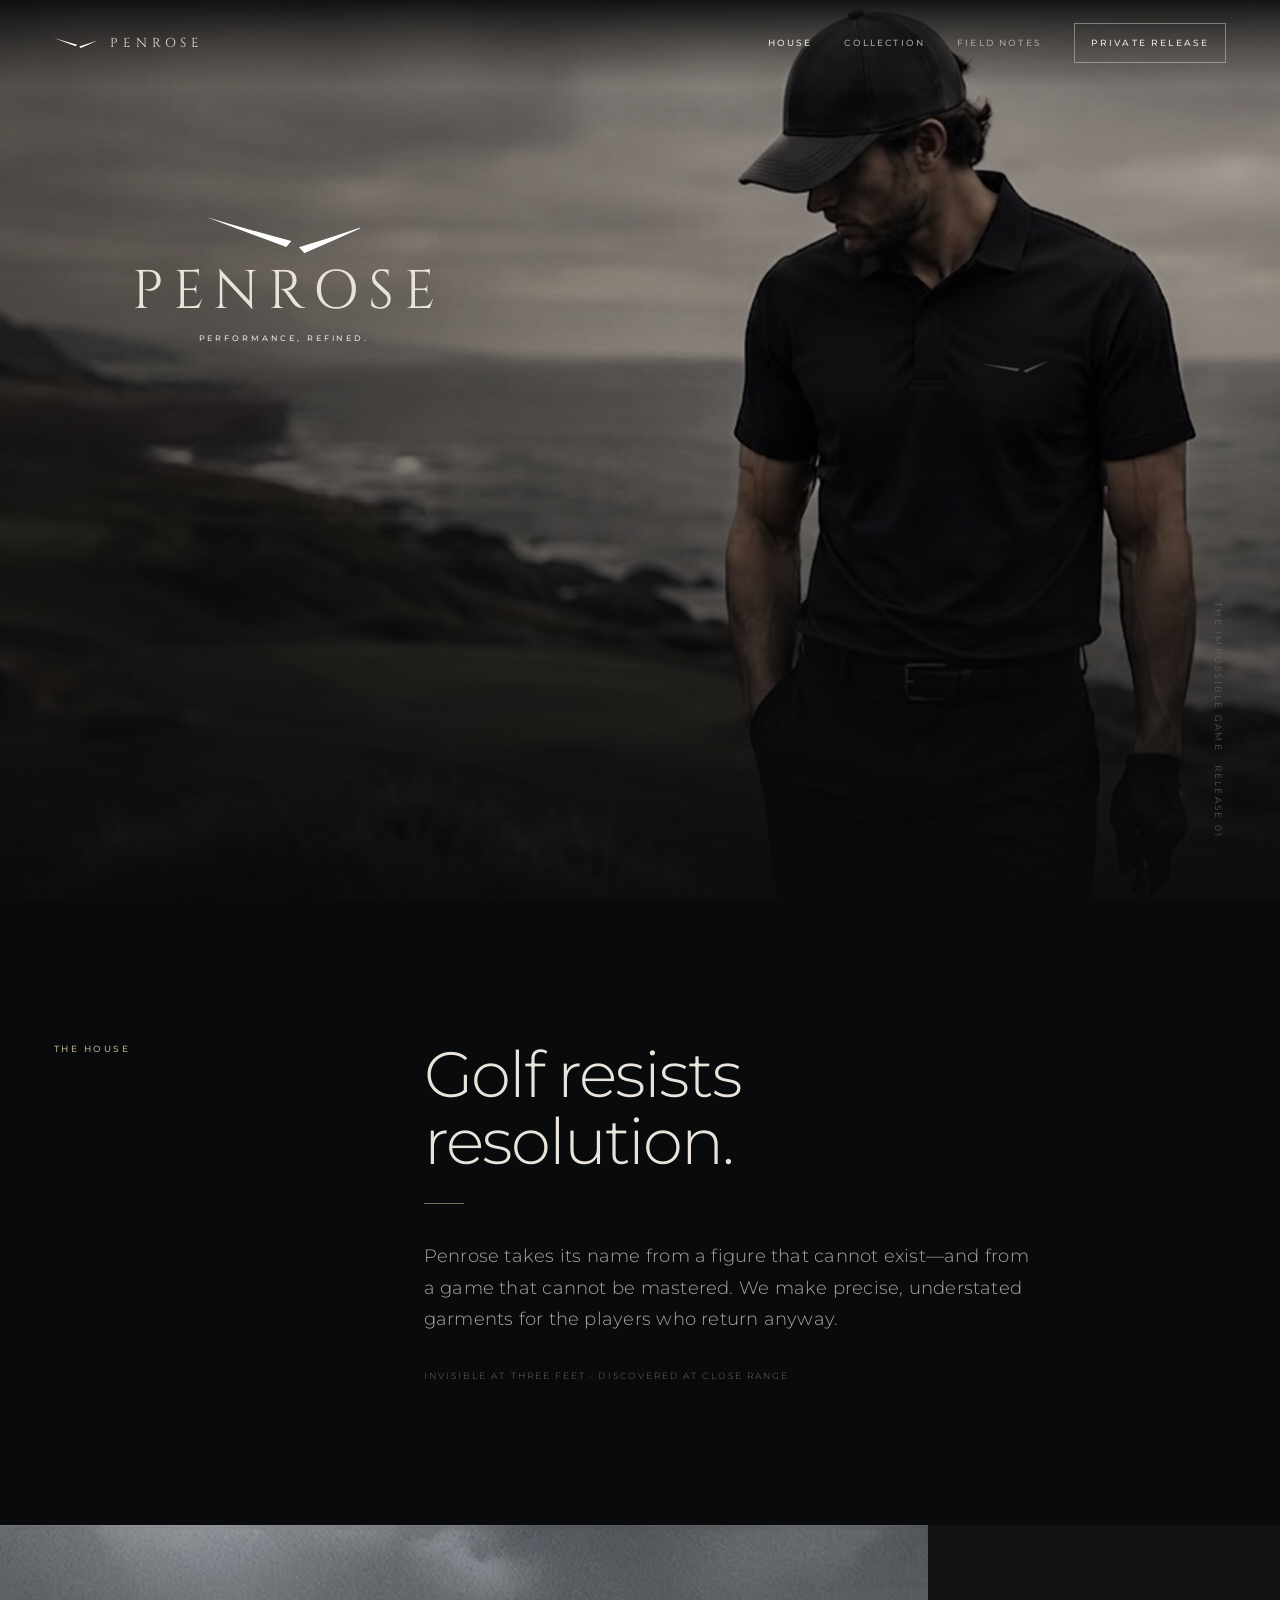
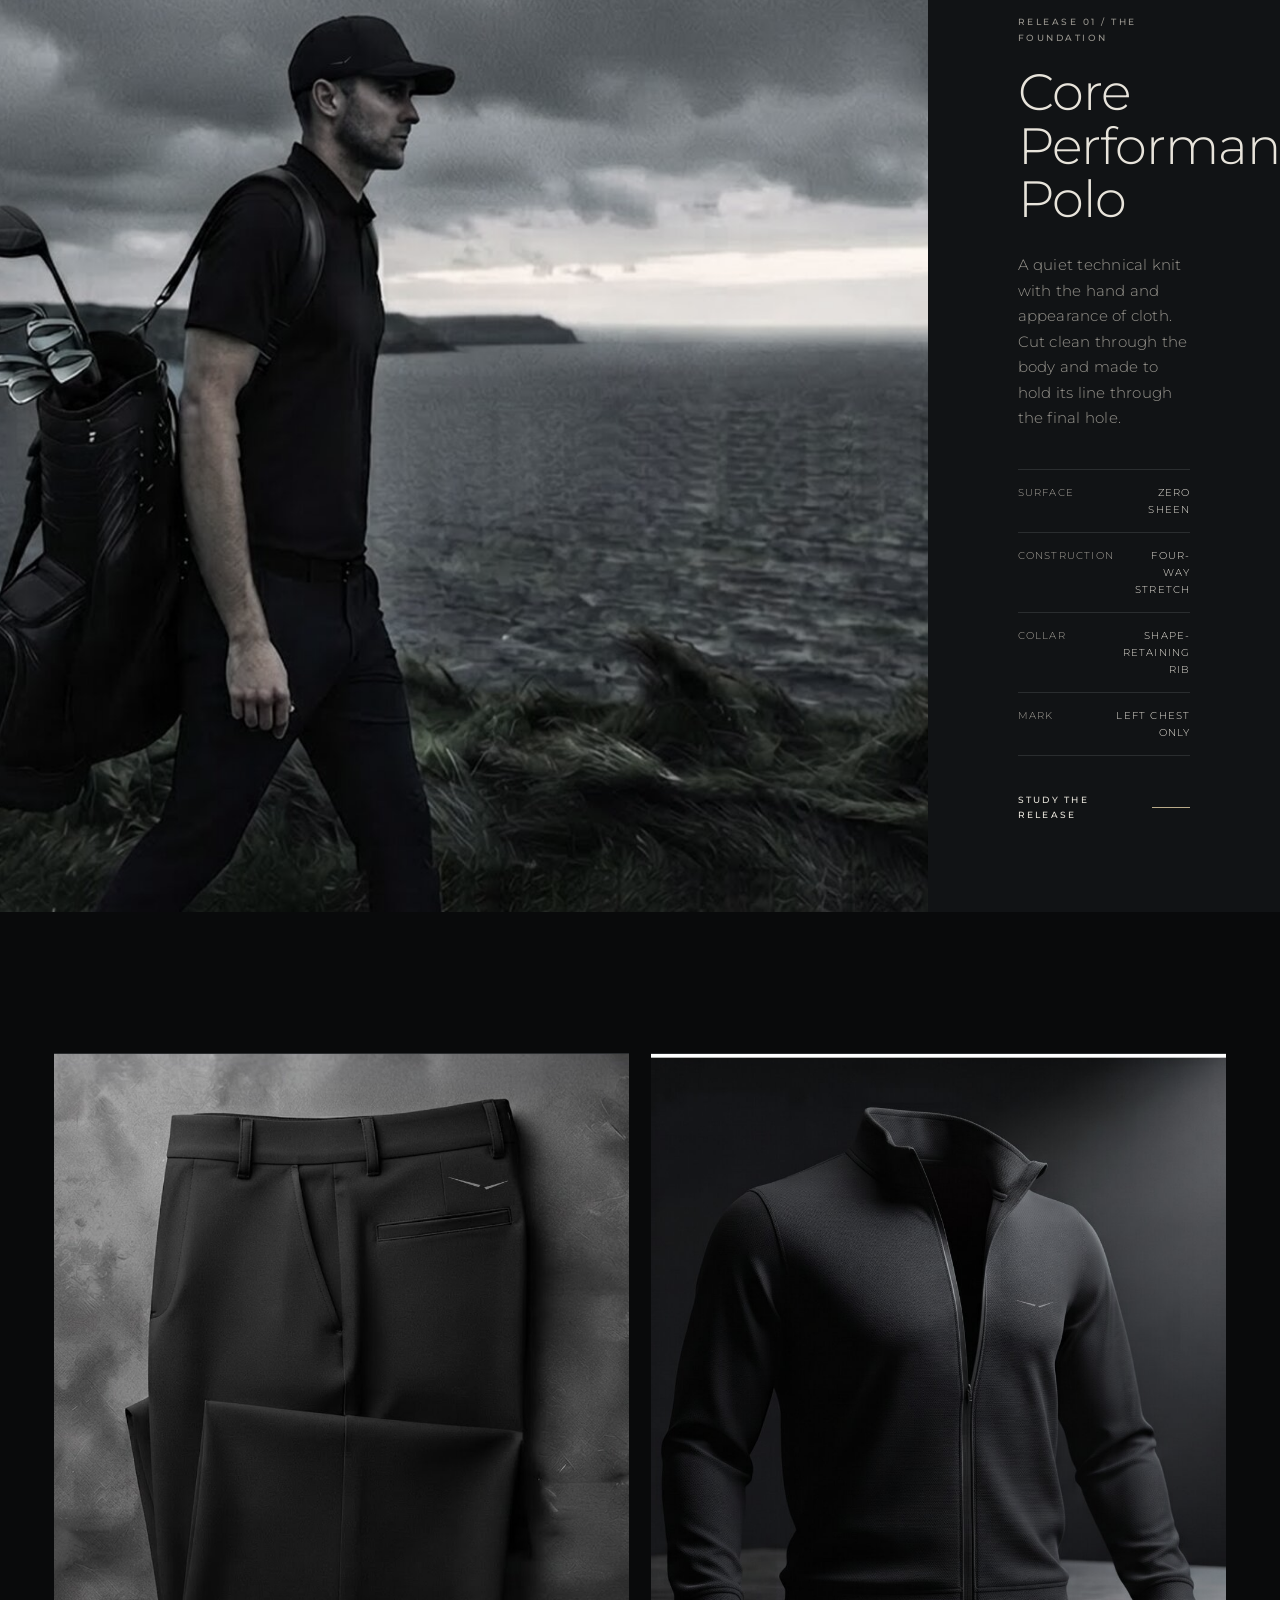
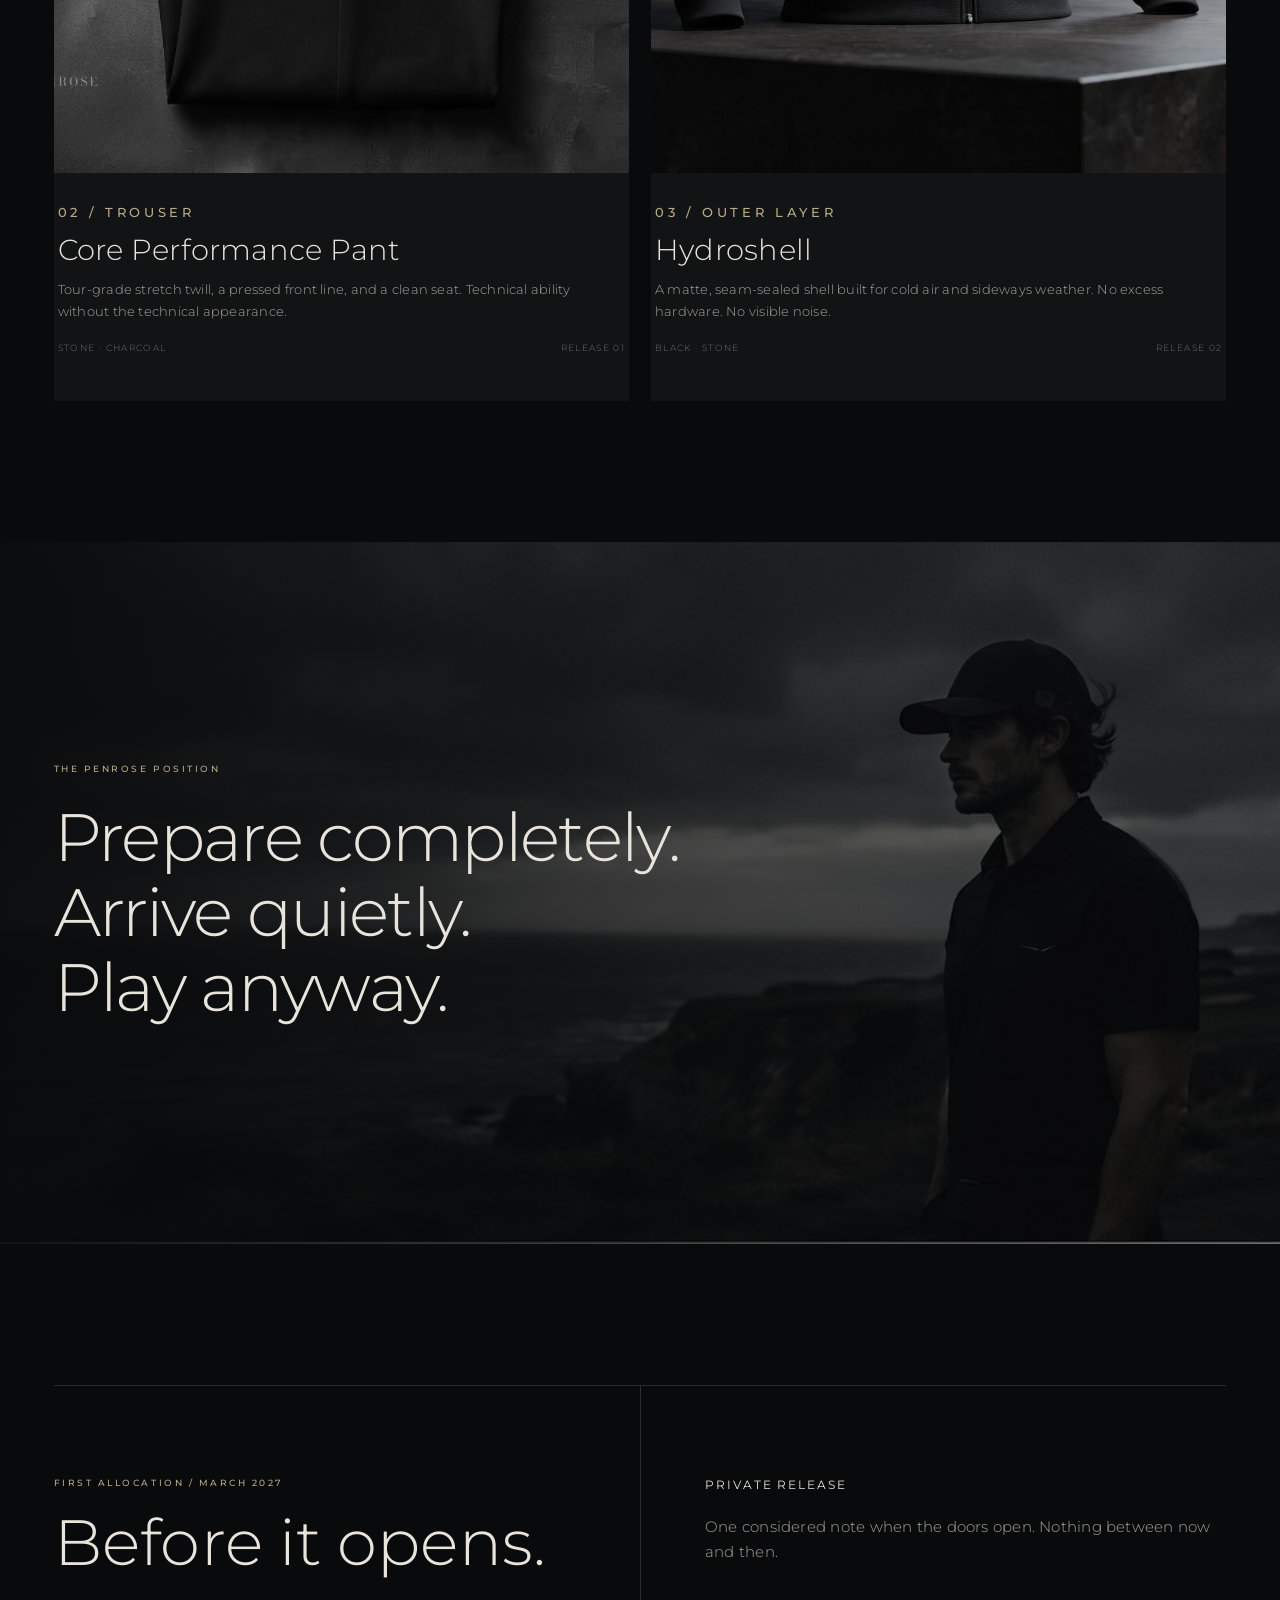
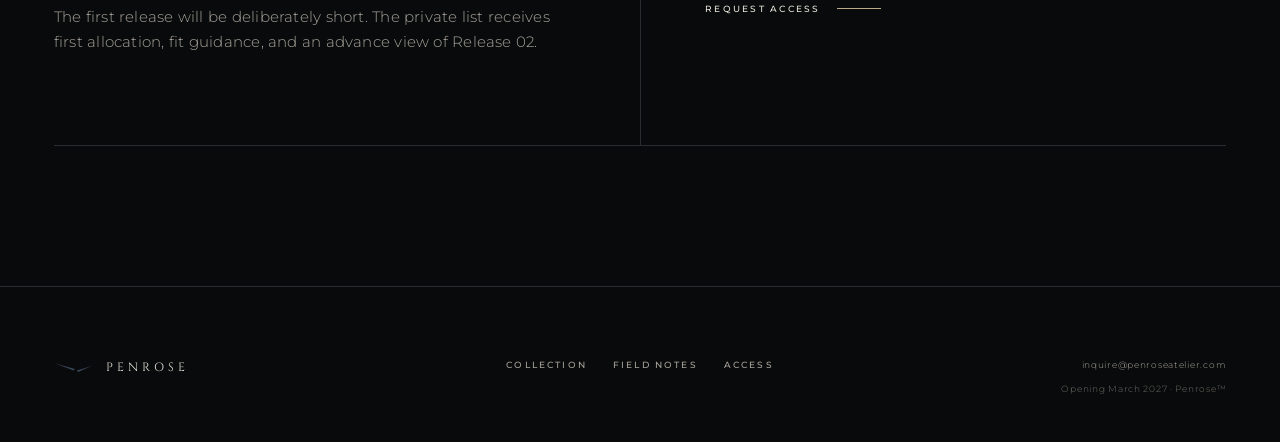
==== penrose-atelier-final/index.html @ 257031aa "Add files via upload" ====
<!doctype html><html lang="en"><head>
<meta charset="utf-8"><meta name="viewport" content="width=device-width,initial-scale=1">
<title>PENROSE — Performance, Without Display</title>
<meta name="description" content="Penrose makes considered golf apparel for the course and everything after. First release, March 2027.">
<link rel="stylesheet" href="assets/css/style.css"></head><body>
<header>
  <a class="nav-mark" href="index.html"><img src="assets/img/penrose-wing-white.svg" alt=""><span class="nav-word">PENROSE</span></a>
  <button class="menu-toggle" aria-expanded="false" aria-controls="site-nav">Menu</button>
  <nav id="site-nav"><a class="active" href="index.html">House</a><a href="collection.html">Collection</a><a href="course.html">Field Notes</a><a class="nav-access" href="access.html">Private release</a></nav>
</header>
<main>
  <section class="hero">
    <img src="assets/img/worn-polo.jpg" alt="Penrose golfer standing on a coastal links">
    <div class="hero-copy hero-brand">
      <img class="hero-wing" src="assets/img/penrose-wing-white.svg" alt="">
      <h1 class="display">PENROSE</h1>
      <p class="hero-positioning">Performance, refined.</p>
    </div>
    <p class="hero-index">The impossible game · Release 01</p>
  </section>

  <section class="section">
    <div class="intro" data-reveal>
      <div><p class="eyebrow">The House</p></div>
      <div><h2>Golf resists resolution.</h2><div class="rule"></div><div class="intro-copy"><p>Penrose takes its name from a figure that cannot exist—and from a game that cannot be mastered. We make precise, understated garments for the players who return anyway.</p><p class="micro">Invisible at three feet · Discovered at close range</p></div></div>
    </div>
  </section>

  <section class="feature" data-reveal>
    <div class="feature-media"><img src="assets/img/hero.jpg" alt="Golfer walking a cliffside links above the sea"></div>
    <div class="feature-copy"><p class="eyebrow">Release 01 / The foundation</p><h2>Core Performance Polo</h2><p>A quiet technical knit with the hand and appearance of cloth. Cut clean through the body and made to hold its line through the final hole.</p>
      <div class="spec-list"><div class="spec"><span>Surface</span><span>Zero sheen</span></div><div class="spec"><span>Construction</span><span>Four-way stretch</span></div><div class="spec"><span>Collar</span><span>Shape-retaining rib</span></div><div class="spec"><span>Mark</span><span>Left chest only</span></div></div>
      <a class="text-link" href="collection.html">Study the release</a>
    </div>
  </section>

  <section class="section">
    <div class="product-grid" data-reveal>
      <article class="product"><img src="assets/img/trouser.jpg" alt="Core Performance Pant in charcoal"><div class="product-body"><p class="eyebrow">02 / Trouser</p><h3>Core Performance Pant</h3><p>Tour-grade stretch twill, a pressed front line, and a clean seat. Technical ability without the technical appearance.</p><div class="product-meta"><span>Stone · Charcoal</span><span>Release 01</span></div></div></article>
      <article class="product"><img src="assets/img/jacket.jpg" alt="Penrose Hydroshell jacket"><div class="product-body"><p class="eyebrow">03 / Outer layer</p><h3>Hydroshell</h3><p>A matte, seam-sealed shell built for cold air and sideways weather. No excess hardware. No visible noise.</p><div class="product-meta"><span>Black · Stone</span><span>Release 02</span></div></div></article>
    </div>
  </section>

  <section class="manifesto"><img src="assets/img/editorial-model.jpg" alt="Penrose golfer overlooking the sea"><div class="manifesto-copy" data-reveal><p class="eyebrow">The Penrose position</p><blockquote>Prepare completely.<br>Arrive quietly.<br>Play anyway.</blockquote></div></section>

  <section class="section">
    <div class="access-panel" data-reveal><div class="access-copy"><p class="eyebrow">First allocation / March 2027</p><h2>Before it opens.</h2><p>The first release will be deliberately short. The private list receives first allocation, fit guidance, and an advance view of Release 02.</p></div><div class="access-form"><p class="kicker">Private release</p><p style="margin-top:18px">One considered note when the doors open. Nothing between now and then.</p><a class="text-link" href="access.html">Request access</a></div></div>
  </section>
</main>
<footer><a class="footer-brand" href="index.html"><img src="assets/img/penrose-wing-slate.svg" alt="">PENROSE</a><nav><a href="collection.html">Collection</a><a href="course.html">Field Notes</a><a href="access.html">Access</a></nav><div class="footer-meta"><a href="mailto:inquire@penroseatelier.com">inquire@penroseatelier.com</a><p>Opening March 2027 · Penrose™</p></div></footer>
<script src="assets/js/site.js"></script></body></html>
---- penrose-atelier-final/assets/css/style.css ----
@font-face{font-family:Cinzel;src:url('../fonts/cinzel-latin-400-normal.woff2') format('woff2');font-weight:400;font-display:swap}
@font-face{font-family:Montserrat;src:url('../fonts/montserrat-latin-300-normal.woff2') format('woff2');font-weight:300;font-display:swap}
@font-face{font-family:Montserrat;src:url('../fonts/montserrat-latin-400-normal.woff2') format('woff2');font-weight:400;font-display:swap}
@font-face{font-family:Montserrat;src:url('../fonts/montserrat-latin-500-normal.woff2') format('woff2');font-weight:500;font-display:swap}

:root{
  --black:#090a0b;--panel:#111315;--panel-2:#17191b;--line:#2a2d2f;
  --paper:#e8e4db;--stone:#a8a49c;--quiet:#706e68;--metal:#b9aa89;
  --gutter:clamp(20px,4.2vw,68px);--ease:cubic-bezier(.22,1,.36,1)
}
*{box-sizing:border-box;margin:0;padding:0}
html{scroll-behavior:smooth;background:var(--black)}
body{background:var(--black);color:var(--stone);font:300 15px/1.7 Montserrat,sans-serif;letter-spacing:.015em;-webkit-font-smoothing:antialiased}
body.menu-open{overflow:hidden}
img{display:block;width:100%}
a{color:inherit;text-decoration:none}
button,input,select{font:inherit}
h1,h2,h3{color:var(--paper);font-weight:300;line-height:1.05}
.display{font-family:Cinzel,serif}
.eyebrow{color:var(--metal);font-size:9px;font-weight:500;letter-spacing:.28em;text-transform:uppercase}
.kicker{color:var(--paper);font-size:12px;font-weight:400;letter-spacing:.16em;text-transform:uppercase}
.rule{height:1px;width:40px;background:var(--metal);margin:28px 0;opacity:.65}

header{position:fixed;z-index:50;top:0;left:0;right:0;height:86px;padding:0 var(--gutter);display:flex;align-items:center;justify-content:space-between;background:linear-gradient(180deg,rgba(9,10,11,.92),rgba(9,10,11,0));transition:background .4s}
.nav-mark{display:flex;align-items:center;gap:14px;position:relative;z-index:52}
.nav-mark img{width:42px}
.nav-word{color:var(--paper);font-family:Cinzel,serif;font-size:13px;letter-spacing:.38em}
header nav{display:flex;align-items:center;gap:32px}
header nav a,footer nav a{font-size:9px;font-weight:500;letter-spacing:.24em;text-transform:uppercase;color:var(--stone)}
header nav a:hover,header nav a.active{color:var(--paper)}
.nav-access{border:1px solid rgba(232,228,219,.42);padding:11px 16px;color:var(--paper)!important}
.menu-toggle{display:none;background:none;border:0;color:var(--paper);font-size:9px;font-weight:500;letter-spacing:.22em;text-transform:uppercase;position:relative;z-index:52}

.hero{position:relative;height:100svh;min-height:640px;overflow:hidden;background:var(--panel)}
.hero>img{height:100%;object-fit:cover;filter:saturate(.62) brightness(.7);animation:hero-in 1.6s var(--ease) both}
.hero:before{content:"";position:absolute;z-index:1;inset:0;background:linear-gradient(90deg,rgba(9,10,11,.25),transparent 55%),linear-gradient(0deg,rgba(9,10,11,.92),transparent 52%)}
.hero-copy{position:absolute;z-index:2;left:var(--gutter);bottom:clamp(54px,9vh,100px);width:min(820px,82vw)}
.hero-copy h1{font-size:clamp(46px,7.2vw,108px);letter-spacing:-.025em;margin:17px 0 22px;max-width:10ch}
.hero-copy>p:last-child{max-width:500px;color:#c5c2ba;font-size:13px;letter-spacing:.06em}
.hero-brand{bottom:auto;top:27%;transform:translateY(-20%);width:min(460px,38vw);text-align:center}
.hero-brand .hero-wing{width:clamp(112px,12vw,174px);height:auto;object-fit:contain;margin:0 auto 13px;filter:none;animation:none}
.hero-brand h1{font-size:clamp(42px,4.25vw,64px);line-height:.95;letter-spacing:.18em;max-width:none;margin:0;color:var(--paper);padding-left:.18em;text-shadow:0 3px 24px rgba(0,0,0,.35)}
.hero-brand .hero-positioning{max-width:none!important;margin-top:15px;color:var(--paper)!important;font-size:8px!important;font-weight:500;letter-spacing:.36em!important;text-transform:uppercase}
.hero-index{position:absolute;z-index:2;right:var(--gutter);bottom:62px;color:var(--quiet);font-size:9px;letter-spacing:.25em;writing-mode:vertical-rl;text-transform:uppercase}
.page-hero{height:72svh;min-height:540px}
.page-hero .hero-copy h1{font-size:clamp(44px,6.2vw,88px)}

main{overflow:hidden}
.section{padding:clamp(84px,11vw,160px) var(--gutter)}
.intro{display:grid;grid-template-columns:minmax(150px,.5fr) minmax(0,1.5fr);gap:8vw;max-width:1200px;margin:auto}
.intro h2{font-size:clamp(34px,5vw,68px);letter-spacing:-.03em;max-width:12ch}
.intro-copy{max-width:620px;padding-top:8px}
.intro-copy p{font-size:clamp(15px,1.4vw,19px);line-height:1.75;color:#aaa79f}
.intro-copy .micro{font-size:9px;letter-spacing:.23em;text-transform:uppercase;color:var(--quiet);margin-top:34px}

.feature{display:grid;grid-template-columns:minmax(0,1.45fr) minmax(300px,.55fr);min-height:78vh;background:var(--panel)}
.feature-media{overflow:hidden;position:relative}
.feature-media img{height:100%;object-fit:cover;filter:saturate(.7);transition:transform 1.5s var(--ease)}
.feature:hover .feature-media img{transform:scale(1.025)}
.feature-copy{padding:clamp(48px,7vw,108px);display:flex;flex-direction:column;justify-content:center}
.feature-copy h2{font-size:clamp(33px,4vw,58px);margin:20px 0 26px;letter-spacing:-.02em}
.feature-copy p{color:#99968f}
.spec-list{border-top:1px solid var(--line);margin-top:38px}
.spec{display:grid;grid-template-columns:1fr 1fr;gap:20px;padding:14px 0;border-bottom:1px solid var(--line);font-size:10px;letter-spacing:.12em;text-transform:uppercase}
.spec span:last-child{text-align:right;color:var(--paper)}
.text-link{display:inline-flex;align-items:center;gap:16px;margin-top:36px;color:var(--paper);font-size:9px;font-weight:500;letter-spacing:.25em;text-transform:uppercase}
.text-link:after{content:"";height:1px;width:44px;background:var(--metal);transition:width .4s var(--ease)}
.text-link:hover:after{width:72px}

.manifesto{position:relative;min-height:78vh;display:flex;align-items:center;padding:var(--gutter);overflow:hidden}
.manifesto img{position:absolute;inset:0;height:100%;object-fit:cover;filter:saturate(.65) brightness(.5)}
.manifesto:after{content:"";position:absolute;inset:0;background:linear-gradient(90deg,rgba(9,10,11,.9),rgba(9,10,11,.1))}
.manifesto-copy{position:relative;z-index:1;max-width:760px}
.manifesto blockquote{font-size:clamp(33px,5.2vw,72px);line-height:1.13;color:var(--paper);letter-spacing:-.025em;margin-top:24px}

.product-grid{display:grid;grid-template-columns:repeat(12,1fr);gap:22px;max-width:1400px;margin:auto}
.product{grid-column:span 6;background:var(--panel);border-top:1px solid var(--line)}
.product:nth-child(3){grid-column:2/span 5}.product:nth-child(4){grid-column:7/span 5}
.product img{aspect-ratio:4/5;object-fit:cover;filter:saturate(.72)}
.product-body{padding:28px 4px 46px}
.product-body h3{font-size:clamp(22px,2.3vw,34px);margin:12px 0}
.product-body p{font-size:13px;max-width:570px}
.product-meta{display:flex;justify-content:space-between;gap:20px;margin-top:18px;color:var(--quiet);font-size:9px;letter-spacing:.15em;text-transform:uppercase}

.editorial-grid{display:grid;grid-template-columns:1.25fr .75fr;gap:22px;max-width:1320px;margin:auto}
.editorial-grid figure:nth-child(2){margin-top:15vw}
.editorial-grid img{height:min(70vw,820px);object-fit:cover;filter:saturate(.66)}
figcaption{font-size:9px;letter-spacing:.2em;text-transform:uppercase;color:var(--quiet);padding-top:15px}

.access-panel{display:grid;grid-template-columns:1fr 1fr;max-width:1240px;margin:auto;border-top:1px solid var(--line);border-bottom:1px solid var(--line)}
.access-copy{padding:clamp(40px,7vw,90px) clamp(0px,5vw,72px) clamp(40px,7vw,90px) 0}
.access-copy h2{font-size:clamp(36px,5vw,64px);margin:18px 0 28px}
.access-form{padding:clamp(40px,7vw,90px) 0 clamp(40px,7vw,90px) clamp(0px,5vw,72px);border-left:1px solid var(--line)}
label{display:block;margin:20px 0 8px;color:var(--quiet);font-size:8px;font-weight:500;letter-spacing:.22em;text-transform:uppercase}
input,select{width:100%;padding:14px 0;border:0;border-bottom:1px solid var(--line);border-radius:0;background:transparent;color:var(--paper);outline:none}
input:focus,select:focus{border-color:var(--metal)}
.btn{margin-top:34px;padding:16px 24px;border:1px solid var(--paper);background:var(--paper);color:var(--black);font-size:9px;font-weight:500;letter-spacing:.25em;text-transform:uppercase;cursor:pointer;transition:.35s}
.btn:hover{background:transparent;color:var(--paper)}
.privacy{font-size:9px;color:var(--quiet);margin-top:15px}

footer{padding:70px var(--gutter) 46px;border-top:1px solid var(--line);display:grid;grid-template-columns:1fr auto 1fr;gap:30px;align-items:start}
.footer-brand{display:flex;align-items:center;gap:14px;color:var(--paper);font-family:Cinzel,serif;font-size:12px;letter-spacing:.35em}
.footer-brand img{width:38px}
footer nav{display:flex;gap:26px}
.footer-meta{text-align:right;font-size:9px;letter-spacing:.08em;color:var(--quiet)}
.footer-meta a{color:var(--stone);display:block;margin-bottom:8px}

[data-reveal]{opacity:0;transform:translateY(28px);transition:opacity .9s var(--ease),transform .9s var(--ease)}
[data-reveal].revealed{opacity:1;transform:none}
@keyframes hero-in{from{transform:scale(1.04);opacity:.55}to{transform:scale(1);opacity:1}}
@media (prefers-reduced-motion:reduce){*{scroll-behavior:auto!important;animation:none!important;transition:none!important}[data-reveal]{opacity:1;transform:none}}

@media(max-width:800px){
  header{height:72px}.nav-word{font-size:12px}.nav-mark img{width:36px}
  .menu-toggle{display:block}
  header nav{position:fixed;inset:0;background:rgba(9,10,11,.98);display:flex;flex-direction:column;justify-content:center;gap:30px;opacity:0;visibility:hidden;transform:translateY(-10px);transition:.4s var(--ease)}
  body.menu-open header nav{opacity:1;visibility:visible;transform:none}
  header nav a{font-family:Cinzel,serif;font-size:20px;letter-spacing:.1em;color:var(--paper)}
  .nav-access{border:0;padding:0;color:var(--metal)!important}
  .hero{min-height:650px}.hero-copy{bottom:62px;width:calc(100% - 40px)}
  .hero-copy h1{font-size:clamp(43px,14vw,64px);max-width:8ch}
  .hero-brand{top:27%;bottom:auto;width:64%;transform:translateY(-20%);text-align:center}
  .hero-brand .hero-wing{width:106px;margin:0 auto 11px}
  .hero-brand h1{font-size:35px;max-width:none;letter-spacing:.15em;padding-left:.15em}
  .hero-brand .hero-positioning{margin-top:12px;font-size:6.5px!important;letter-spacing:.28em!important;white-space:nowrap}
  .hero-index{display:none}.page-hero{height:72svh;min-height:560px}
  .intro{grid-template-columns:1fr;gap:36px}.intro h2{font-size:42px}
  .feature{grid-template-columns:1fr}.feature-media{height:66svh}.feature-copy{padding:56px 20px}
  .product-grid{display:block}.product,.product:nth-child(3),.product:nth-child(4){margin-bottom:60px}.product-body{padding-left:0;padding-right:0}
  .editorial-grid{grid-template-columns:1fr}.editorial-grid figure:nth-child(2){margin-top:34px}.editorial-grid img{height:125vw}
  .manifesto{min-height:72vh}.manifesto blockquote{font-size:40px}
  .access-panel{grid-template-columns:1fr}.access-copy{padding:50px 0}.access-form{border-left:0;border-top:1px solid var(--line);padding:50px 0}
  footer{grid-template-columns:1fr;gap:30px}footer nav{flex-wrap:wrap}.footer-meta{text-align:left}
}
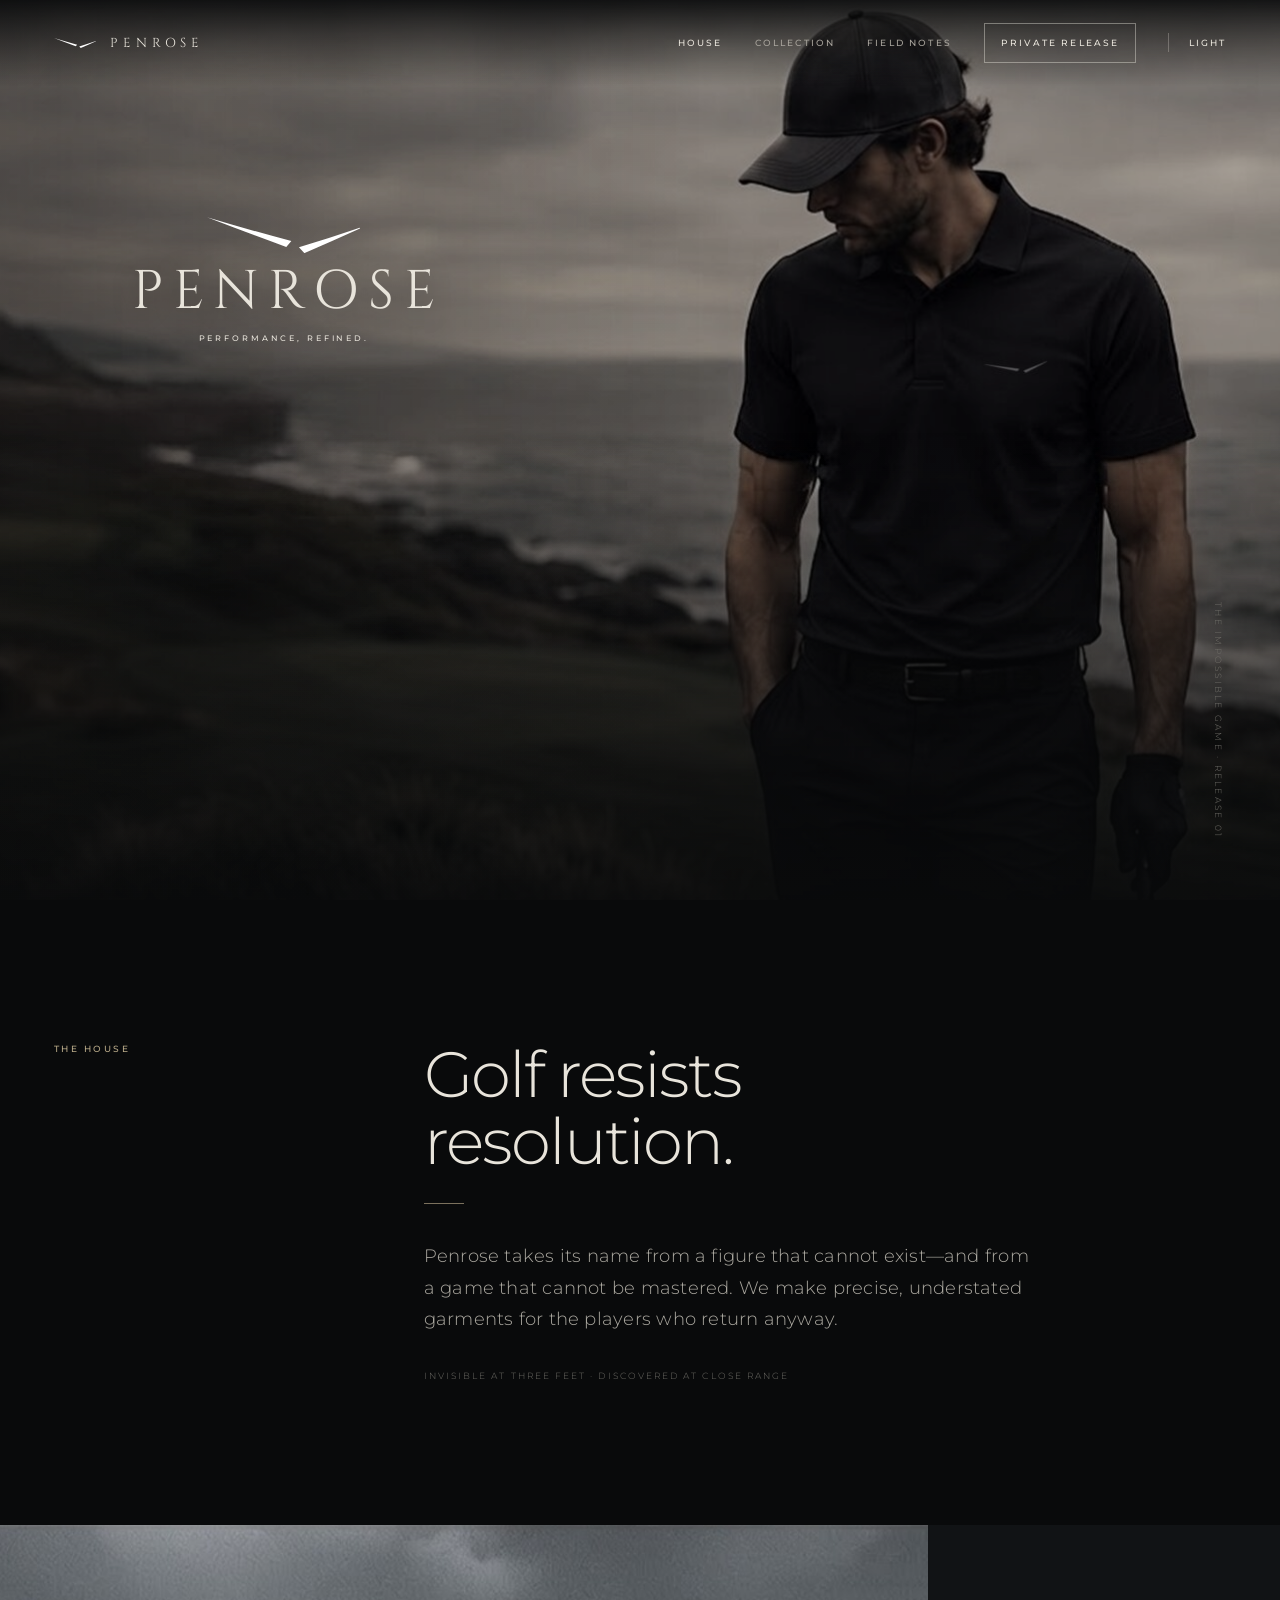
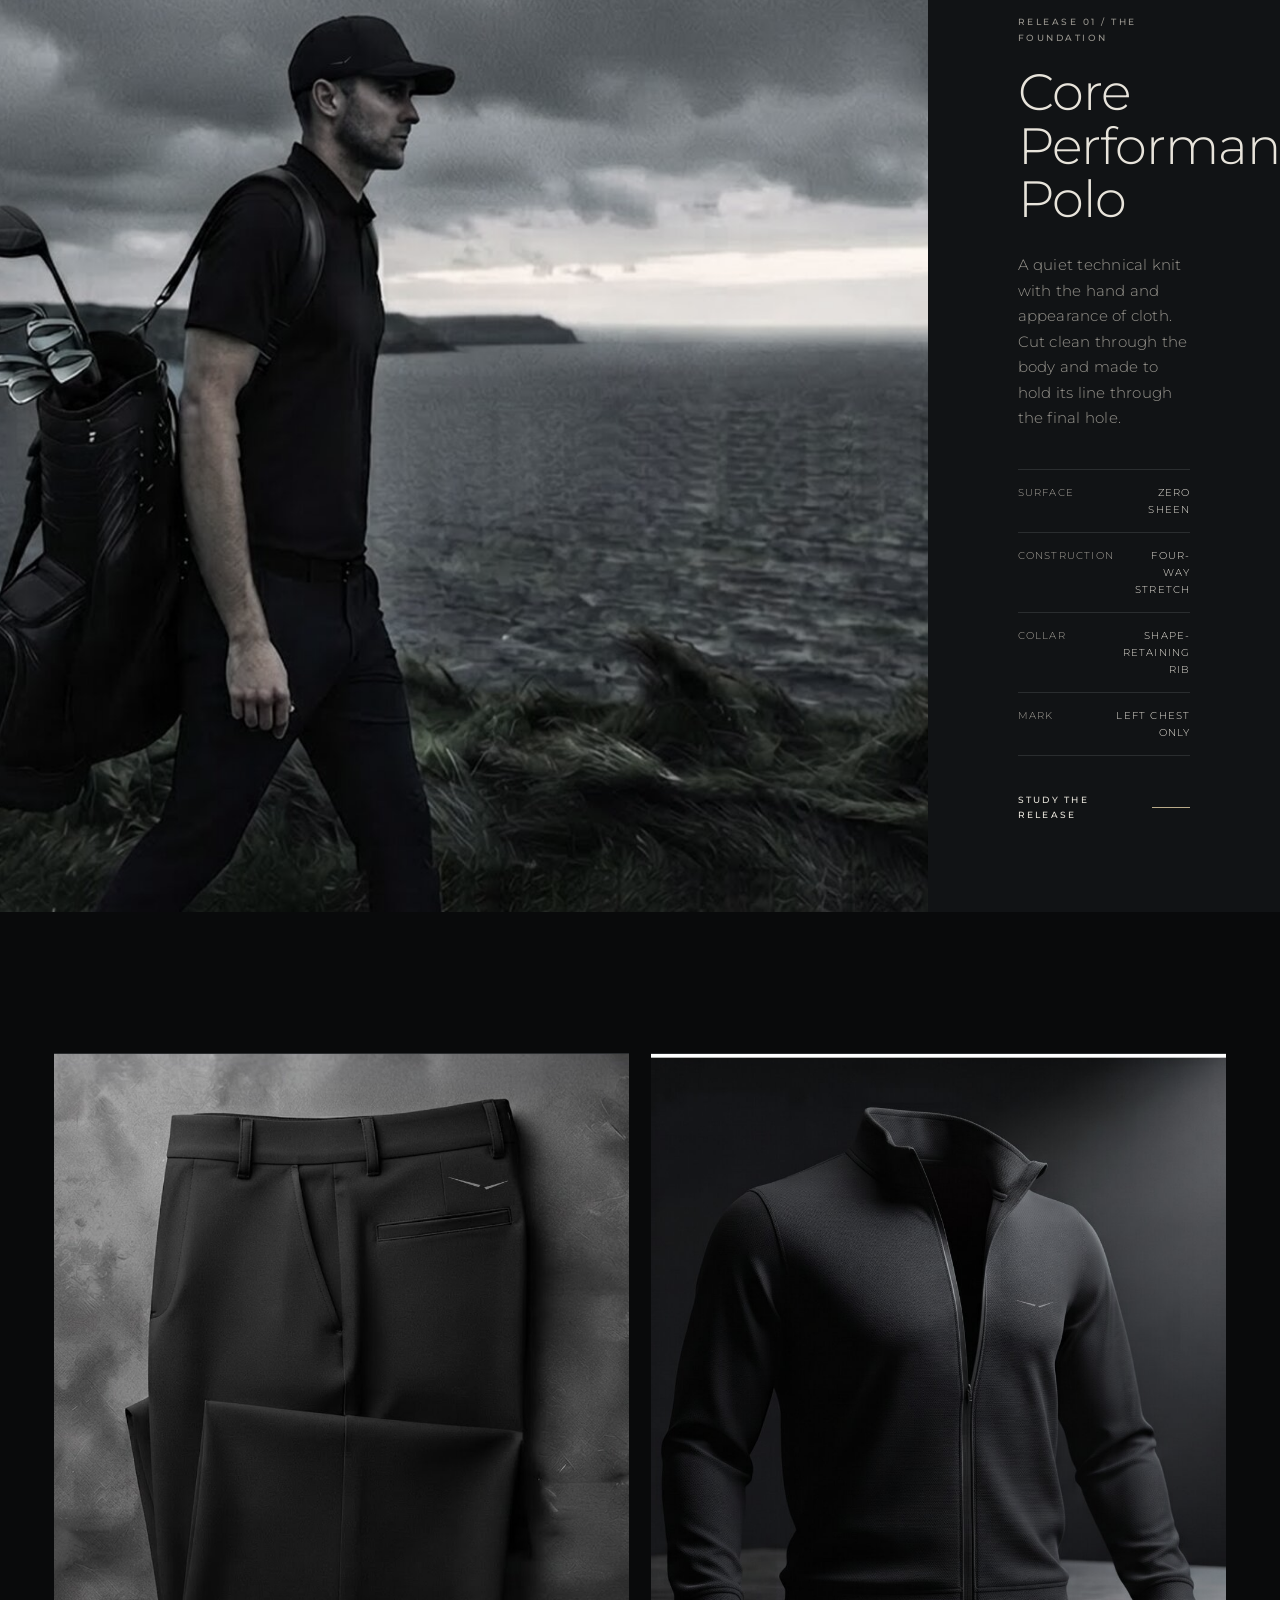
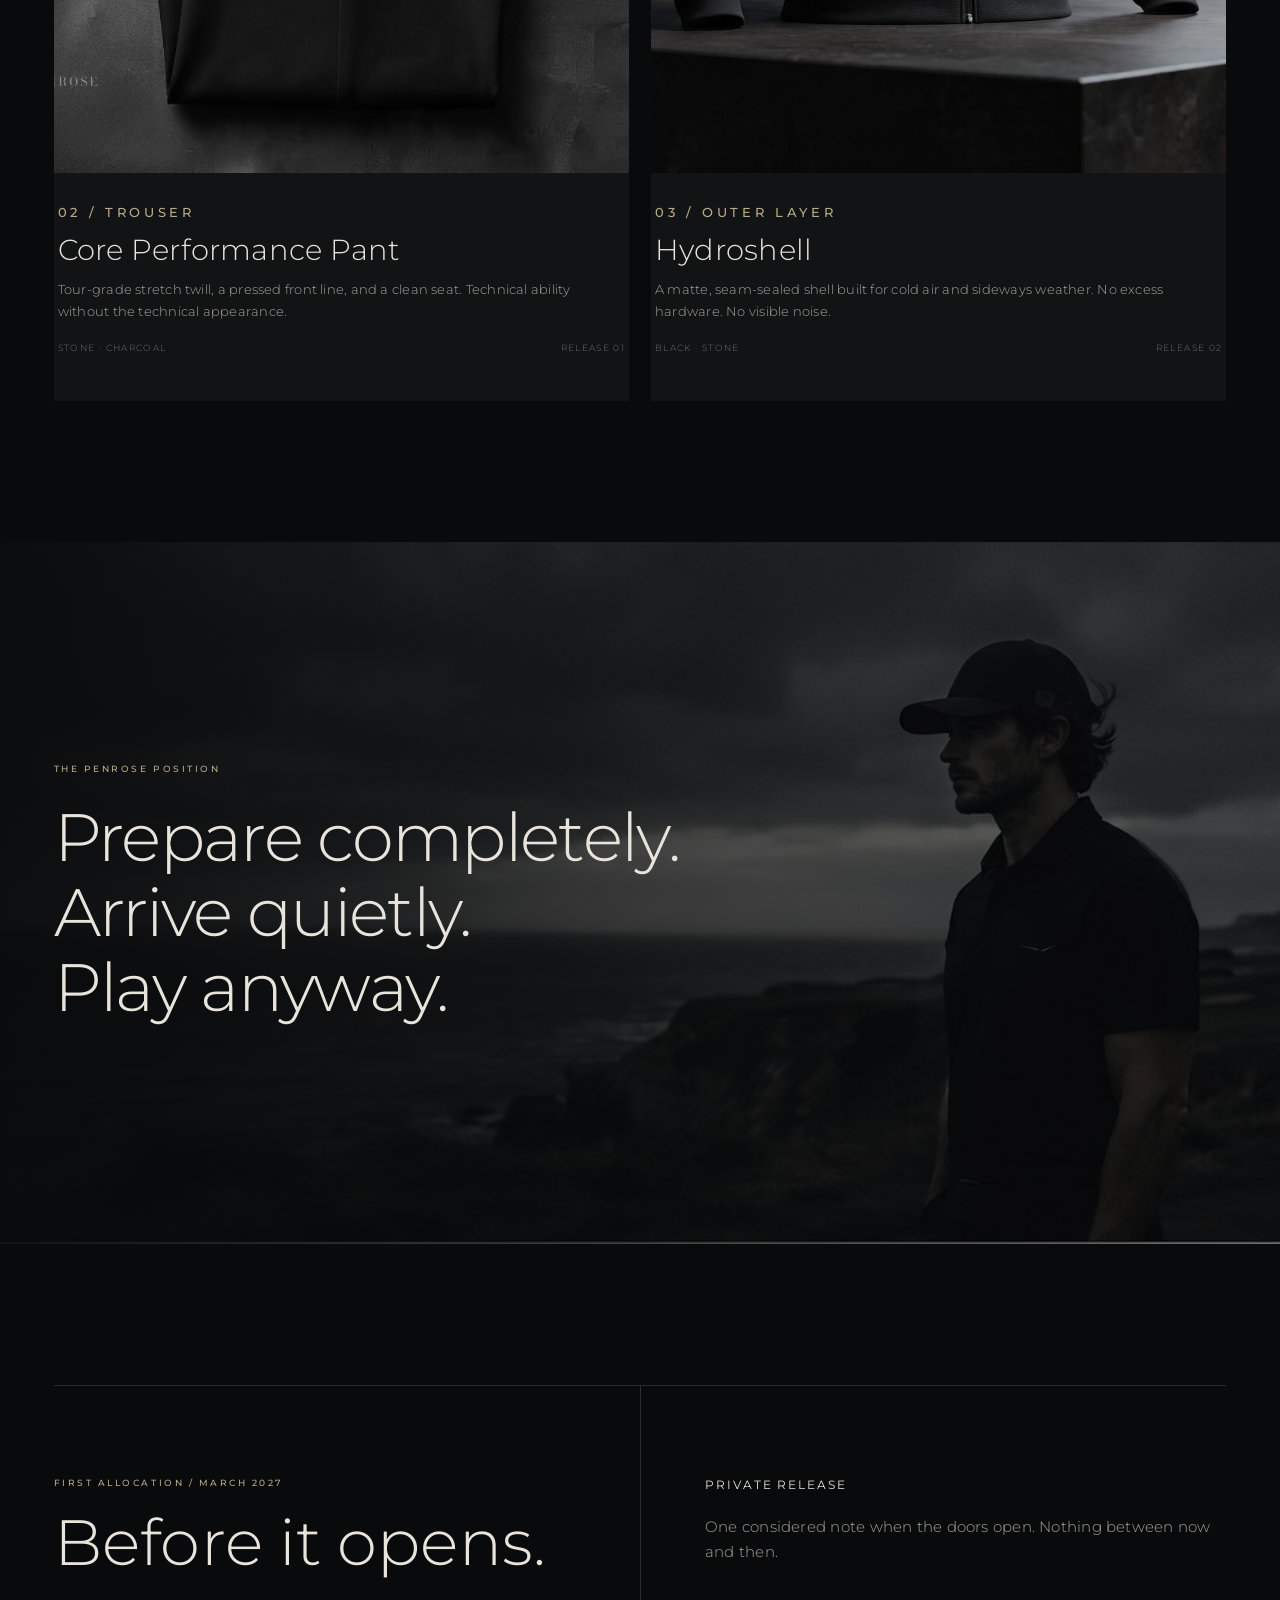
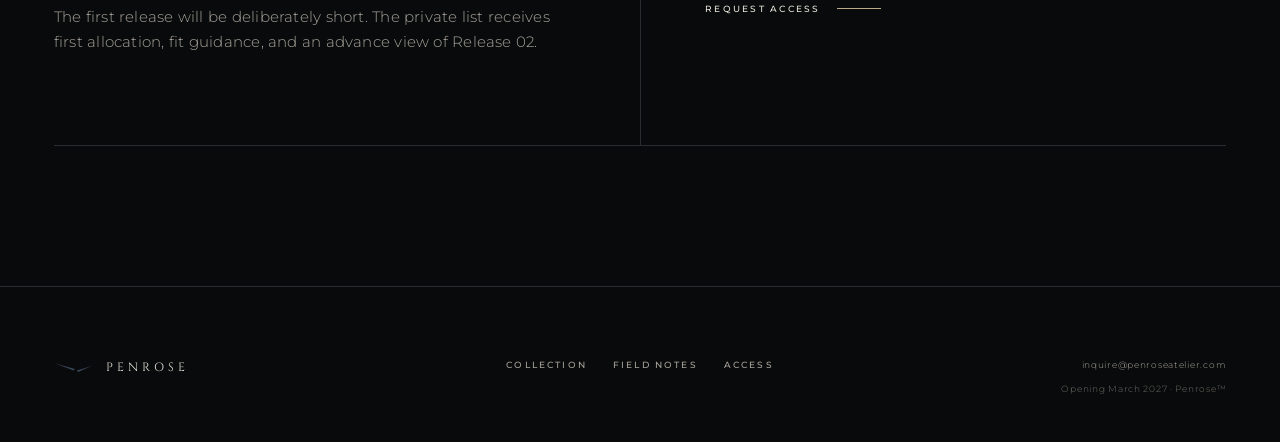
==== commit 4397a7f7: "Add theme toggle button to navigation" ====
--- a/penrose-atelier-final/index.html
+++ b/penrose-atelier-final/index.html
@@ -1,4 +1,4 @@
-<!doctype html><html lang="en"><head>
+<!doctype html><html lang="en"><head><script>document.documentElement.classList.add("js")</script>
 <meta charset="utf-8"><meta name="viewport" content="width=device-width,initial-scale=1">
 <title>PENROSE — Performance, Without Display</title>
 <meta name="description" content="Penrose makes considered golf apparel for the course and everything after. First release, March 2027.">
@@ -6,7 +6,7 @@
 <header>
   <a class="nav-mark" href="index.html"><img src="assets/img/penrose-wing-white.svg" alt=""><span class="nav-word">PENROSE</span></a>
   <button class="menu-toggle" aria-expanded="false" aria-controls="site-nav">Menu</button>
-  <nav id="site-nav"><a class="active" href="index.html">House</a><a href="collection.html">Collection</a><a href="course.html">Field Notes</a><a class="nav-access" href="access.html">Private release</a></nav>
+  <nav id="site-nav"><a class="active" href="index.html">House</a><a href="collection.html">Collection</a><a href="course.html">Field Notes</a><a class="nav-access" href="access.html">Private release</a><button class="theme-toggle" type="button" aria-label="Switch to light mode">Light</button></nav>
 </header>
 <main>
   <section class="hero">
--- a/penrose-atelier-final/assets/css/style.css
+++ b/penrose-atelier-final/assets/css/style.css
@@ -2,7 +2,6 @@
 @font-face{font-family:Montserrat;src:url('../fonts/montserrat-latin-300-normal.woff2') format('woff2');font-weight:300;font-display:swap}
 @font-face{font-family:Montserrat;src:url('../fonts/montserrat-latin-400-normal.woff2') format('woff2');font-weight:400;font-display:swap}
 @font-face{font-family:Montserrat;src:url('../fonts/montserrat-latin-500-normal.woff2') format('woff2');font-weight:500;font-display:swap}
-
 :root{
   --black:#090a0b;--panel:#111315;--panel-2:#17191b;--line:#2a2d2f;
   --paper:#e8e4db;--stone:#a8a49c;--quiet:#706e68;--metal:#b9aa89;
@@ -20,7 +19,6 @@
 .eyebrow{color:var(--metal);font-size:9px;font-weight:500;letter-spacing:.28em;text-transform:uppercase}
 .kicker{color:var(--paper);font-size:12px;font-weight:400;letter-spacing:.16em;text-transform:uppercase}
 .rule{height:1px;width:40px;background:var(--metal);margin:28px 0;opacity:.65}
-
 header{position:fixed;z-index:50;top:0;left:0;right:0;height:86px;padding:0 var(--gutter);display:flex;align-items:center;justify-content:space-between;background:linear-gradient(180deg,rgba(9,10,11,.92),rgba(9,10,11,0));transition:background .4s}
 .nav-mark{display:flex;align-items:center;gap:14px;position:relative;z-index:52}
 .nav-mark img{width:42px}
@@ -29,8 +27,8 @@
 header nav a,footer nav a{font-size:9px;font-weight:500;letter-spacing:.24em;text-transform:uppercase;color:var(--stone)}
 header nav a:hover,header nav a.active{color:var(--paper)}
 .nav-access{border:1px solid rgba(232,228,219,.42);padding:11px 16px;color:var(--paper)!important}
+.theme-toggle{border:0;border-left:1px solid rgba(232,228,219,.28);padding:4px 0 4px 20px;background:transparent;color:var(--paper);font:500 9px Montserrat,sans-serif;letter-spacing:.22em;text-transform:uppercase;cursor:pointer}
 .menu-toggle{display:none;background:none;border:0;color:var(--paper);font-size:9px;font-weight:500;letter-spacing:.22em;text-transform:uppercase;position:relative;z-index:52}
-
 .hero{position:relative;height:100svh;min-height:640px;overflow:hidden;background:var(--panel)}
 .hero>img{height:100%;object-fit:cover;filter:saturate(.62) brightness(.7);animation:hero-in 1.6s var(--ease) both}
 .hero:before{content:"";position:absolute;z-index:1;inset:0;background:linear-gradient(90deg,rgba(9,10,11,.25),transparent 55%),linear-gradient(0deg,rgba(9,10,11,.92),transparent 52%)}
@@ -44,7 +42,6 @@
 .hero-index{position:absolute;z-index:2;right:var(--gutter);bottom:62px;color:var(--quiet);font-size:9px;letter-spacing:.25em;writing-mode:vertical-rl;text-transform:uppercase}
 .page-hero{height:72svh;min-height:540px}
 .page-hero .hero-copy h1{font-size:clamp(44px,6.2vw,88px)}
-
 main{overflow:hidden}
 .section{padding:clamp(84px,11vw,160px) var(--gutter)}
 .intro{display:grid;grid-template-columns:minmax(150px,.5fr) minmax(0,1.5fr);gap:8vw;max-width:1200px;margin:auto}
@@ -52,7 +49,6 @@
 .intro-copy{max-width:620px;padding-top:8px}
 .intro-copy p{font-size:clamp(15px,1.4vw,19px);line-height:1.75;color:#aaa79f}
 .intro-copy .micro{font-size:9px;letter-spacing:.23em;text-transform:uppercase;color:var(--quiet);margin-top:34px}
-
 .feature{display:grid;grid-template-columns:minmax(0,1.45fr) minmax(300px,.55fr);min-height:78vh;background:var(--panel)}
 .feature-media{overflow:hidden;position:relative}
 .feature-media img{height:100%;object-fit:cover;filter:saturate(.7);transition:transform 1.5s var(--ease)}
@@ -66,13 +62,11 @@
 .text-link{display:inline-flex;align-items:center;gap:16px;margin-top:36px;color:var(--paper);font-size:9px;font-weight:500;letter-spacing:.25em;text-transform:uppercase}
 .text-link:after{content:"";height:1px;width:44px;background:var(--metal);transition:width .4s var(--ease)}
 .text-link:hover:after{width:72px}
-
 .manifesto{position:relative;min-height:78vh;display:flex;align-items:center;padding:var(--gutter);overflow:hidden}
 .manifesto img{position:absolute;inset:0;height:100%;object-fit:cover;filter:saturate(.65) brightness(.5)}
 .manifesto:after{content:"";position:absolute;inset:0;background:linear-gradient(90deg,rgba(9,10,11,.9),rgba(9,10,11,.1))}
 .manifesto-copy{position:relative;z-index:1;max-width:760px}
 .manifesto blockquote{font-size:clamp(33px,5.2vw,72px);line-height:1.13;color:var(--paper);letter-spacing:-.025em;margin-top:24px}
-
 .product-grid{display:grid;grid-template-columns:repeat(12,1fr);gap:22px;max-width:1400px;margin:auto}
 .product{grid-column:span 6;background:var(--panel);border-top:1px solid var(--line)}
 .product:nth-child(3){grid-column:2/span 5}.product:nth-child(4){grid-column:7/span 5}
@@ -81,12 +75,10 @@
 .product-body h3{font-size:clamp(22px,2.3vw,34px);margin:12px 0}
 .product-body p{font-size:13px;max-width:570px}
 .product-meta{display:flex;justify-content:space-between;gap:20px;margin-top:18px;color:var(--quiet);font-size:9px;letter-spacing:.15em;text-transform:uppercase}
-
 .editorial-grid{display:grid;grid-template-columns:1.25fr .75fr;gap:22px;max-width:1320px;margin:auto}
 .editorial-grid figure:nth-child(2){margin-top:15vw}
 .editorial-grid img{height:min(70vw,820px);object-fit:cover;filter:saturate(.66)}
 figcaption{font-size:9px;letter-spacing:.2em;text-transform:uppercase;color:var(--quiet);padding-top:15px}
-
 .access-panel{display:grid;grid-template-columns:1fr 1fr;max-width:1240px;margin:auto;border-top:1px solid var(--line);border-bottom:1px solid var(--line)}
 .access-copy{padding:clamp(40px,7vw,90px) clamp(0px,5vw,72px) clamp(40px,7vw,90px) 0}
 .access-copy h2{font-size:clamp(36px,5vw,64px);margin:18px 0 28px}
@@ -97,26 +89,44 @@
 .btn{margin-top:34px;padding:16px 24px;border:1px solid var(--paper);background:var(--paper);color:var(--black);font-size:9px;font-weight:500;letter-spacing:.25em;text-transform:uppercase;cursor:pointer;transition:.35s}
 .btn:hover{background:transparent;color:var(--paper)}
 .privacy{font-size:9px;color:var(--quiet);margin-top:15px}
-
 footer{padding:70px var(--gutter) 46px;border-top:1px solid var(--line);display:grid;grid-template-columns:1fr auto 1fr;gap:30px;align-items:start}
 .footer-brand{display:flex;align-items:center;gap:14px;color:var(--paper);font-family:Cinzel,serif;font-size:12px;letter-spacing:.35em}
 .footer-brand img{width:38px}
 footer nav{display:flex;gap:26px}
 .footer-meta{text-align:right;font-size:9px;letter-spacing:.08em;color:var(--quiet)}
 .footer-meta a{color:var(--stone);display:block;margin-bottom:8px}
-
-[data-reveal]{opacity:0;transform:translateY(28px);transition:opacity .9s var(--ease),transform .9s var(--ease)}
-[data-reveal].revealed{opacity:1;transform:none}
+html:not(.js) .theme-toggle{display:none}
+html.js [data-reveal]{opacity:0;transform:translateY(28px);transition:opacity .9s var(--ease),transform .9s var(--ease)}
+html.js [data-reveal].revealed{opacity:1;transform:none}
 @keyframes hero-in{from{transform:scale(1.04);opacity:.55}to{transform:scale(1);opacity:1}}
+html[data-theme="light"]{--black:#fff;--panel:#f4f4f3;--panel-2:#ececeb;--line:#d7d8d8;--paper:#111214;--stone:#505256;--quiet:#7a7d80;--metal:#8d9195}
+html[data-theme="light"] body{background:#fff;color:#505256}
+html[data-theme="light"] .hero>img,html[data-theme="light"] .page-hero>img{filter:saturate(.72) brightness(.9)}
+html[data-theme="light"] .hero:before{background:linear-gradient(90deg,rgba(16,17,18,.35),transparent 58%),linear-gradient(0deg,rgba(15,16,17,.58),transparent 58%)}
+html[data-theme="light"] .hero-brand h1,html[data-theme="light"] .hero-brand .hero-positioning,html[data-theme="light"] .hero-copy>p:last-child{color:#fff!important}
+html[data-theme="light"] header nav a,html[data-theme="light"] .nav-word,html[data-theme="light"] .menu-toggle,html[data-theme="light"] .theme-toggle{color:#fff}
+html[data-theme="light"] .nav-access{color:#fff!important;border-color:rgba(255,255,255,.55)}
+html[data-theme="light"] .feature-media img,html[data-theme="light"] .product img,html[data-theme="light"] .editorial-grid img{filter:saturate(.76) contrast(.96)}
+html[data-theme="light"] .manifesto:after{background:linear-gradient(90deg,rgba(14,15,16,.78),rgba(14,15,16,.06))}
+html[data-theme="light"] .manifesto .eyebrow{color:#c6b894}
+html[data-theme="light"] .manifesto blockquote{color:#fff}
+html[data-theme="light"] .footer-brand img{filter:brightness(.35)}
+html[data-theme="light"] input,html[data-theme="light"] select{color:#171819}
+html[data-theme="light"] .btn{background:#111214;color:#fff;border-color:#111214}
+html[data-theme="light"] .btn:hover{background:transparent;color:#111214}
 @media (prefers-reduced-motion:reduce){*{scroll-behavior:auto!important;animation:none!important;transition:none!important}[data-reveal]{opacity:1;transform:none}}
-
 @media(max-width:800px){
   header{height:72px}.nav-word{font-size:12px}.nav-mark img{width:36px}
-  .menu-toggle{display:block}
-  header nav{position:fixed;inset:0;background:rgba(9,10,11,.98);display:flex;flex-direction:column;justify-content:center;gap:30px;opacity:0;visibility:hidden;transform:translateY(-10px);transition:.4s var(--ease)}
-  body.menu-open header nav{opacity:1;visibility:visible;transform:none}
+  html.js .menu-toggle{display:block}
+  html.js header nav{position:fixed;inset:0;background:rgba(9,10,11,.98);display:flex;flex-direction:column;justify-content:center;gap:30px;opacity:0;visibility:hidden;transform:translateY(-10px);transition:.4s var(--ease)}
+  html:not(.js) header nav{display:flex;gap:18px;flex-wrap:wrap;justify-content:flex-end}
+  html.js body.menu-open header nav{opacity:1;visibility:visible;transform:none}
   header nav a{font-family:Cinzel,serif;font-size:20px;letter-spacing:.1em;color:var(--paper)}
   .nav-access{border:0;padding:0;color:var(--metal)!important}
+  .theme-toggle{border-left:0;border-top:1px solid var(--line);padding:24px 30px 0;color:var(--metal);font-size:9px}
+  html[data-theme="light"] header nav{background:rgba(255,255,255,.98)}
+  html[data-theme="light"] header nav a{color:#111214}
+  html[data-theme="light"] header nav .nav-access,html[data-theme="light"] header nav .theme-toggle{color:#707378!important}
   .hero{min-height:650px}.hero-copy{bottom:62px;width:calc(100% - 40px)}
   .hero-copy h1{font-size:clamp(43px,14vw,64px);max-width:8ch}
   .hero-brand{top:27%;bottom:auto;width:64%;transform:translateY(-20%);text-align:center}
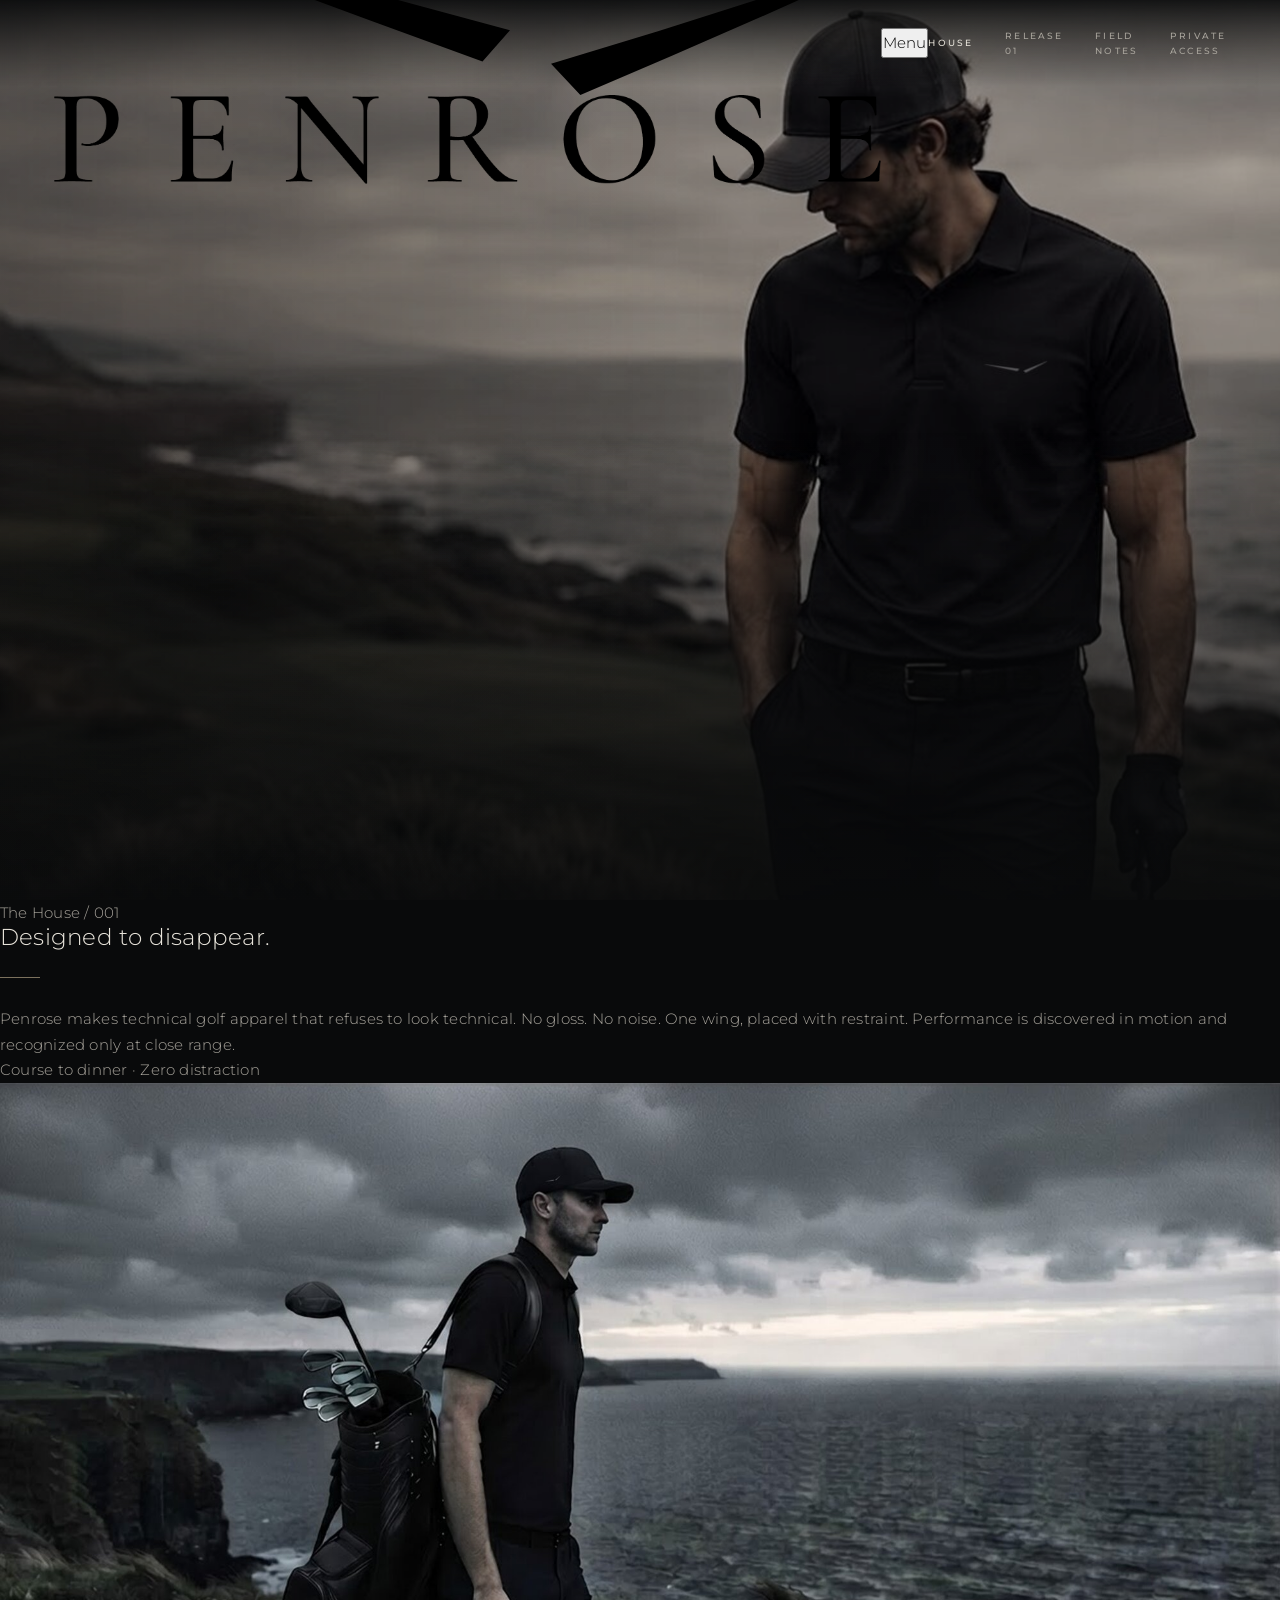
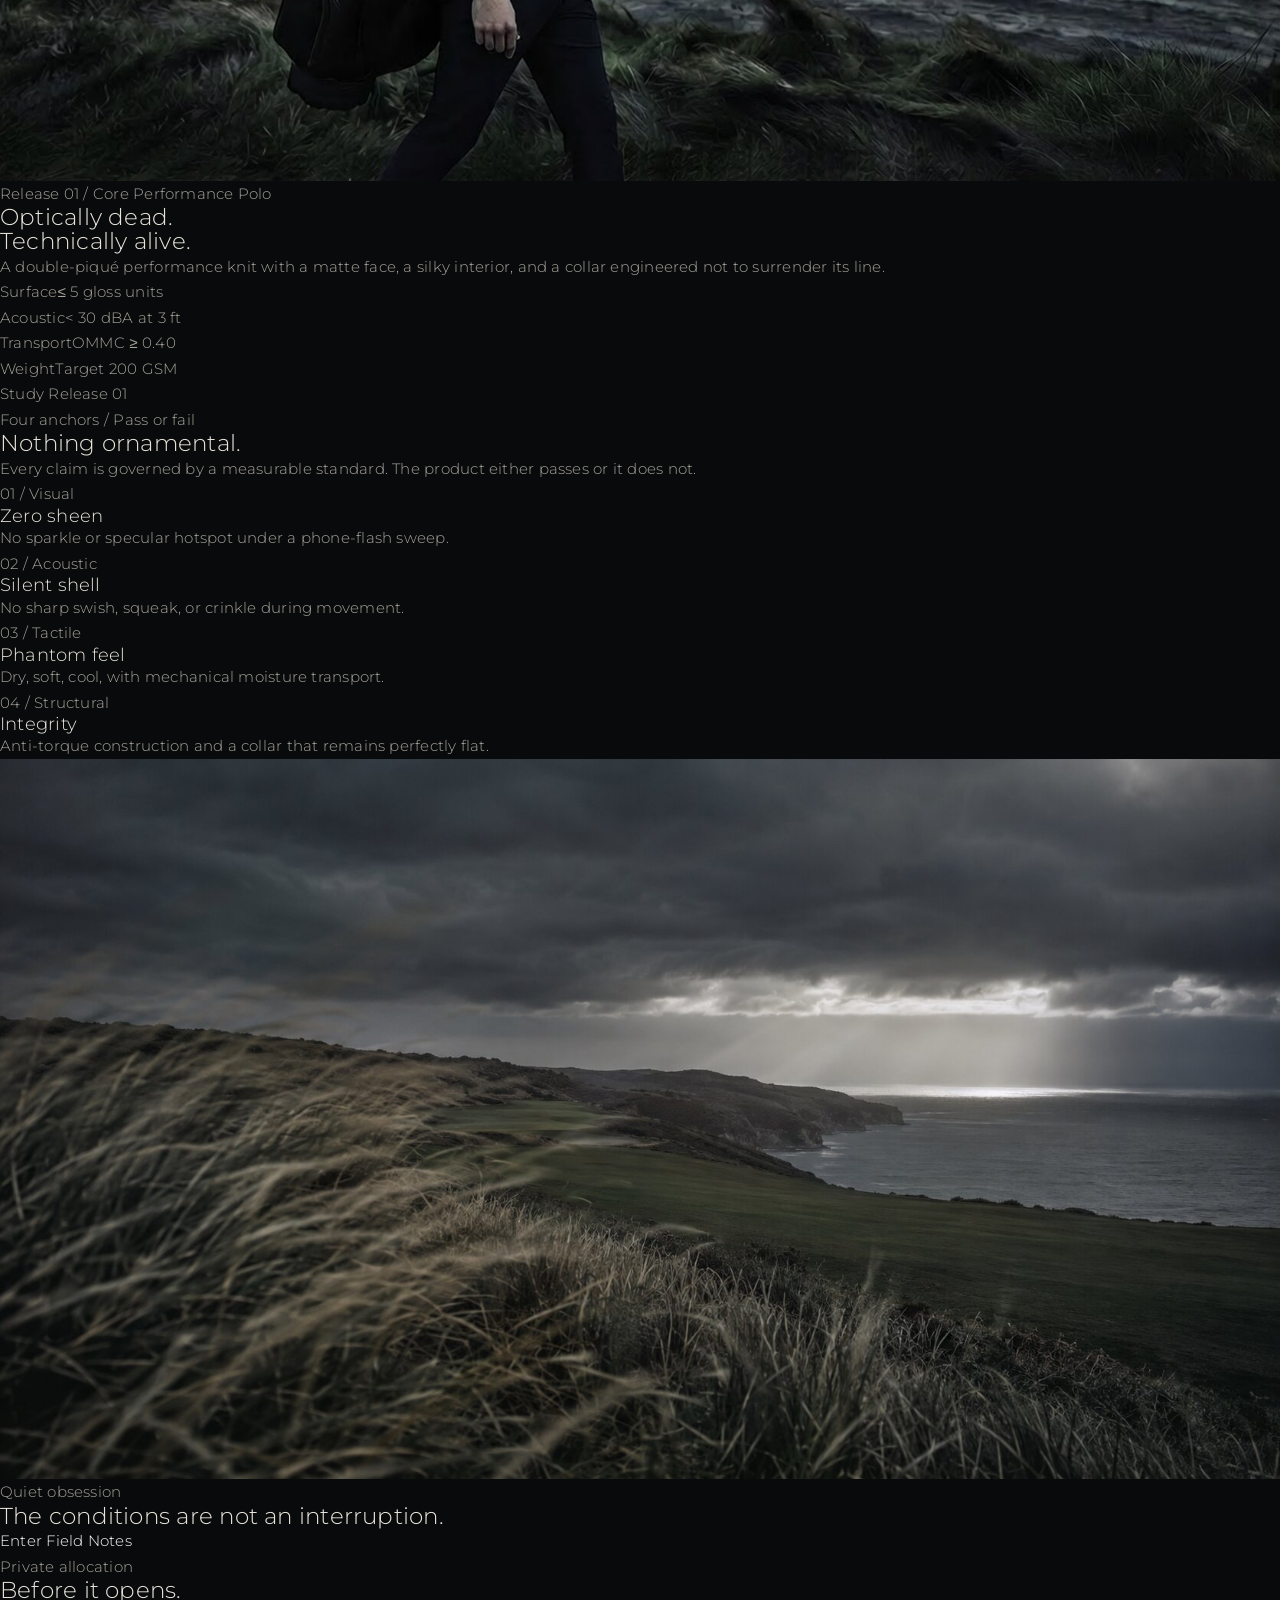
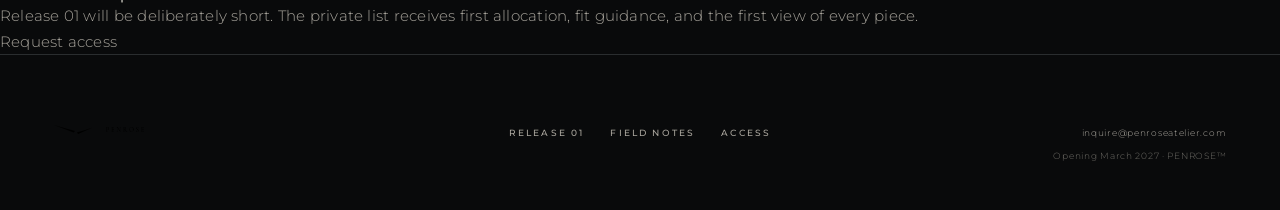
==== commit c0ccd6a1: "flagship v1: pages + env example (no-JS gated)" ====
--- a/penrose-atelier-final/index.html
+++ b/penrose-atelier-final/index.html
@@ -1,51 +1,11 @@
-<!doctype html><html lang="en"><head><script>document.documentElement.classList.add("js")</script>
-<meta charset="utf-8"><meta name="viewport" content="width=device-width,initial-scale=1">
-<title>PENROSE — Performance, Without Display</title>
-<meta name="description" content="Penrose makes considered golf apparel for the course and everything after. First release, March 2027.">
-<link rel="stylesheet" href="assets/css/style.css"></head><body>
-<header>
-  <a class="nav-mark" href="index.html"><img src="assets/img/penrose-wing-white.svg" alt=""><span class="nav-word">PENROSE</span></a>
-  <button class="menu-toggle" aria-expanded="false" aria-controls="site-nav">Menu</button>
-  <nav id="site-nav"><a class="active" href="index.html">House</a><a href="collection.html">Collection</a><a href="course.html">Field Notes</a><a class="nav-access" href="access.html">Private release</a><button class="theme-toggle" type="button" aria-label="Switch to light mode">Light</button></nav>
-</header>
+<!doctype html><html lang="en"><head><script>document.documentElement.classList.add("js")</script><meta charset="utf-8"><meta name="viewport" content="width=device-width,initial-scale=1"><title>PENROSE — Performance Refined</title><meta name="description" content="Zero-sheen golf apparel engineered for the course and considered for everything after. Private release March 2027."><link rel="stylesheet" href="assets/css/style.css"></head><body>
+<div class="progress"></div><header class="site-header"><a class="brand" href="index.html"><img class="wing" src="assets/img/penrose-wing-master.svg" alt=""><img class="wordmark" src="assets/img/penrose-wordmark-master.png" alt="PENROSE"></a><button class="menu" aria-expanded="false">Menu</button><nav class="site-nav"><a class="active" href="index.html">House</a><a href="collection.html">Release 01</a><a href="course.html">Field Notes</a><a class="access-link" href="access.html">Private access</a></nav></header>
 <main>
-  <section class="hero">
-    <img src="assets/img/worn-polo.jpg" alt="Penrose golfer standing on a coastal links">
-    <div class="hero-copy hero-brand">
-      <img class="hero-wing" src="assets/img/penrose-wing-white.svg" alt="">
-      <h1 class="display">PENROSE</h1>
-      <p class="hero-positioning">Performance, refined.</p>
-    </div>
-    <p class="hero-index">The impossible game · Release 01</p>
-  </section>
-
-  <section class="section">
-    <div class="intro" data-reveal>
-      <div><p class="eyebrow">The House</p></div>
-      <div><h2>Golf resists resolution.</h2><div class="rule"></div><div class="intro-copy"><p>Penrose takes its name from a figure that cannot exist—and from a game that cannot be mastered. We make precise, understated garments for the players who return anyway.</p><p class="micro">Invisible at three feet · Discovered at close range</p></div></div>
-    </div>
-  </section>
-
-  <section class="feature" data-reveal>
-    <div class="feature-media"><img src="assets/img/hero.jpg" alt="Golfer walking a cliffside links above the sea"></div>
-    <div class="feature-copy"><p class="eyebrow">Release 01 / The foundation</p><h2>Core Performance Polo</h2><p>A quiet technical knit with the hand and appearance of cloth. Cut clean through the body and made to hold its line through the final hole.</p>
-      <div class="spec-list"><div class="spec"><span>Surface</span><span>Zero sheen</span></div><div class="spec"><span>Construction</span><span>Four-way stretch</span></div><div class="spec"><span>Collar</span><span>Shape-retaining rib</span></div><div class="spec"><span>Mark</span><span>Left chest only</span></div></div>
-      <a class="text-link" href="collection.html">Study the release</a>
-    </div>
-  </section>
-
-  <section class="section">
-    <div class="product-grid" data-reveal>
-      <article class="product"><img src="assets/img/trouser.jpg" alt="Core Performance Pant in charcoal"><div class="product-body"><p class="eyebrow">02 / Trouser</p><h3>Core Performance Pant</h3><p>Tour-grade stretch twill, a pressed front line, and a clean seat. Technical ability without the technical appearance.</p><div class="product-meta"><span>Stone · Charcoal</span><span>Release 01</span></div></div></article>
-      <article class="product"><img src="assets/img/jacket.jpg" alt="Penrose Hydroshell jacket"><div class="product-body"><p class="eyebrow">03 / Outer layer</p><h3>Hydroshell</h3><p>A matte, seam-sealed shell built for cold air and sideways weather. No excess hardware. No visible noise.</p><div class="product-meta"><span>Black · Stone</span><span>Release 02</span></div></div></article>
-    </div>
-  </section>
-
-  <section class="manifesto"><img src="assets/img/editorial-model.jpg" alt="Penrose golfer overlooking the sea"><div class="manifesto-copy" data-reveal><p class="eyebrow">The Penrose position</p><blockquote>Prepare completely.<br>Arrive quietly.<br>Play anyway.</blockquote></div></section>
-
-  <section class="section">
-    <div class="access-panel" data-reveal><div class="access-copy"><p class="eyebrow">First allocation / March 2027</p><h2>Before it opens.</h2><p>The first release will be deliberately short. The private list receives first allocation, fit guidance, and an advance view of Release 02.</p></div><div class="access-form"><p class="kicker">Private release</p><p style="margin-top:18px">One considered note when the doors open. Nothing between now and then.</p><a class="text-link" href="access.html">Request access</a></div></div>
-  </section>
+<section class="hero"><img src="assets/img/worn-polo.jpg" alt="Penrose player standing above a coastal links"><div class="hero-mark"><img class="wing" src="assets/img/penrose-wing-master.svg" alt=""><img class="wordmark" src="assets/img/penrose-wordmark-master.png" alt="PENROSE"><p>Performance refined</p></div><p class="hero-note">Private release · March 2027</p></section>
+<section class="chapter"><div class="chapter-inner statement reveal"><div><p class="label">The House / 001</p></div><div><h2>Designed to disappear.</h2><div class="rule"></div><div class="statement-copy"><p>Penrose makes technical golf apparel that refuses to look technical. No gloss. No noise. One wing, placed with restraint. Performance is discovered in motion and recognized only at close range.</p><p class="microcopy">Course to dinner · Zero distraction</p></div></div></div></section>
+<section class="black-panel product-story"><div class="product-visual"><img src="assets/img/hero.jpg" alt="Penrose golfer walking the links"></div><div class="product-content reveal"><p class="label">Release 01 / Core Performance Polo</p><h2>Optically dead.<br>Technically alive.</h2><p class="lead">A double-piqué performance knit with a matte face, a silky interior, and a collar engineered not to surrender its line.</p><div class="metric-list"><div class="metric"><span>Surface</span><span>≤ 5 gloss units</span></div><div class="metric"><span>Acoustic</span><span>&lt; 30 dBA at 3 ft</span></div><div class="metric"><span>Transport</span><span>OMMC ≥ 0.40</span></div><div class="metric"><span>Weight</span><span>Target 200 GSM</span></div></div><a class="cta" href="collection.html">Study Release 01</a></div></section>
+<section class="chapter"><div class="chapter-inner"><div class="statement reveal"><div><p class="label">Four anchors / Pass or fail</p></div><div><h2>Nothing ornamental.</h2><p class="statement-copy">Every claim is governed by a measurable standard. The product either passes or it does not.</p></div></div><div class="anchors reveal"><article class="anchor"><span class="num">01 / Visual</span><h3>Zero sheen</h3><p>No sparkle or specular hotspot under a phone-flash sweep.</p></article><article class="anchor"><span class="num">02 / Acoustic</span><h3>Silent shell</h3><p>No sharp swish, squeak, or crinkle during movement.</p></article><article class="anchor"><span class="num">03 / Tactile</span><h3>Phantom feel</h3><p>Dry, soft, cool, with mechanical moisture transport.</p></article><article class="anchor"><span class="num">04 / Structural</span><h3>Integrity</h3><p>Anti-torque construction and a collar that remains perfectly flat.</p></article></div></div></section>
+<section class="field-image"><img src="assets/img/wind.jpg" alt="Coastal grass bent by wind"><div class="field-quote reveal"><p class="label">Quiet obsession</p><h2>The conditions are not an interruption.</h2><a class="cta" href="course.html" style="color:#fff">Enter Field Notes</a></div></section>
+<section class="chapter access-section"><div class="chapter-inner access-grid reveal"><div><p class="label">Private allocation</p><h2>Before it opens.</h2></div><div><p>Release 01 will be deliberately short. The private list receives first allocation, fit guidance, and the first view of every piece.</p><a class="cta" href="access.html">Request access</a></div></div></section>
 </main>
-<footer><a class="footer-brand" href="index.html"><img src="assets/img/penrose-wing-slate.svg" alt="">PENROSE</a><nav><a href="collection.html">Collection</a><a href="course.html">Field Notes</a><a href="access.html">Access</a></nav><div class="footer-meta"><a href="mailto:inquire@penroseatelier.com">inquire@penroseatelier.com</a><p>Opening March 2027 · Penrose™</p></div></footer>
-<script src="assets/js/site.js"></script></body></html>
+<footer><a class="footer-brand" href="index.html"><img class="wing" src="assets/img/penrose-wing-master.svg" alt=""><img class="wordmark" src="assets/img/penrose-wordmark-master.png" alt="PENROSE"></a><nav><a href="collection.html">Release 01</a><a href="course.html">Field Notes</a><a href="access.html">Access</a></nav><div class="footer-meta"><a href="mailto:inquire@penroseatelier.com">inquire@penroseatelier.com</a><p>Opening March 2027 · PENROSE™</p></div></footer><script src="assets/js/site.js"></script></body></html>
--- a/penrose-atelier-final/assets/css/style.css
+++ b/penrose-atelier-final/assets/css/style.css
@@ -104,6 +104,8 @@
 html[data-theme="light"] .hero>img,html[data-theme="light"] .page-hero>img{filter:saturate(.72) brightness(.9)}
 html[data-theme="light"] .hero:before{background:linear-gradient(90deg,rgba(16,17,18,.35),transparent 58%),linear-gradient(0deg,rgba(15,16,17,.58),transparent 58%)}
 html[data-theme="light"] .hero-brand h1,html[data-theme="light"] .hero-brand .hero-positioning,html[data-theme="light"] .hero-copy>p:last-child{color:#fff!important}
+html[data-theme="light"] .page-hero .hero-copy h1{color:#fff}
+html[data-theme="light"] .page-hero .hero-copy .eyebrow{color:#c8cbd0}
 html[data-theme="light"] header nav a,html[data-theme="light"] .nav-word,html[data-theme="light"] .menu-toggle,html[data-theme="light"] .theme-toggle{color:#fff}
 html[data-theme="light"] .nav-access{color:#fff!important;border-color:rgba(255,255,255,.55)}
 html[data-theme="light"] .feature-media img,html[data-theme="light"] .product img,html[data-theme="light"] .editorial-grid img{filter:saturate(.76) contrast(.96)}
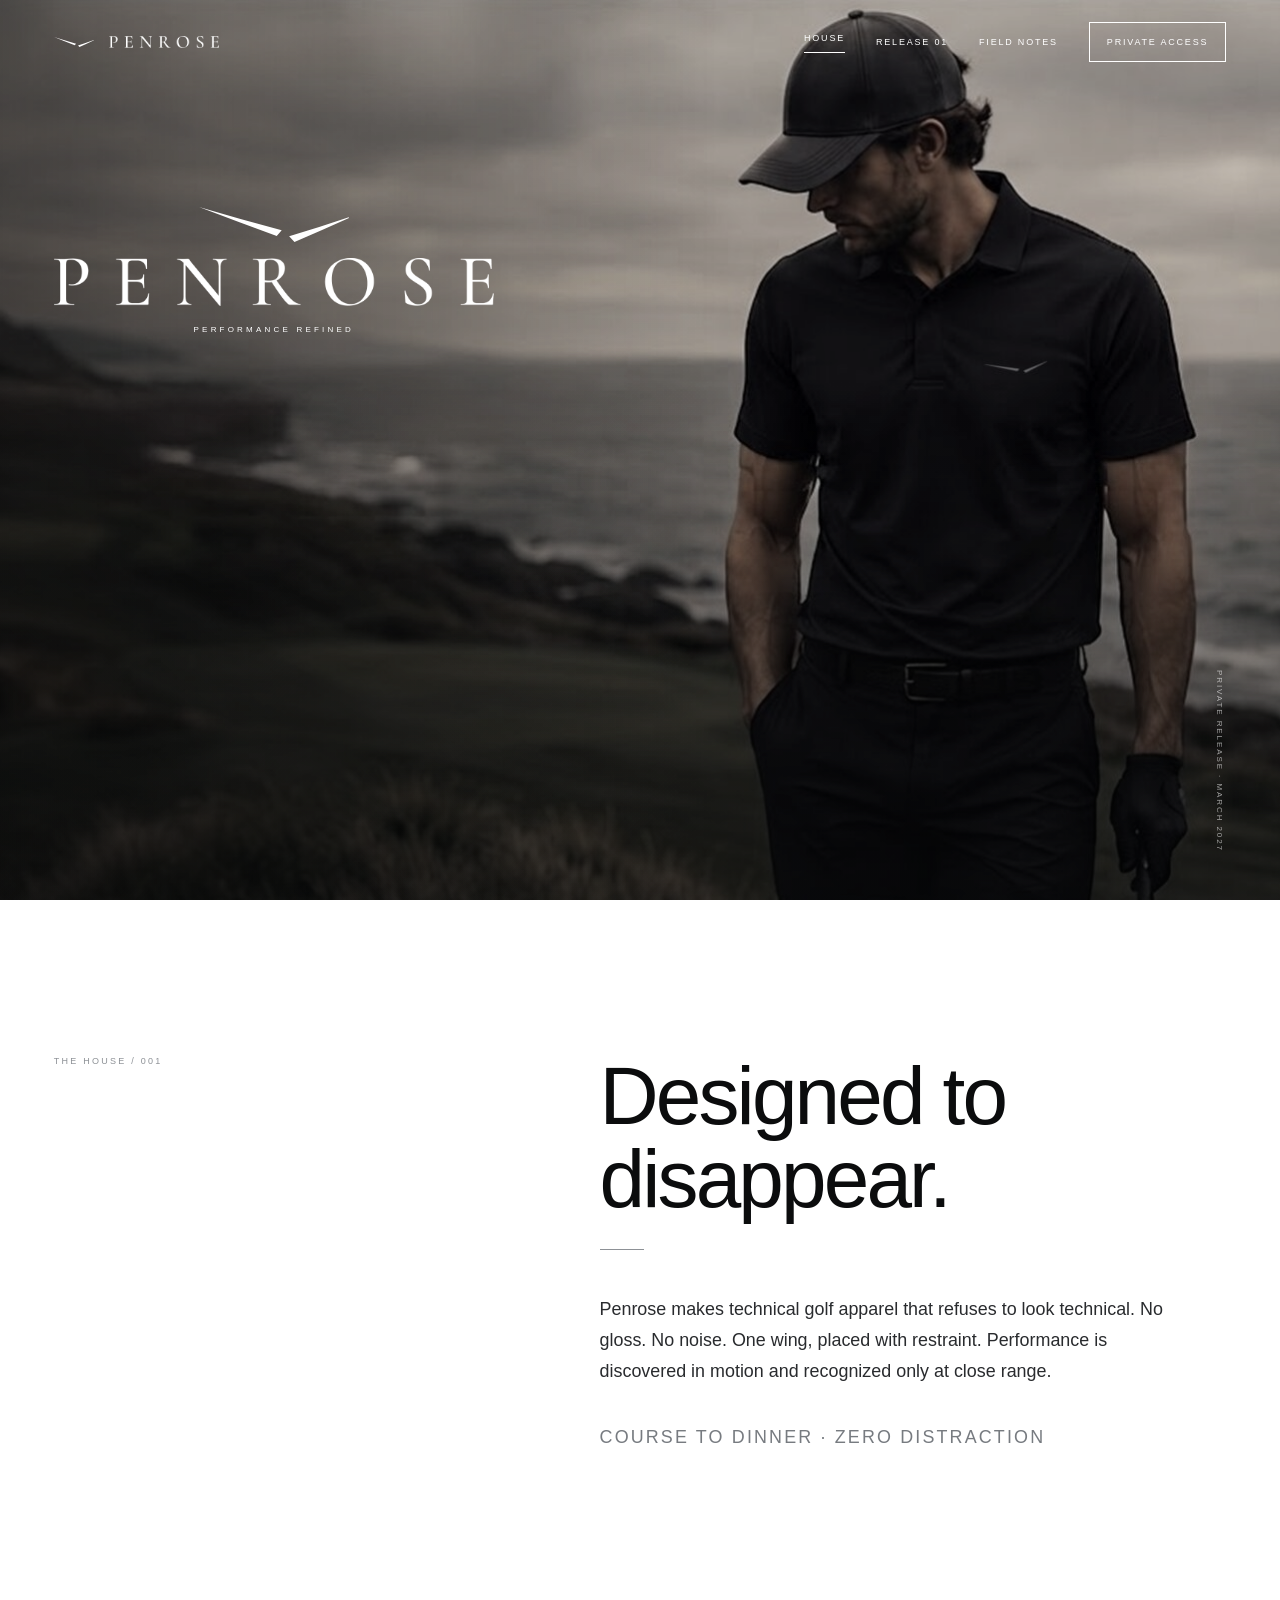
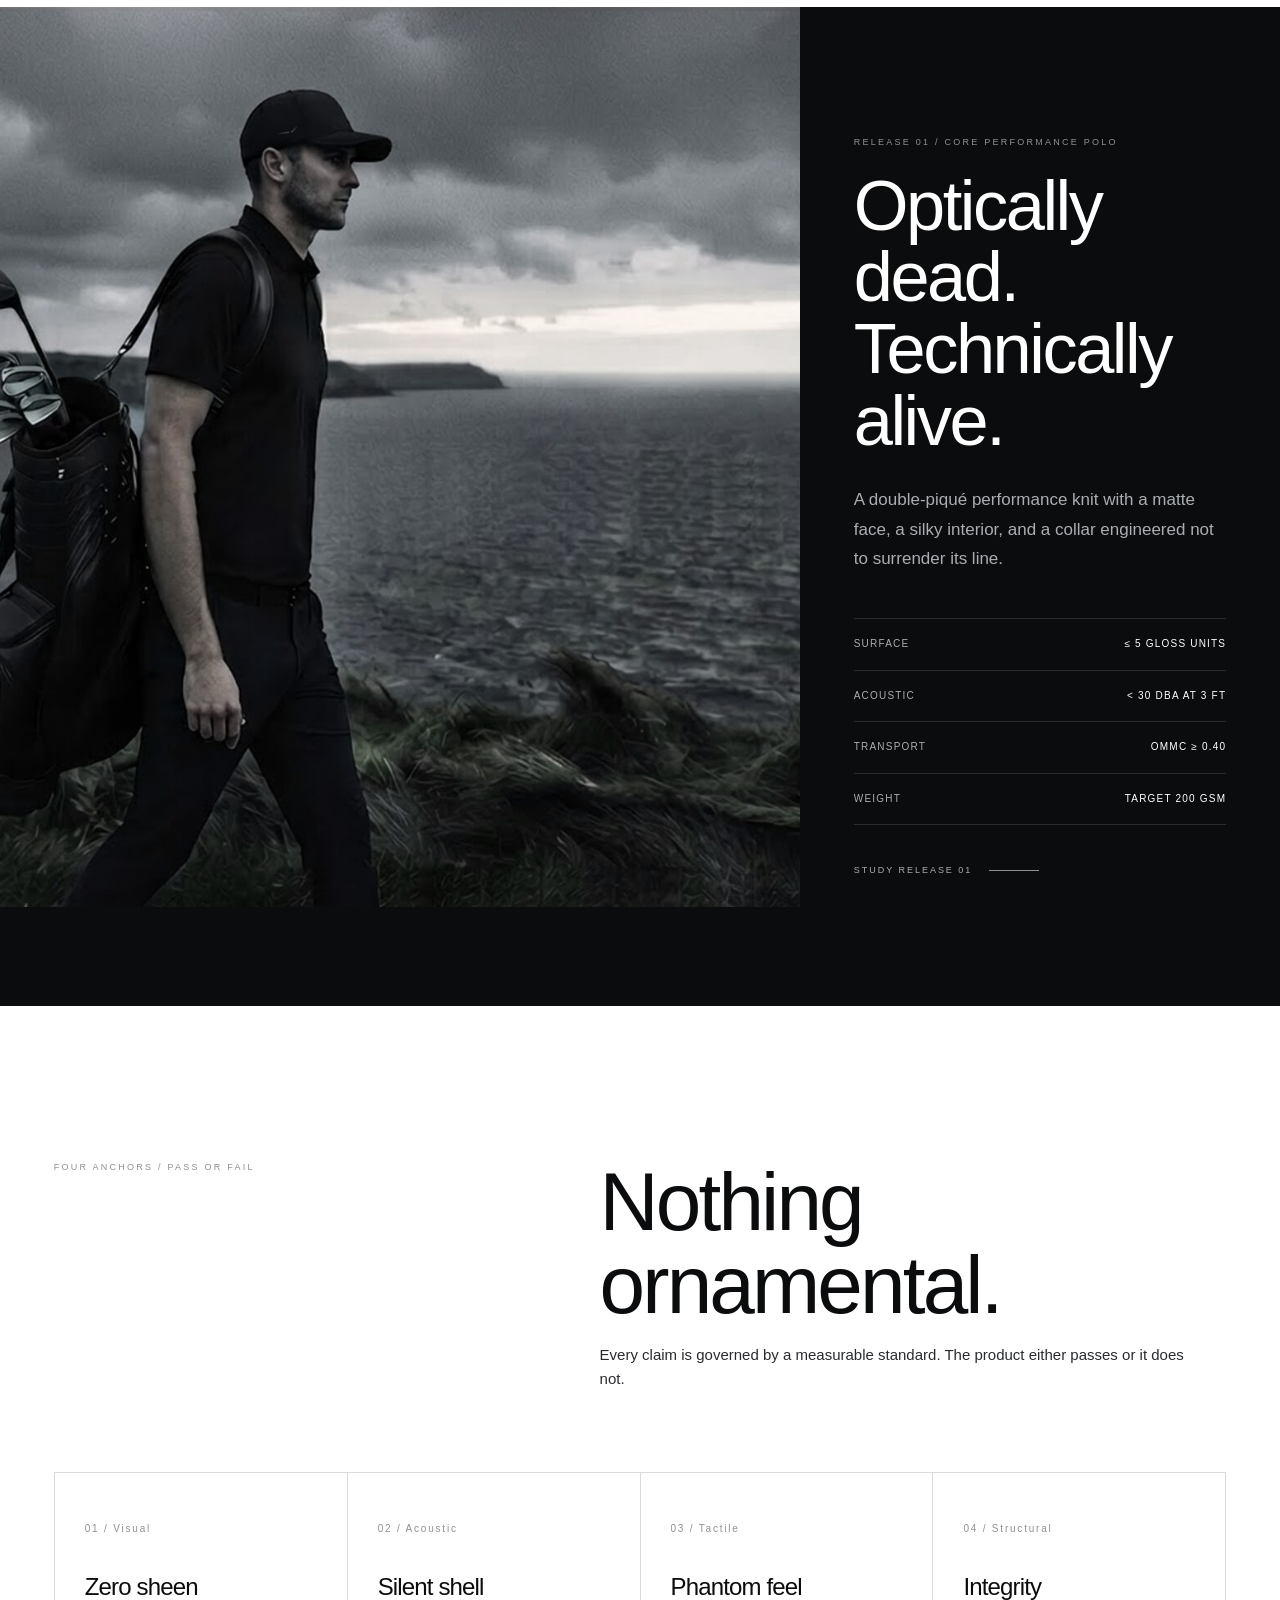
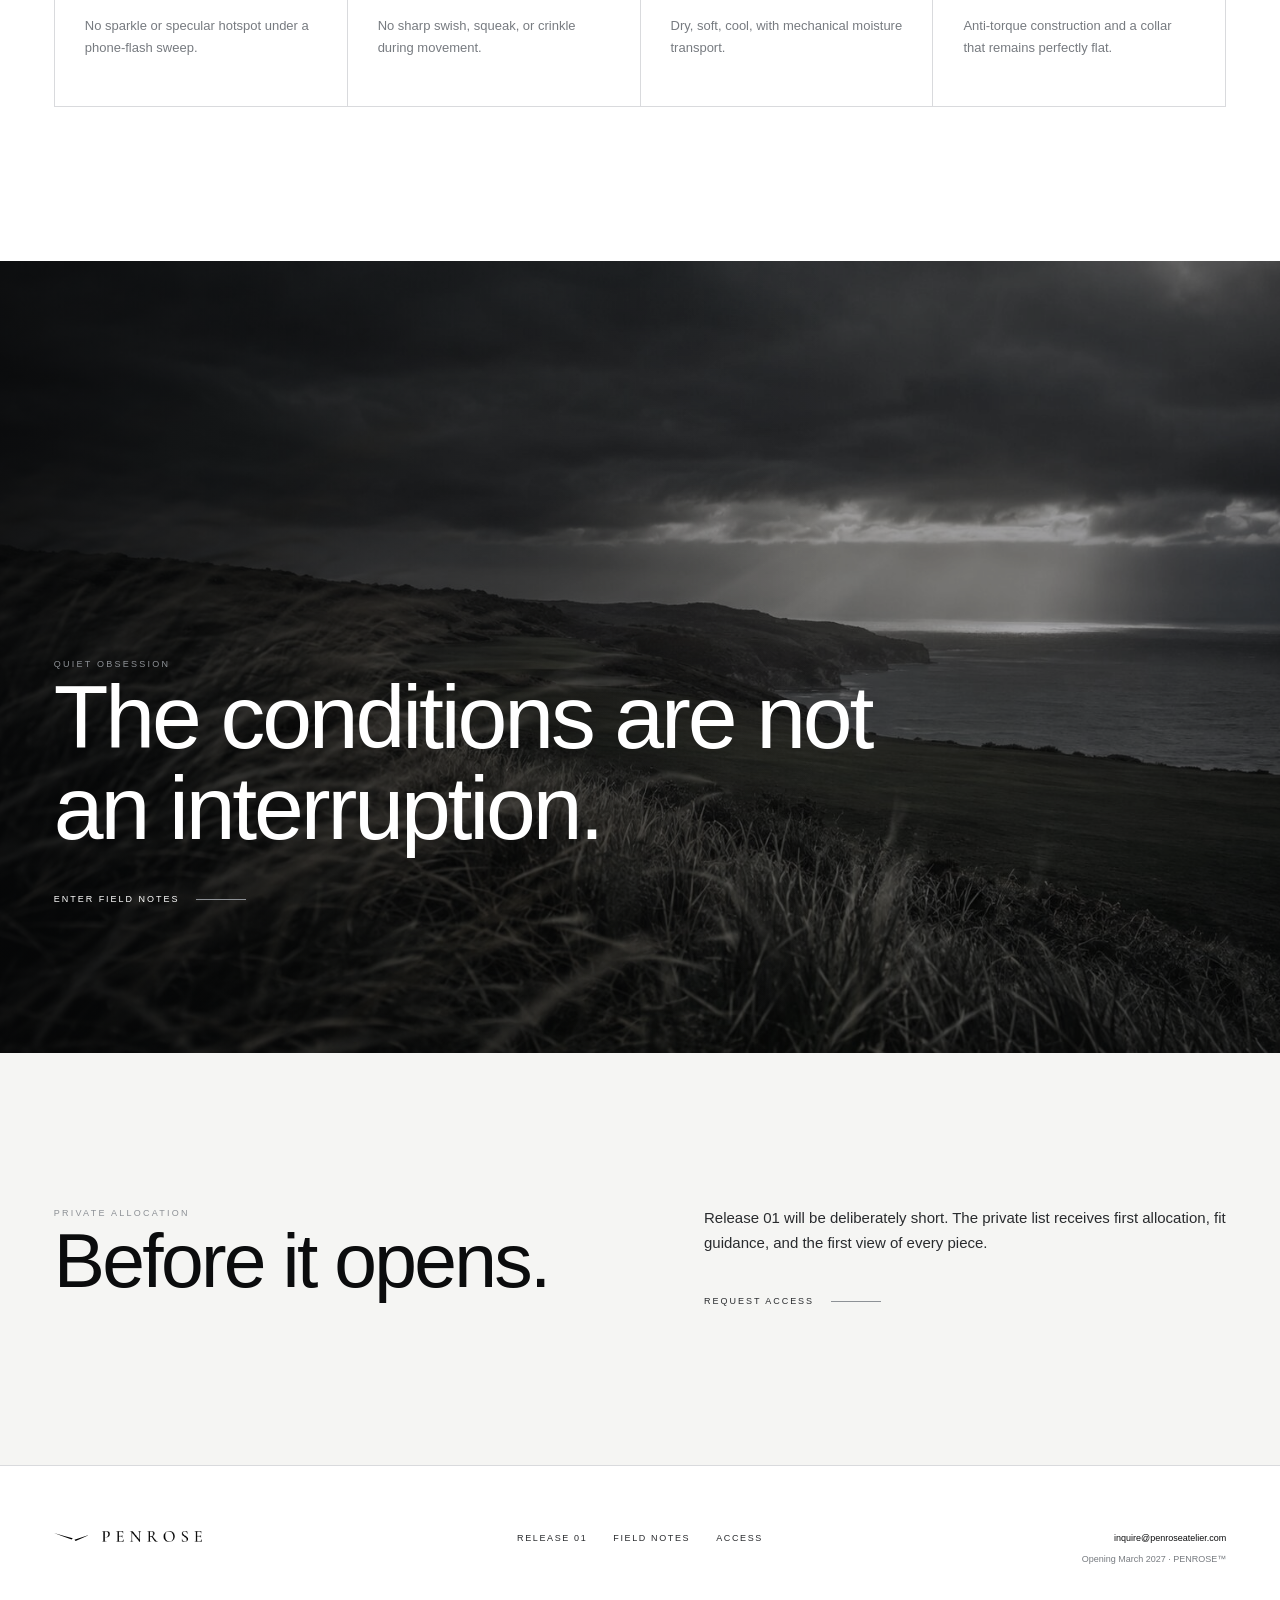
==== commit c1c9a168: "v2: product detail pages with colorways (no-JS gated)" ====
--- a/penrose-atelier-final/index.html
+++ b/penrose-atelier-final/index.html
@@ -1,4 +1,4 @@
-<!doctype html><html lang="en"><head><script>document.documentElement.classList.add("js")</script><meta charset="utf-8"><meta name="viewport" content="width=device-width,initial-scale=1"><title>PENROSE — Performance Refined</title><meta name="description" content="Zero-sheen golf apparel engineered for the course and considered for everything after. Private release March 2027."><link rel="stylesheet" href="assets/css/style.css"></head><body>
+<!doctype html><html lang="en"><head><script>document.documentElement.classList.add("js")</script><meta charset="utf-8"><meta name="viewport" content="width=device-width,initial-scale=1"><title>PENROSE — Performance Refined</title><meta name="description" content="Zero-sheen golf apparel engineered for the course and considered for everything after. Private release March 2027."><link rel="stylesheet" href="assets/css/style.css"></head><body class="home">
 <div class="progress"></div><header class="site-header"><a class="brand" href="index.html"><img class="wing" src="assets/img/penrose-wing-master.svg" alt=""><img class="wordmark" src="assets/img/penrose-wordmark-master.png" alt="PENROSE"></a><button class="menu" aria-expanded="false">Menu</button><nav class="site-nav"><a class="active" href="index.html">House</a><a href="collection.html">Release 01</a><a href="course.html">Field Notes</a><a class="access-link" href="access.html">Private access</a></nav></header>
 <main>
 <section class="hero"><img src="assets/img/worn-polo.jpg" alt="Penrose player standing above a coastal links"><div class="hero-mark"><img class="wing" src="assets/img/penrose-wing-master.svg" alt=""><img class="wordmark" src="assets/img/penrose-wordmark-master.png" alt="PENROSE"><p>Performance refined</p></div><p class="hero-note">Private release · March 2027</p></section>
--- a/penrose-atelier-final/assets/css/style.css
+++ b/penrose-atelier-final/assets/css/style.css
@@ -1,146 +1,37 @@
-@font-face{font-family:Cinzel;src:url('../fonts/cinzel-latin-400-normal.woff2') format('woff2');font-weight:400;font-display:swap}
-@font-face{font-family:Montserrat;src:url('../fonts/montserrat-latin-300-normal.woff2') format('woff2');font-weight:300;font-display:swap}
-@font-face{font-family:Montserrat;src:url('../fonts/montserrat-latin-400-normal.woff2') format('woff2');font-weight:400;font-display:swap}
-@font-face{font-family:Montserrat;src:url('../fonts/montserrat-latin-500-normal.woff2') format('woff2');font-weight:500;font-display:swap}
-:root{
-  --black:#090a0b;--panel:#111315;--panel-2:#17191b;--line:#2a2d2f;
-  --paper:#e8e4db;--stone:#a8a49c;--quiet:#706e68;--metal:#b9aa89;
-  --gutter:clamp(20px,4.2vw,68px);--ease:cubic-bezier(.22,1,.36,1)
+:root{--white:#fff;--chalk:#f5f5f3;--ink:#0b0c0d;--graphite:#292b2e;--grey:#777b80;--line:#d9dadd;--gold:#8d9196;--pad:clamp(22px,4.2vw,68px);--ease:cubic-bezier(.22,1,.36,1)}
+*{box-sizing:border-box;margin:0;padding:0}html{scroll-behavior:smooth;background:var(--white)}body{font:300 15px/1.65 Montserrat,Arial,sans-serif;color:var(--graphite);background:var(--white);-webkit-font-smoothing:antialiased}body.locked{overflow:hidden}a{color:inherit;text-decoration:none}img{display:block;width:100%}button,input,select{font:inherit}h1,h2,h3{font-weight:300;line-height:1.02;color:var(--ink);letter-spacing:-.035em}.label{font-size:9px;font-weight:500;letter-spacing:.25em;text-transform:uppercase;color:var(--gold)}.mono{font-size:9px;letter-spacing:.18em;text-transform:uppercase}.rule{width:44px;height:1px;background:var(--gold);margin:28px 0}
+
+.site-header{position:fixed;z-index:50;top:0;left:0;right:0;height:84px;padding:0 var(--pad);display:flex;align-items:center;justify-content:space-between;color:#fff;transition:background .4s,color .4s,border .4s}
+.site-header.scrolled{background:rgba(255,255,255,.94);color:var(--ink);border-bottom:1px solid var(--line);backdrop-filter:blur(18px)}
+.brand{display:flex;align-items:center;gap:15px;position:relative;z-index:52}.brand .wing{width:40px;filter:invert(1)}.brand .wordmark{width:110px;filter:invert(1)}
+.site-header.scrolled .brand img{filter:none}.site-nav{display:flex;align-items:center;gap:31px}.site-nav a{font-size:9px;font-weight:500;letter-spacing:.2em;text-transform:uppercase}.site-nav a.active:after{content:"";display:block;height:1px;background:currentColor;margin-top:6px}.access-link{border:1px solid currentColor;padding:12px 17px}
+.menu{display:none;color:inherit;background:none;border:0;font-size:9px;font-weight:500;letter-spacing:.2em;text-transform:uppercase;position:relative;z-index:52}
+
+.hero{position:relative;height:100svh;min-height:680px;background:#08090a;overflow:hidden}.hero>img{height:100%;object-fit:cover;object-position:center;filter:saturate(.58) brightness(.82);animation:hero 1.5s var(--ease) both}.hero:after{content:"";position:absolute;inset:0;background:linear-gradient(90deg,rgba(6,7,8,.45),transparent 56%),linear-gradient(0deg,rgba(6,7,8,.56),transparent 58%)}
+.hero-mark{position:absolute;z-index:2;top:23%;left:var(--pad);width:min(440px,36vw);text-align:center}.hero-mark .wing{width:150px;margin:0 auto 16px;filter:invert(1)}.hero-mark .wordmark{width:100%;filter:invert(1)}.hero-mark p{color:#fff;margin-top:17px;font-size:8px;font-weight:500;letter-spacing:.4em;text-transform:uppercase}
+.hero-note{position:absolute;z-index:2;right:var(--pad);bottom:48px;color:rgba(255,255,255,.6);writing-mode:vertical-rl;font-size:8px;letter-spacing:.24em;text-transform:uppercase}
+.page-hero{height:78svh;min-height:580px}.page-hero .hero-copy{position:absolute;z-index:2;left:var(--pad);bottom:70px;width:min(720px,80vw)}.page-hero h1{color:#fff;font-size:clamp(50px,7.5vw,110px)}.page-hero p:last-child{color:rgba(255,255,255,.75);margin-top:22px;max-width:520px}
+
+.chapter{padding:clamp(95px,12vw,180px) var(--pad)}.chapter-inner{max-width:1320px;margin:auto}.statement{display:grid;grid-template-columns:2fr 3fr;gap:10vw}.statement h2{font-size:clamp(48px,6.4vw,92px);max-width:10ch}.statement-copy{padding-top:16px;max-width:590px}.statement-copy>p{font-size:clamp(16px,1.4vw,20px);line-height:1.75}.microcopy{margin-top:34px;color:var(--grey);font-size:10px;letter-spacing:.12em;text-transform:uppercase}
+
+.black-panel{background:var(--ink);color:#aaaeb2}.black-panel h2,.black-panel h3{color:#fff}.product-story{display:grid;grid-template-columns:1.25fr .75fr;min-height:100svh}.product-visual{position:sticky;top:0;height:100svh;overflow:hidden}.product-visual img{height:100%;object-fit:cover;filter:saturate(.65)}.product-content{padding:clamp(90px,10vw,150px) var(--pad);display:flex;flex-direction:column;justify-content:center}.product-content h2{font-size:clamp(48px,5.5vw,78px);margin:20px 0 28px}.product-content .lead{font-size:17px;line-height:1.75}.metric-list{margin-top:44px;border-top:1px solid #2a2d30}.metric{display:grid;grid-template-columns:1fr 1.2fr;gap:20px;padding:17px 0;border-bottom:1px solid #2a2d30;font-size:10px;letter-spacing:.12em;text-transform:uppercase}.metric span:last-child{text-align:right;color:#fff}.cta{display:inline-flex;align-items:center;gap:17px;margin-top:38px;font-size:9px;font-weight:500;letter-spacing:.22em;text-transform:uppercase}.cta:after{content:"";width:50px;height:1px;background:var(--gold);transition:width .35s}.cta:hover:after{width:78px}
+
+.anchors{display:grid;grid-template-columns:repeat(4,1fr);border-top:1px solid var(--line);border-left:1px solid var(--line);margin-top:80px}.anchor{padding:42px 30px 48px;border-right:1px solid var(--line);border-bottom:1px solid var(--line)}.anchor .num{color:var(--gold);font-size:10px;letter-spacing:.18em}.anchor h3{font-size:24px;margin:35px 0 16px}.anchor p{font-size:13px;color:var(--grey)}
+
+.collection-list{border-top:1px solid var(--line)}.collection-item{display:grid;grid-template-columns:90px 1fr 1fr auto;gap:36px;align-items:center;padding:28px 0;border-bottom:1px solid var(--line);transition:padding .35s,background .35s}.collection-item:hover{padding-left:18px;background:var(--chalk)}.collection-item .thumb{width:90px;height:112px;object-fit:cover;filter:saturate(.5)}.collection-item h3{font-size:clamp(27px,3vw,45px)}.collection-item p{max-width:450px;color:var(--grey);font-size:13px}.collection-item .arrow{font-size:24px;color:var(--gold)}
+
+.field-image{position:relative;height:88svh;min-height:620px;overflow:hidden}.field-image img{height:100%;object-fit:cover;filter:saturate(.55) brightness(.68)}.field-image:after{content:"";position:absolute;inset:0;background:linear-gradient(90deg,rgba(5,6,7,.7),transparent 65%)}.field-quote{position:absolute;z-index:2;left:var(--pad);top:50%;transform:translateY(-50%);max-width:820px}.field-quote h2{color:#fff;font-size:clamp(48px,7vw,100px)}
+
+.split{display:grid;grid-template-columns:1fr 1fr;gap:1px;background:var(--line)}.split>div{background:#fff;padding:clamp(70px,9vw,130px) var(--pad)}.split h2{font-size:clamp(38px,4.4vw,65px);margin:18px 0 25px}.spec-table{margin-top:40px;border-top:1px solid var(--line)}.spec-row{display:grid;grid-template-columns:1fr 1fr;gap:18px;padding:15px 0;border-bottom:1px solid var(--line);font-size:11px}.spec-row span:last-child{text-align:right;color:var(--ink);font-weight:400}
+
+.access-section{background:var(--chalk)}.access-grid{display:grid;grid-template-columns:1fr 1fr;gap:10vw}.access-grid h1,.access-grid h2{font-size:clamp(48px,6vw,84px)}form{padding-top:4px}label{display:block;margin:22px 0 8px;font-size:8px;font-weight:500;letter-spacing:.2em;text-transform:uppercase;color:var(--grey)}input,select{width:100%;border:0;border-bottom:1px solid #bfc1c4;padding:13px 0;background:transparent;color:var(--ink);outline:none;border-radius:0}input:focus,select:focus{border-color:var(--gold)}.submit{margin-top:36px;background:var(--ink);color:#fff;border:1px solid var(--ink);padding:17px 26px;font-size:9px;font-weight:500;letter-spacing:.22em;text-transform:uppercase;cursor:pointer}.privacy{margin-top:16px;font-size:9px;color:var(--grey)}
+
+footer{padding:65px var(--pad);border-top:1px solid var(--line);display:grid;grid-template-columns:1fr auto 1fr;gap:30px;align-items:start}.footer-brand{display:flex;align-items:center;gap:14px}.footer-brand .wing{width:34px}.footer-brand .wordmark{width:100px}footer nav{display:flex;gap:26px}footer nav a{font-size:9px;letter-spacing:.18em;text-transform:uppercase}.footer-meta{text-align:right;color:var(--grey);font-size:9px}.footer-meta a{display:block;color:var(--ink);margin-bottom:6px}
+
+html.js .reveal{opacity:0;transform:translateY(28px);transition:opacity .85s var(--ease),transform .85s var(--ease)}html.js .reveal.in{opacity:1;transform:none}.progress{position:fixed;z-index:80;top:0;left:0;width:0;height:2px;background:var(--gold)}@keyframes hero{from{opacity:.4;transform:scale(1.035)}to{opacity:1;transform:none}}
+@media(prefers-reduced-motion:reduce){*{scroll-behavior:auto!important;animation:none!important;transition:none!important}.reveal{opacity:1;transform:none}}
+@media(max-width:800px){
+ .site-header{height:70px}.brand .wing{width:34px}.brand .wordmark{width:92px}html.js .menu{display:block}html.js .site-nav{position:fixed;inset:0;background:#fff;color:var(--ink);flex-direction:column;justify-content:center;gap:30px;opacity:0;visibility:hidden;transform:translateY(-10px);transition:.4s var(--ease)}html:not(.js) .site-nav{display:flex;gap:16px;flex-wrap:wrap;justify-content:flex-end}html.js body.locked .site-nav{opacity:1;visibility:visible;transform:none}.site-nav a{font-size:19px;font-family:Georgia,serif}.access-link{border:0}.site-header:not(.scrolled) body.locked .brand img{filter:none}
+ .hero{min-height:700px}.hero>img{object-position:62% center}.hero-mark{top:25%;width:62%;left:20px}.hero-mark .wing{width:100px;margin-bottom:11px}.hero-note{display:none}.page-hero{height:76svh;min-height:600px}.page-hero .hero-copy{left:20px;bottom:48px;width:calc(100% - 40px)}.page-hero h1{font-size:50px}
+ .chapter{padding:88px 20px}.statement{grid-template-columns:1fr;gap:40px}.statement h2{font-size:51px}.product-story{grid-template-columns:1fr}.product-visual{position:relative;height:72svh}.product-content{padding:70px 20px}.anchors{grid-template-columns:1fr 1fr}.anchor{padding:30px 20px}.collection-item{grid-template-columns:68px 1fr auto;gap:18px}.collection-item .thumb{width:68px;height:84px}.collection-item p{display:none}.collection-item h3{font-size:25px}.field-image{height:75svh}.field-quote{left:20px}.field-quote h2{font-size:50px}.split,.access-grid{grid-template-columns:1fr}.split>div{padding:75px 20px}footer{grid-template-columns:1fr}.footer-meta{text-align:left}
 }
-*{box-sizing:border-box;margin:0;padding:0}
-html{scroll-behavior:smooth;background:var(--black)}
-body{background:var(--black);color:var(--stone);font:300 15px/1.7 Montserrat,sans-serif;letter-spacing:.015em;-webkit-font-smoothing:antialiased}
-body.menu-open{overflow:hidden}
-img{display:block;width:100%}
-a{color:inherit;text-decoration:none}
-button,input,select{font:inherit}
-h1,h2,h3{color:var(--paper);font-weight:300;line-height:1.05}
-.display{font-family:Cinzel,serif}
-.eyebrow{color:var(--metal);font-size:9px;font-weight:500;letter-spacing:.28em;text-transform:uppercase}
-.kicker{color:var(--paper);font-size:12px;font-weight:400;letter-spacing:.16em;text-transform:uppercase}
-.rule{height:1px;width:40px;background:var(--metal);margin:28px 0;opacity:.65}
-header{position:fixed;z-index:50;top:0;left:0;right:0;height:86px;padding:0 var(--gutter);display:flex;align-items:center;justify-content:space-between;background:linear-gradient(180deg,rgba(9,10,11,.92),rgba(9,10,11,0));transition:background .4s}
-.nav-mark{display:flex;align-items:center;gap:14px;position:relative;z-index:52}
-.nav-mark img{width:42px}
-.nav-word{color:var(--paper);font-family:Cinzel,serif;font-size:13px;letter-spacing:.38em}
-header nav{display:flex;align-items:center;gap:32px}
-header nav a,footer nav a{font-size:9px;font-weight:500;letter-spacing:.24em;text-transform:uppercase;color:var(--stone)}
-header nav a:hover,header nav a.active{color:var(--paper)}
-.nav-access{border:1px solid rgba(232,228,219,.42);padding:11px 16px;color:var(--paper)!important}
-.theme-toggle{border:0;border-left:1px solid rgba(232,228,219,.28);padding:4px 0 4px 20px;background:transparent;color:var(--paper);font:500 9px Montserrat,sans-serif;letter-spacing:.22em;text-transform:uppercase;cursor:pointer}
-.menu-toggle{display:none;background:none;border:0;color:var(--paper);font-size:9px;font-weight:500;letter-spacing:.22em;text-transform:uppercase;position:relative;z-index:52}
-.hero{position:relative;height:100svh;min-height:640px;overflow:hidden;background:var(--panel)}
-.hero>img{height:100%;object-fit:cover;filter:saturate(.62) brightness(.7);animation:hero-in 1.6s var(--ease) both}
-.hero:before{content:"";position:absolute;z-index:1;inset:0;background:linear-gradient(90deg,rgba(9,10,11,.25),transparent 55%),linear-gradient(0deg,rgba(9,10,11,.92),transparent 52%)}
-.hero-copy{position:absolute;z-index:2;left:var(--gutter);bottom:clamp(54px,9vh,100px);width:min(820px,82vw)}
-.hero-copy h1{font-size:clamp(46px,7.2vw,108px);letter-spacing:-.025em;margin:17px 0 22px;max-width:10ch}
-.hero-copy>p:last-child{max-width:500px;color:#c5c2ba;font-size:13px;letter-spacing:.06em}
-.hero-brand{bottom:auto;top:27%;transform:translateY(-20%);width:min(460px,38vw);text-align:center}
-.hero-brand .hero-wing{width:clamp(112px,12vw,174px);height:auto;object-fit:contain;margin:0 auto 13px;filter:none;animation:none}
-.hero-brand h1{font-size:clamp(42px,4.25vw,64px);line-height:.95;letter-spacing:.18em;max-width:none;margin:0;color:var(--paper);padding-left:.18em;text-shadow:0 3px 24px rgba(0,0,0,.35)}
-.hero-brand .hero-positioning{max-width:none!important;margin-top:15px;color:var(--paper)!important;font-size:8px!important;font-weight:500;letter-spacing:.36em!important;text-transform:uppercase}
-.hero-index{position:absolute;z-index:2;right:var(--gutter);bottom:62px;color:var(--quiet);font-size:9px;letter-spacing:.25em;writing-mode:vertical-rl;text-transform:uppercase}
-.page-hero{height:72svh;min-height:540px}
-.page-hero .hero-copy h1{font-size:clamp(44px,6.2vw,88px)}
-main{overflow:hidden}
-.section{padding:clamp(84px,11vw,160px) var(--gutter)}
-.intro{display:grid;grid-template-columns:minmax(150px,.5fr) minmax(0,1.5fr);gap:8vw;max-width:1200px;margin:auto}
-.intro h2{font-size:clamp(34px,5vw,68px);letter-spacing:-.03em;max-width:12ch}
-.intro-copy{max-width:620px;padding-top:8px}
-.intro-copy p{font-size:clamp(15px,1.4vw,19px);line-height:1.75;color:#aaa79f}
-.intro-copy .micro{font-size:9px;letter-spacing:.23em;text-transform:uppercase;color:var(--quiet);margin-top:34px}
-.feature{display:grid;grid-template-columns:minmax(0,1.45fr) minmax(300px,.55fr);min-height:78vh;background:var(--panel)}
-.feature-media{overflow:hidden;position:relative}
-.feature-media img{height:100%;object-fit:cover;filter:saturate(.7);transition:transform 1.5s var(--ease)}
-.feature:hover .feature-media img{transform:scale(1.025)}
-.feature-copy{padding:clamp(48px,7vw,108px);display:flex;flex-direction:column;justify-content:center}
-.feature-copy h2{font-size:clamp(33px,4vw,58px);margin:20px 0 26px;letter-spacing:-.02em}
-.feature-copy p{color:#99968f}
-.spec-list{border-top:1px solid var(--line);margin-top:38px}
-.spec{display:grid;grid-template-columns:1fr 1fr;gap:20px;padding:14px 0;border-bottom:1px solid var(--line);font-size:10px;letter-spacing:.12em;text-transform:uppercase}
-.spec span:last-child{text-align:right;color:var(--paper)}
-.text-link{display:inline-flex;align-items:center;gap:16px;margin-top:36px;color:var(--paper);font-size:9px;font-weight:500;letter-spacing:.25em;text-transform:uppercase}
-.text-link:after{content:"";height:1px;width:44px;background:var(--metal);transition:width .4s var(--ease)}
-.text-link:hover:after{width:72px}
-.manifesto{position:relative;min-height:78vh;display:flex;align-items:center;padding:var(--gutter);overflow:hidden}
-.manifesto img{position:absolute;inset:0;height:100%;object-fit:cover;filter:saturate(.65) brightness(.5)}
-.manifesto:after{content:"";position:absolute;inset:0;background:linear-gradient(90deg,rgba(9,10,11,.9),rgba(9,10,11,.1))}
-.manifesto-copy{position:relative;z-index:1;max-width:760px}
-.manifesto blockquote{font-size:clamp(33px,5.2vw,72px);line-height:1.13;color:var(--paper);letter-spacing:-.025em;margin-top:24px}
-.product-grid{display:grid;grid-template-columns:repeat(12,1fr);gap:22px;max-width:1400px;margin:auto}
-.product{grid-column:span 6;background:var(--panel);border-top:1px solid var(--line)}
-.product:nth-child(3){grid-column:2/span 5}.product:nth-child(4){grid-column:7/span 5}
-.product img{aspect-ratio:4/5;object-fit:cover;filter:saturate(.72)}
-.product-body{padding:28px 4px 46px}
-.product-body h3{font-size:clamp(22px,2.3vw,34px);margin:12px 0}
-.product-body p{font-size:13px;max-width:570px}
-.product-meta{display:flex;justify-content:space-between;gap:20px;margin-top:18px;color:var(--quiet);font-size:9px;letter-spacing:.15em;text-transform:uppercase}
-.editorial-grid{display:grid;grid-template-columns:1.25fr .75fr;gap:22px;max-width:1320px;margin:auto}
-.editorial-grid figure:nth-child(2){margin-top:15vw}
-.editorial-grid img{height:min(70vw,820px);object-fit:cover;filter:saturate(.66)}
-figcaption{font-size:9px;letter-spacing:.2em;text-transform:uppercase;color:var(--quiet);padding-top:15px}
-.access-panel{display:grid;grid-template-columns:1fr 1fr;max-width:1240px;margin:auto;border-top:1px solid var(--line);border-bottom:1px solid var(--line)}
-.access-copy{padding:clamp(40px,7vw,90px) clamp(0px,5vw,72px) clamp(40px,7vw,90px) 0}
-.access-copy h2{font-size:clamp(36px,5vw,64px);margin:18px 0 28px}
-.access-form{padding:clamp(40px,7vw,90px) 0 clamp(40px,7vw,90px) clamp(0px,5vw,72px);border-left:1px solid var(--line)}
-label{display:block;margin:20px 0 8px;color:var(--quiet);font-size:8px;font-weight:500;letter-spacing:.22em;text-transform:uppercase}
-input,select{width:100%;padding:14px 0;border:0;border-bottom:1px solid var(--line);border-radius:0;background:transparent;color:var(--paper);outline:none}
-input:focus,select:focus{border-color:var(--metal)}
-.btn{margin-top:34px;padding:16px 24px;border:1px solid var(--paper);background:var(--paper);color:var(--black);font-size:9px;font-weight:500;letter-spacing:.25em;text-transform:uppercase;cursor:pointer;transition:.35s}
-.btn:hover{background:transparent;color:var(--paper)}
-.privacy{font-size:9px;color:var(--quiet);margin-top:15px}
-footer{padding:70px var(--gutter) 46px;border-top:1px solid var(--line);display:grid;grid-template-columns:1fr auto 1fr;gap:30px;align-items:start}
-.footer-brand{display:flex;align-items:center;gap:14px;color:var(--paper);font-family:Cinzel,serif;font-size:12px;letter-spacing:.35em}
-.footer-brand img{width:38px}
-footer nav{display:flex;gap:26px}
-.footer-meta{text-align:right;font-size:9px;letter-spacing:.08em;color:var(--quiet)}
-.footer-meta a{color:var(--stone);display:block;margin-bottom:8px}
-html:not(.js) .theme-toggle{display:none}
-html.js [data-reveal]{opacity:0;transform:translateY(28px);transition:opacity .9s var(--ease),transform .9s var(--ease)}
-html.js [data-reveal].revealed{opacity:1;transform:none}
-@keyframes hero-in{from{transform:scale(1.04);opacity:.55}to{transform:scale(1);opacity:1}}
-html[data-theme="light"]{--black:#fff;--panel:#f4f4f3;--panel-2:#ececeb;--line:#d7d8d8;--paper:#111214;--stone:#505256;--quiet:#7a7d80;--metal:#8d9195}
-html[data-theme="light"] body{background:#fff;color:#505256}
-html[data-theme="light"] .hero>img,html[data-theme="light"] .page-hero>img{filter:saturate(.72) brightness(.9)}
-html[data-theme="light"] .hero:before{background:linear-gradient(90deg,rgba(16,17,18,.35),transparent 58%),linear-gradient(0deg,rgba(15,16,17,.58),transparent 58%)}
-html[data-theme="light"] .hero-brand h1,html[data-theme="light"] .hero-brand .hero-positioning,html[data-theme="light"] .hero-copy>p:last-child{color:#fff!important}
-html[data-theme="light"] .page-hero .hero-copy h1{color:#fff}
-html[data-theme="light"] .page-hero .hero-copy .eyebrow{color:#c8cbd0}
-html[data-theme="light"] header nav a,html[data-theme="light"] .nav-word,html[data-theme="light"] .menu-toggle,html[data-theme="light"] .theme-toggle{color:#fff}
-html[data-theme="light"] .nav-access{color:#fff!important;border-color:rgba(255,255,255,.55)}
-html[data-theme="light"] .feature-media img,html[data-theme="light"] .product img,html[data-theme="light"] .editorial-grid img{filter:saturate(.76) contrast(.96)}
-html[data-theme="light"] .manifesto:after{background:linear-gradient(90deg,rgba(14,15,16,.78),rgba(14,15,16,.06))}
-html[data-theme="light"] .manifesto .eyebrow{color:#c6b894}
-html[data-theme="light"] .manifesto blockquote{color:#fff}
-html[data-theme="light"] .footer-brand img{filter:brightness(.35)}
-html[data-theme="light"] input,html[data-theme="light"] select{color:#171819}
-html[data-theme="light"] .btn{background:#111214;color:#fff;border-color:#111214}
-html[data-theme="light"] .btn:hover{background:transparent;color:#111214}
-@media (prefers-reduced-motion:reduce){*{scroll-behavior:auto!important;animation:none!important;transition:none!important}[data-reveal]{opacity:1;transform:none}}
-@media(max-width:800px){
-  header{height:72px}.nav-word{font-size:12px}.nav-mark img{width:36px}
-  html.js .menu-toggle{display:block}
-  html.js header nav{position:fixed;inset:0;background:rgba(9,10,11,.98);display:flex;flex-direction:column;justify-content:center;gap:30px;opacity:0;visibility:hidden;transform:translateY(-10px);transition:.4s var(--ease)}
-  html:not(.js) header nav{display:flex;gap:18px;flex-wrap:wrap;justify-content:flex-end}
-  html.js body.menu-open header nav{opacity:1;visibility:visible;transform:none}
-  header nav a{font-family:Cinzel,serif;font-size:20px;letter-spacing:.1em;color:var(--paper)}
-  .nav-access{border:0;padding:0;color:var(--metal)!important}
-  .theme-toggle{border-left:0;border-top:1px solid var(--line);padding:24px 30px 0;color:var(--metal);font-size:9px}
-  html[data-theme="light"] header nav{background:rgba(255,255,255,.98)}
-  html[data-theme="light"] header nav a{color:#111214}
-  html[data-theme="light"] header nav .nav-access,html[data-theme="light"] header nav .theme-toggle{color:#707378!important}
-  .hero{min-height:650px}.hero-copy{bottom:62px;width:calc(100% - 40px)}
-  .hero-copy h1{font-size:clamp(43px,14vw,64px);max-width:8ch}
-  .hero-brand{top:27%;bottom:auto;width:64%;transform:translateY(-20%);text-align:center}
-  .hero-brand .hero-wing{width:106px;margin:0 auto 11px}
-  .hero-brand h1{font-size:35px;max-width:none;letter-spacing:.15em;padding-left:.15em}
-  .hero-brand .hero-positioning{margin-top:12px;font-size:6.5px!important;letter-spacing:.28em!important;white-space:nowrap}
-  .hero-index{display:none}.page-hero{height:72svh;min-height:560px}
-  .intro{grid-template-columns:1fr;gap:36px}.intro h2{font-size:42px}
-  .feature{grid-template-columns:1fr}.feature-media{height:66svh}.feature-copy{padding:56px 20px}
-  .product-grid{display:block}.product,.product:nth-child(3),.product:nth-child(4){margin-bottom:60px}.product-body{padding-left:0;padding-right:0}
-  .editorial-grid{grid-template-columns:1fr}.editorial-grid figure:nth-child(2){margin-top:34px}.editorial-grid img{height:125vw}
-  .manifesto{min-height:72vh}.manifesto blockquote{font-size:40px}
-  .access-panel{grid-template-columns:1fr}.access-copy{padding:50px 0}.access-form{border-left:0;border-top:1px solid var(--line);padding:50px 0}
-  footer{grid-template-columns:1fr;gap:30px}footer nav{flex-wrap:wrap}.footer-meta{text-align:left}
-}
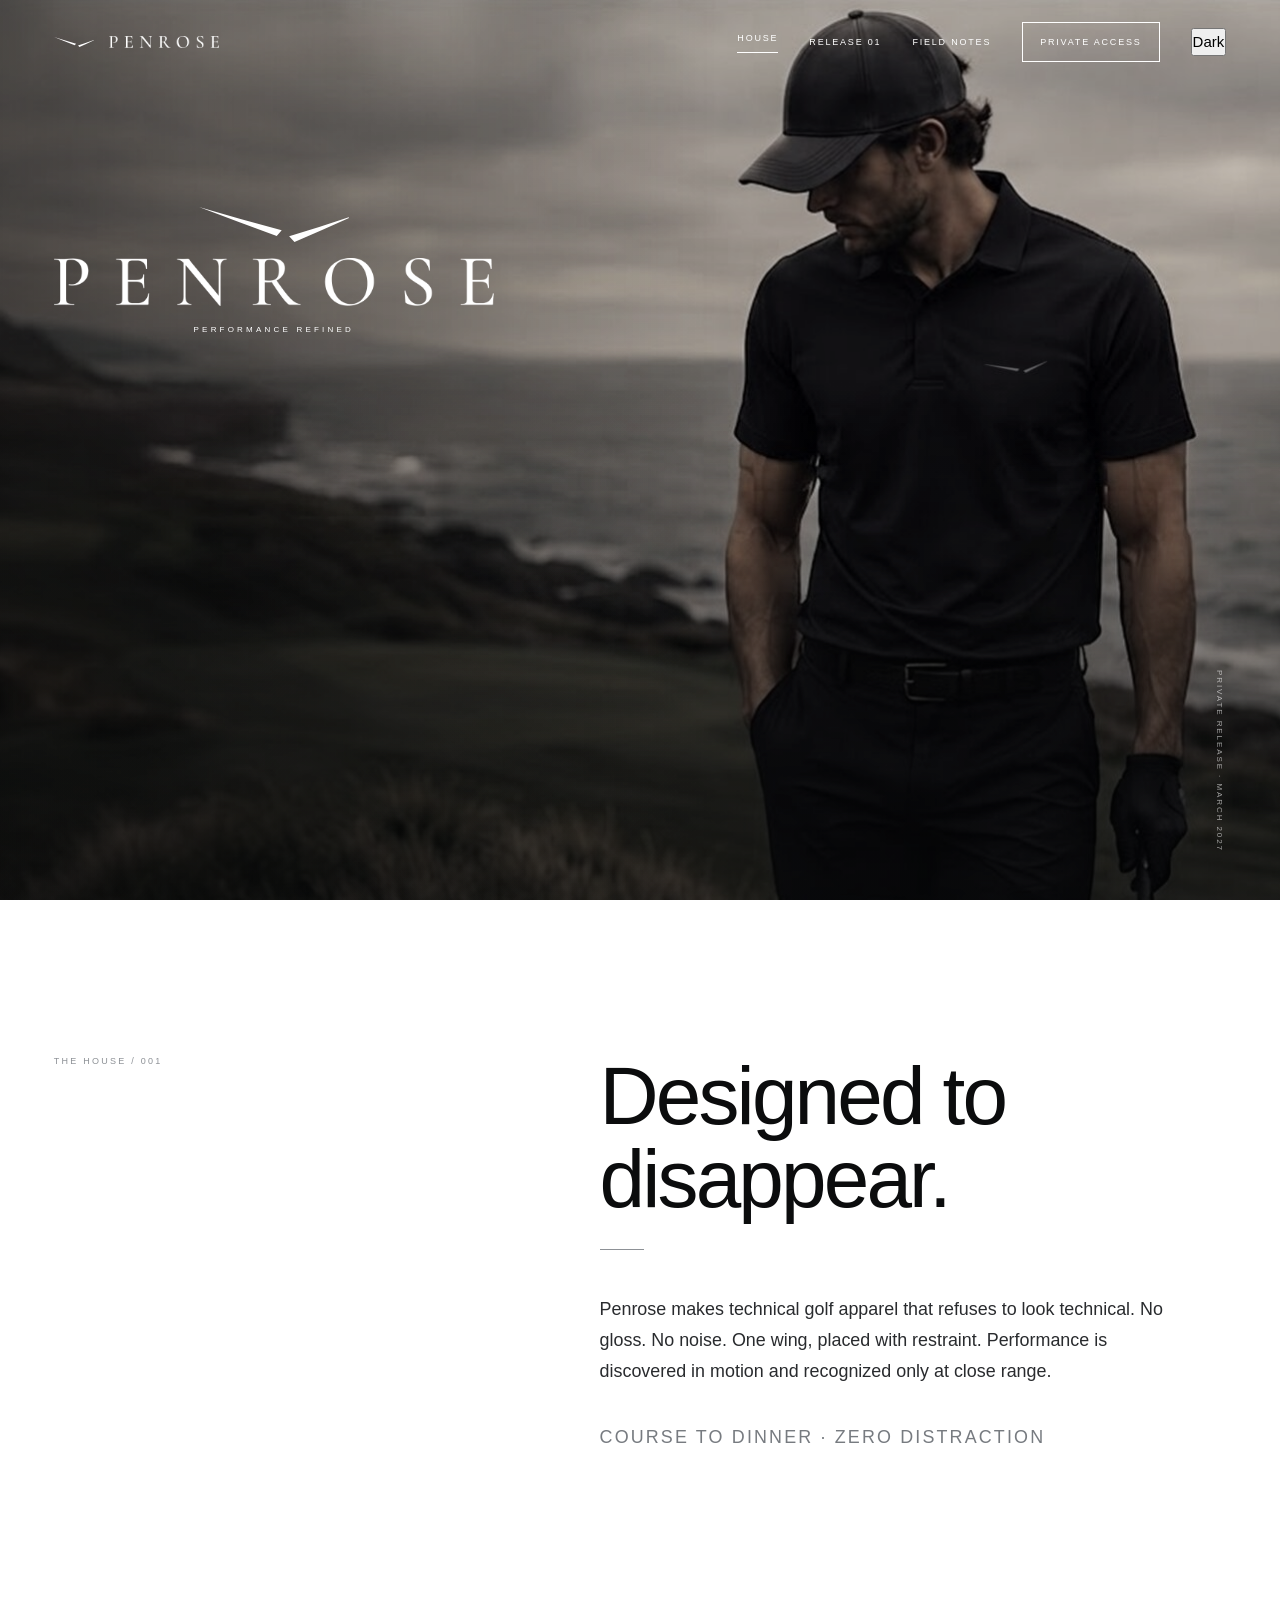
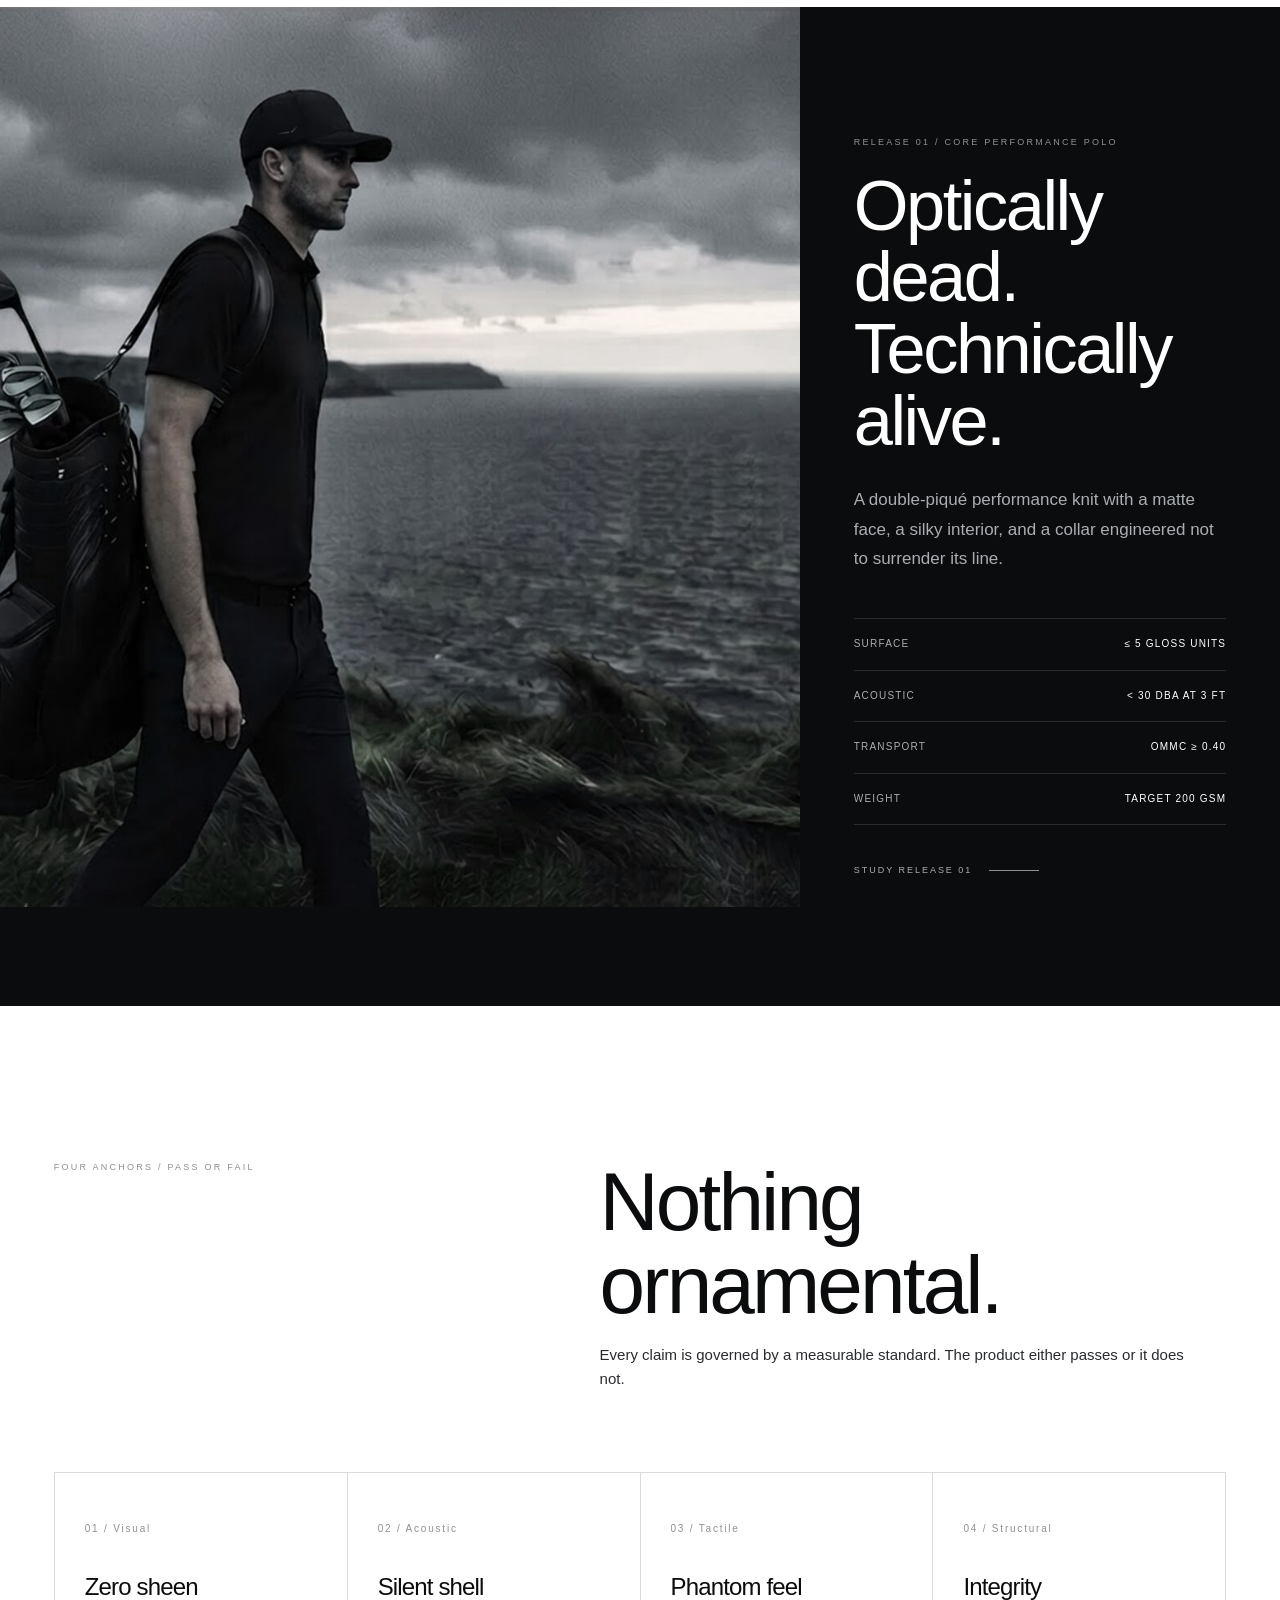
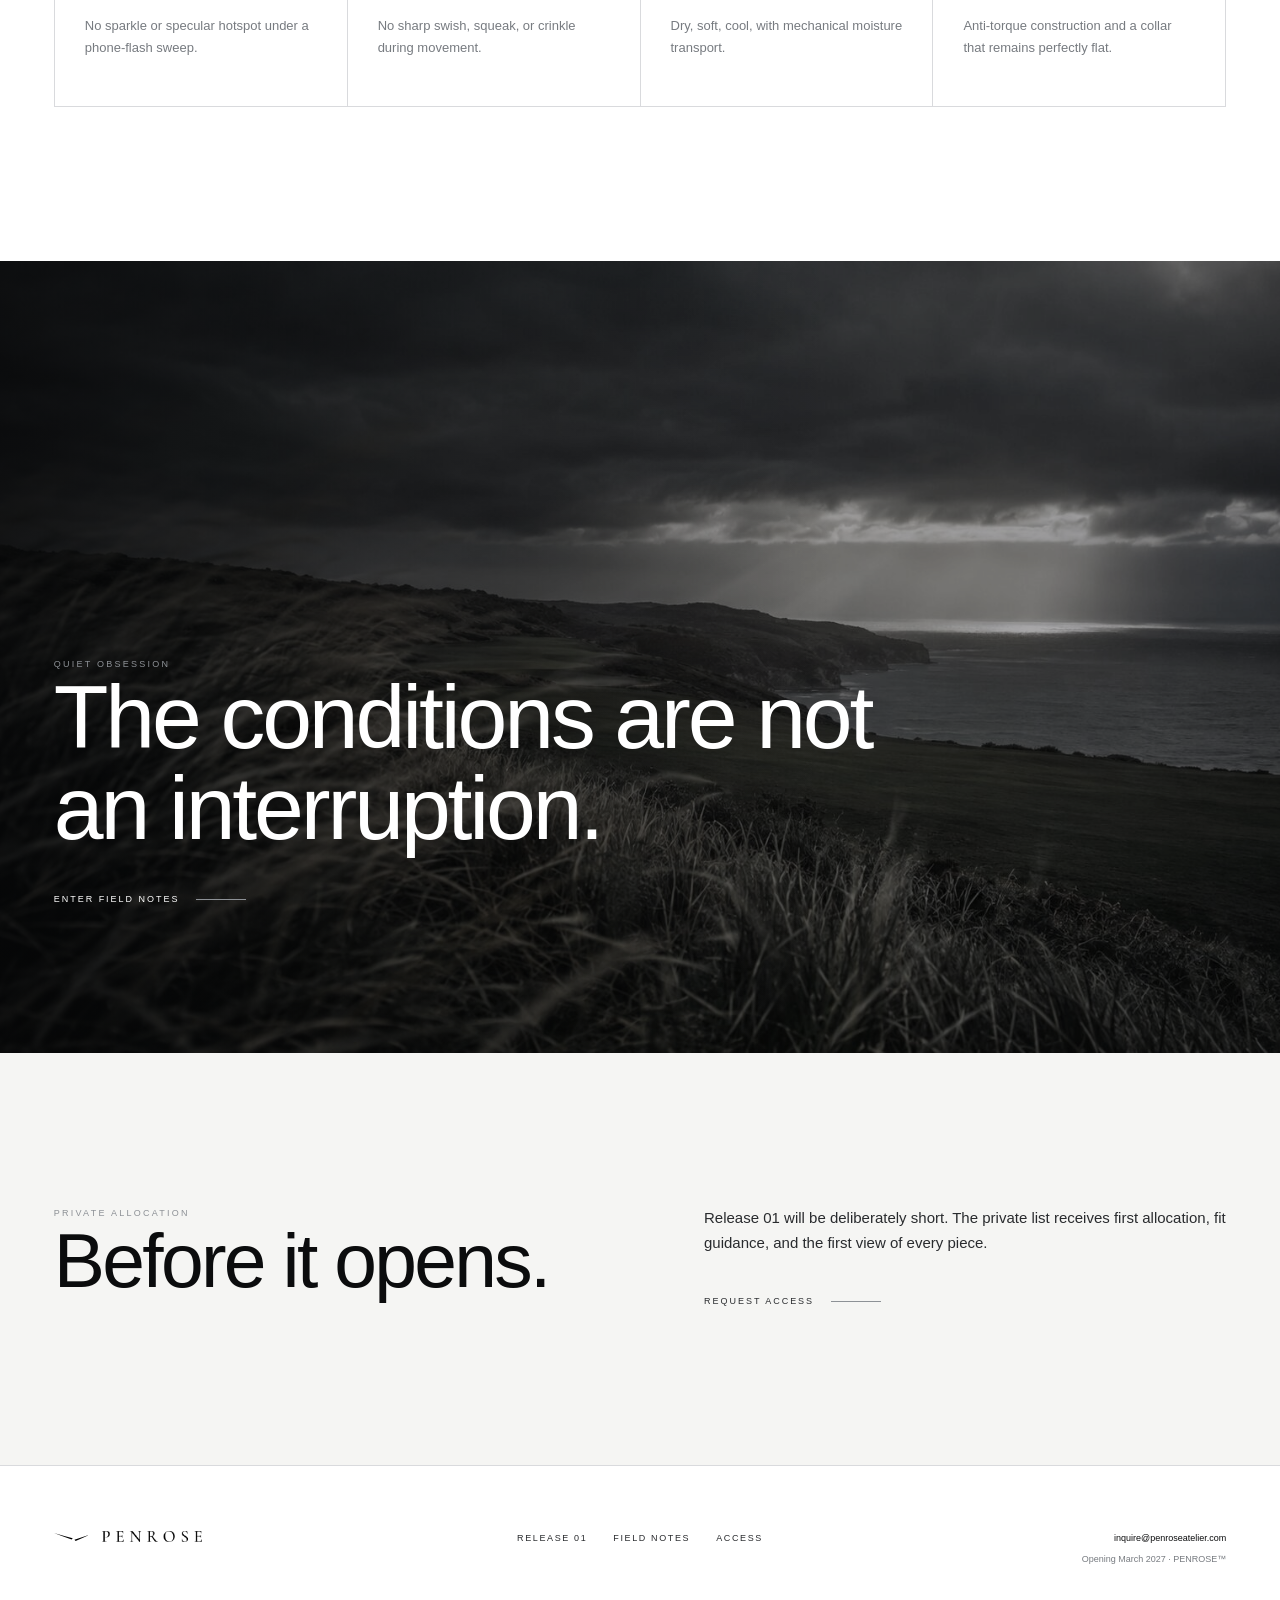
==== commit d70a9bd4: "theme: add dark/light toggle to flagship pages" ====
--- a/penrose-atelier-final/index.html
+++ b/penrose-atelier-final/index.html
@@ -1,5 +1,5 @@
 <!doctype html><html lang="en"><head><script>document.documentElement.classList.add("js")</script><meta charset="utf-8"><meta name="viewport" content="width=device-width,initial-scale=1"><title>PENROSE — Performance Refined</title><meta name="description" content="Zero-sheen golf apparel engineered for the course and considered for everything after. Private release March 2027."><link rel="stylesheet" href="assets/css/style.css"></head><body class="home">
-<div class="progress"></div><header class="site-header"><a class="brand" href="index.html"><img class="wing" src="assets/img/penrose-wing-master.svg" alt=""><img class="wordmark" src="assets/img/penrose-wordmark-master.png" alt="PENROSE"></a><button class="menu" aria-expanded="false">Menu</button><nav class="site-nav"><a class="active" href="index.html">House</a><a href="collection.html">Release 01</a><a href="course.html">Field Notes</a><a class="access-link" href="access.html">Private access</a></nav></header>
+<div class="progress"></div><header class="site-header"><a class="brand" href="index.html"><img class="wing" src="assets/img/penrose-wing-master.svg" alt=""><img class="wordmark" src="assets/img/penrose-wordmark-master.png" alt="PENROSE"></a><button class="menu" aria-expanded="false">Menu</button><nav class="site-nav"><a class="active" href="index.html">House</a><a href="collection.html">Release 01</a><a href="course.html">Field Notes</a><a class="access-link" href="access.html">Private access</a><button class="theme-toggle" type="button" aria-label="Switch to dark mode">Dark</button></nav></header>
 <main>
 <section class="hero"><img src="assets/img/worn-polo.jpg" alt="Penrose player standing above a coastal links"><div class="hero-mark"><img class="wing" src="assets/img/penrose-wing-master.svg" alt=""><img class="wordmark" src="assets/img/penrose-wordmark-master.png" alt="PENROSE"><p>Performance refined</p></div><p class="hero-note">Private release · March 2027</p></section>
 <section class="chapter"><div class="chapter-inner statement reveal"><div><p class="label">The House / 001</p></div><div><h2>Designed to disappear.</h2><div class="rule"></div><div class="statement-copy"><p>Penrose makes technical golf apparel that refuses to look technical. No gloss. No noise. One wing, placed with restraint. Performance is discovered in motion and recognized only at close range.</p><p class="microcopy">Course to dinner · Zero distraction</p></div></div></div></section>
--- a/penrose-atelier-final/assets/css/style.css
+++ b/penrose-atelier-final/assets/css/style.css
@@ -5,6 +5,7 @@
 .site-header.scrolled{background:rgba(255,255,255,.94);color:var(--ink);border-bottom:1px solid var(--line);backdrop-filter:blur(18px)}
 .brand{display:flex;align-items:center;gap:15px;position:relative;z-index:52}.brand .wing{width:40px;filter:invert(1)}.brand .wordmark{width:110px;filter:invert(1)}
 .site-header.scrolled .brand img{filter:none}.site-nav{display:flex;align-items:center;gap:31px}.site-nav a{font-size:9px;font-weight:500;letter-spacing:.2em;text-transform:uppercase}.site-nav a.active:after{content:"";display:block;height:1px;background:currentColor;margin-top:6px}.access-link{border:1px solid currentColor;padding:12px 17px}
+.home .site-header:not(.scrolled) .brand{opacity:0;pointer-events:none}.brand{transition:opacity .35s}
 .menu{display:none;color:inherit;background:none;border:0;font-size:9px;font-weight:500;letter-spacing:.2em;text-transform:uppercase;position:relative;z-index:52}
 
 .hero{position:relative;height:100svh;min-height:680px;background:#08090a;overflow:hidden}.hero>img{height:100%;object-fit:cover;object-position:center;filter:saturate(.58) brightness(.82);animation:hero 1.5s var(--ease) both}.hero:after{content:"";position:absolute;inset:0;background:linear-gradient(90deg,rgba(6,7,8,.45),transparent 56%),linear-gradient(0deg,rgba(6,7,8,.56),transparent 58%)}
@@ -23,6 +24,7 @@
 .field-image{position:relative;height:88svh;min-height:620px;overflow:hidden}.field-image img{height:100%;object-fit:cover;filter:saturate(.55) brightness(.68)}.field-image:after{content:"";position:absolute;inset:0;background:linear-gradient(90deg,rgba(5,6,7,.7),transparent 65%)}.field-quote{position:absolute;z-index:2;left:var(--pad);top:50%;transform:translateY(-50%);max-width:820px}.field-quote h2{color:#fff;font-size:clamp(48px,7vw,100px)}
 
 .split{display:grid;grid-template-columns:1fr 1fr;gap:1px;background:var(--line)}.split>div{background:#fff;padding:clamp(70px,9vw,130px) var(--pad)}.split h2{font-size:clamp(38px,4.4vw,65px);margin:18px 0 25px}.spec-table{margin-top:40px;border-top:1px solid var(--line)}.spec-row{display:grid;grid-template-columns:1fr 1fr;gap:18px;padding:15px 0;border-bottom:1px solid var(--line);font-size:11px}.spec-row span:last-child{text-align:right;color:var(--ink);font-weight:400}
+.product-detail{display:grid;grid-template-columns:minmax(0,1.15fr) minmax(420px,.85fr);min-height:100svh;border-top:1px solid var(--line);scroll-margin-top:84px}.product-gallery{background:var(--chalk);padding:clamp(45px,6vw,90px);display:flex;align-items:center;justify-content:center}.product-gallery img{max-height:82svh;width:100%;object-fit:contain;transition:opacity .25s}.product-info{padding:clamp(75px,8vw,120px) var(--pad);display:flex;flex-direction:column;justify-content:center}.product-info h2{font-size:clamp(45px,5vw,72px);margin:17px 0 25px}.colorways{display:flex;gap:9px;margin-top:34px}.colorway{display:flex;align-items:center;gap:8px;border:1px solid var(--line);background:#fff;padding:10px 13px;color:var(--grey);font-size:8px;letter-spacing:.14em;text-transform:uppercase;cursor:pointer}.colorway:before{content:"";width:12px;height:12px;border-radius:50%;background:var(--swatch);border:1px solid #bfc1c4}.colorway.active{border-color:var(--ink);color:var(--ink)}.product-info .spec-table{margin-top:34px}.product-actions{display:flex;align-items:center;gap:26px;margin-top:32px}
 
 .access-section{background:var(--chalk)}.access-grid{display:grid;grid-template-columns:1fr 1fr;gap:10vw}.access-grid h1,.access-grid h2{font-size:clamp(48px,6vw,84px)}form{padding-top:4px}label{display:block;margin:22px 0 8px;font-size:8px;font-weight:500;letter-spacing:.2em;text-transform:uppercase;color:var(--grey)}input,select{width:100%;border:0;border-bottom:1px solid #bfc1c4;padding:13px 0;background:transparent;color:var(--ink);outline:none;border-radius:0}input:focus,select:focus{border-color:var(--gold)}.submit{margin-top:36px;background:var(--ink);color:#fff;border:1px solid var(--ink);padding:17px 26px;font-size:9px;font-weight:500;letter-spacing:.22em;text-transform:uppercase;cursor:pointer}.privacy{margin-top:16px;font-size:9px;color:var(--grey)}
 
@@ -33,5 +35,5 @@
 @media(max-width:800px){
  .site-header{height:70px}.brand .wing{width:34px}.brand .wordmark{width:92px}html.js .menu{display:block}html.js .site-nav{position:fixed;inset:0;background:#fff;color:var(--ink);flex-direction:column;justify-content:center;gap:30px;opacity:0;visibility:hidden;transform:translateY(-10px);transition:.4s var(--ease)}html:not(.js) .site-nav{display:flex;gap:16px;flex-wrap:wrap;justify-content:flex-end}html.js body.locked .site-nav{opacity:1;visibility:visible;transform:none}.site-nav a{font-size:19px;font-family:Georgia,serif}.access-link{border:0}.site-header:not(.scrolled) body.locked .brand img{filter:none}
  .hero{min-height:700px}.hero>img{object-position:62% center}.hero-mark{top:25%;width:62%;left:20px}.hero-mark .wing{width:100px;margin-bottom:11px}.hero-note{display:none}.page-hero{height:76svh;min-height:600px}.page-hero .hero-copy{left:20px;bottom:48px;width:calc(100% - 40px)}.page-hero h1{font-size:50px}
- .chapter{padding:88px 20px}.statement{grid-template-columns:1fr;gap:40px}.statement h2{font-size:51px}.product-story{grid-template-columns:1fr}.product-visual{position:relative;height:72svh}.product-content{padding:70px 20px}.anchors{grid-template-columns:1fr 1fr}.anchor{padding:30px 20px}.collection-item{grid-template-columns:68px 1fr auto;gap:18px}.collection-item .thumb{width:68px;height:84px}.collection-item p{display:none}.collection-item h3{font-size:25px}.field-image{height:75svh}.field-quote{left:20px}.field-quote h2{font-size:50px}.split,.access-grid{grid-template-columns:1fr}.split>div{padding:75px 20px}footer{grid-template-columns:1fr}.footer-meta{text-align:left}
+ .chapter{padding:88px 20px}.statement{grid-template-columns:1fr;gap:40px}.statement h2{font-size:51px}.product-story{grid-template-columns:1fr}.product-visual{position:relative;height:72svh}.product-content{padding:70px 20px}.anchors{grid-template-columns:1fr 1fr}.anchor{padding:30px 20px}.collection-item{grid-template-columns:68px 1fr auto;gap:18px}.collection-item .thumb{width:68px;height:84px}.collection-item p{display:none}.collection-item h3{font-size:25px}.product-detail{grid-template-columns:1fr;min-height:auto}.product-gallery{padding:35px 20px}.product-gallery img{max-height:68svh}.product-info{padding:68px 20px}.colorways{flex-wrap:wrap}.field-image{height:75svh}.field-quote{left:20px}.field-quote h2{font-size:50px}.split,.access-grid{grid-template-columns:1fr}.split>div{padding:75px 20px}footer{grid-template-columns:1fr}.footer-meta{text-align:left}
 }
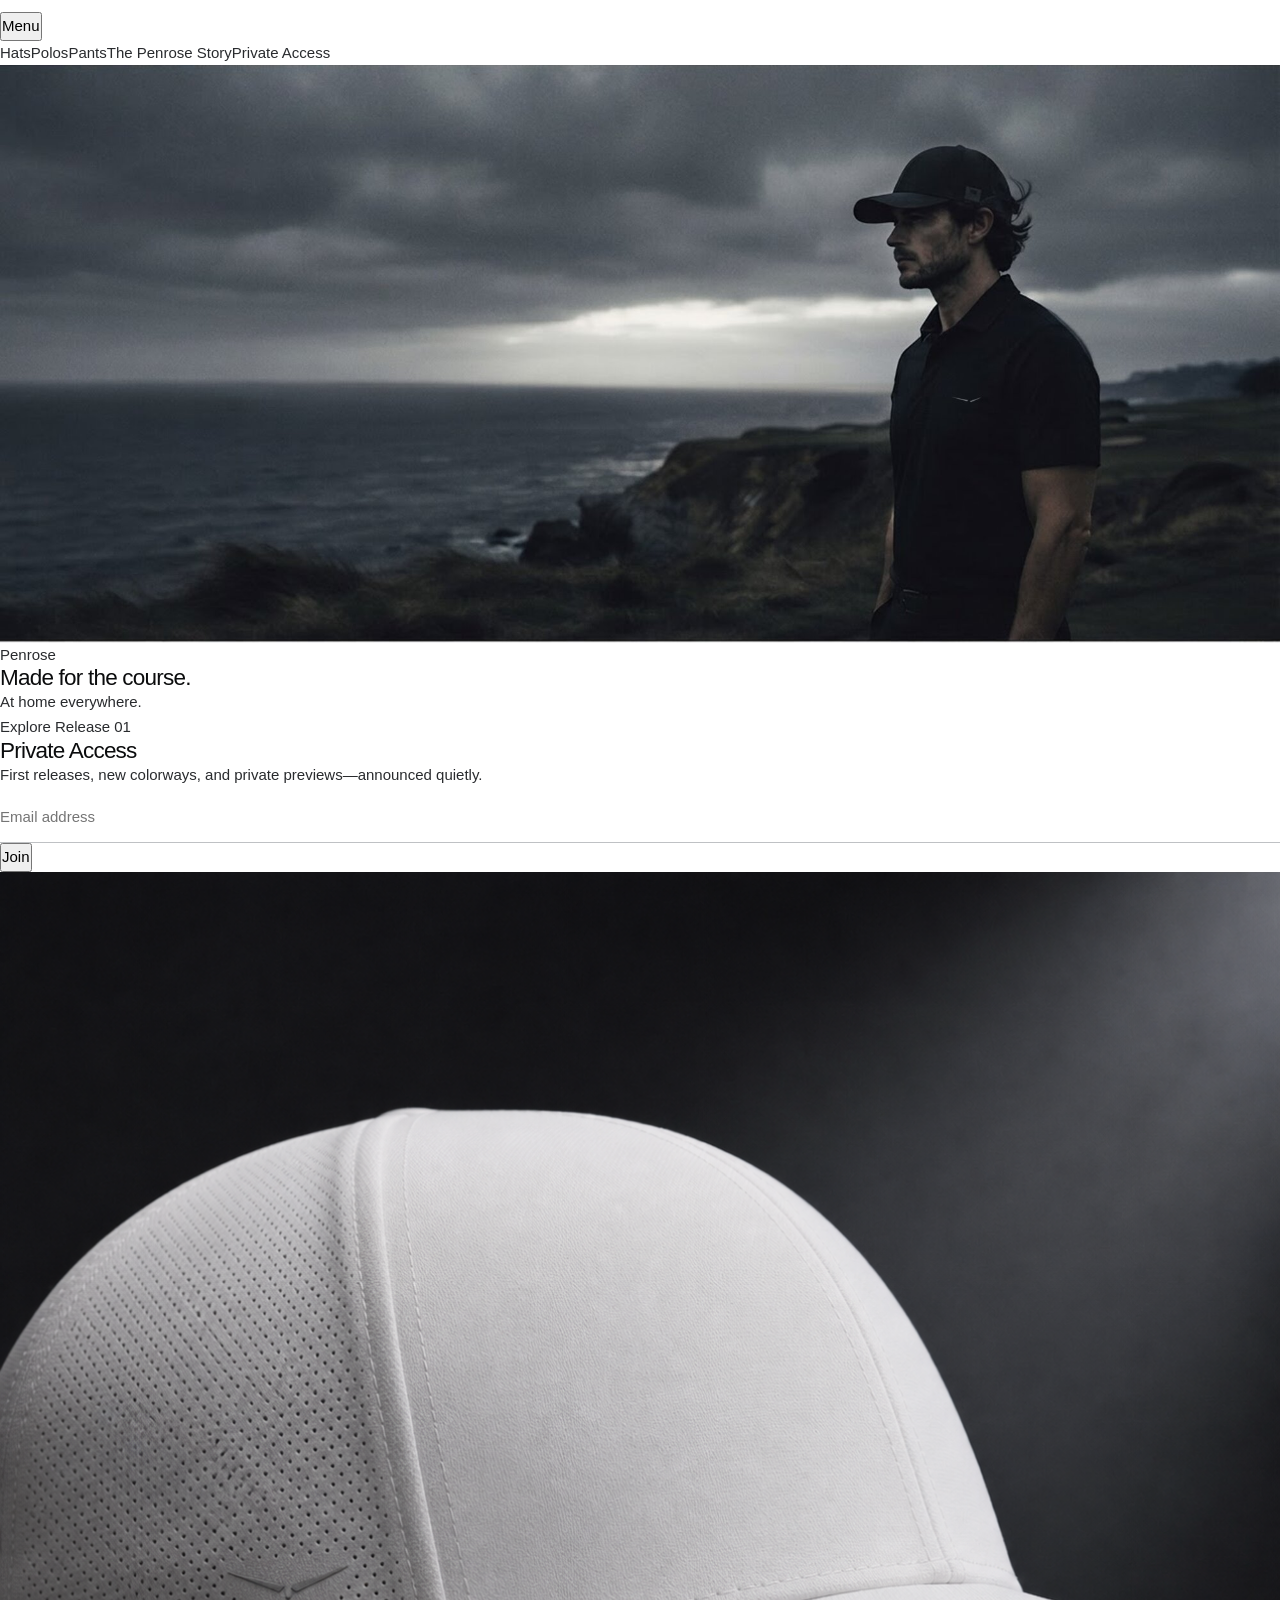
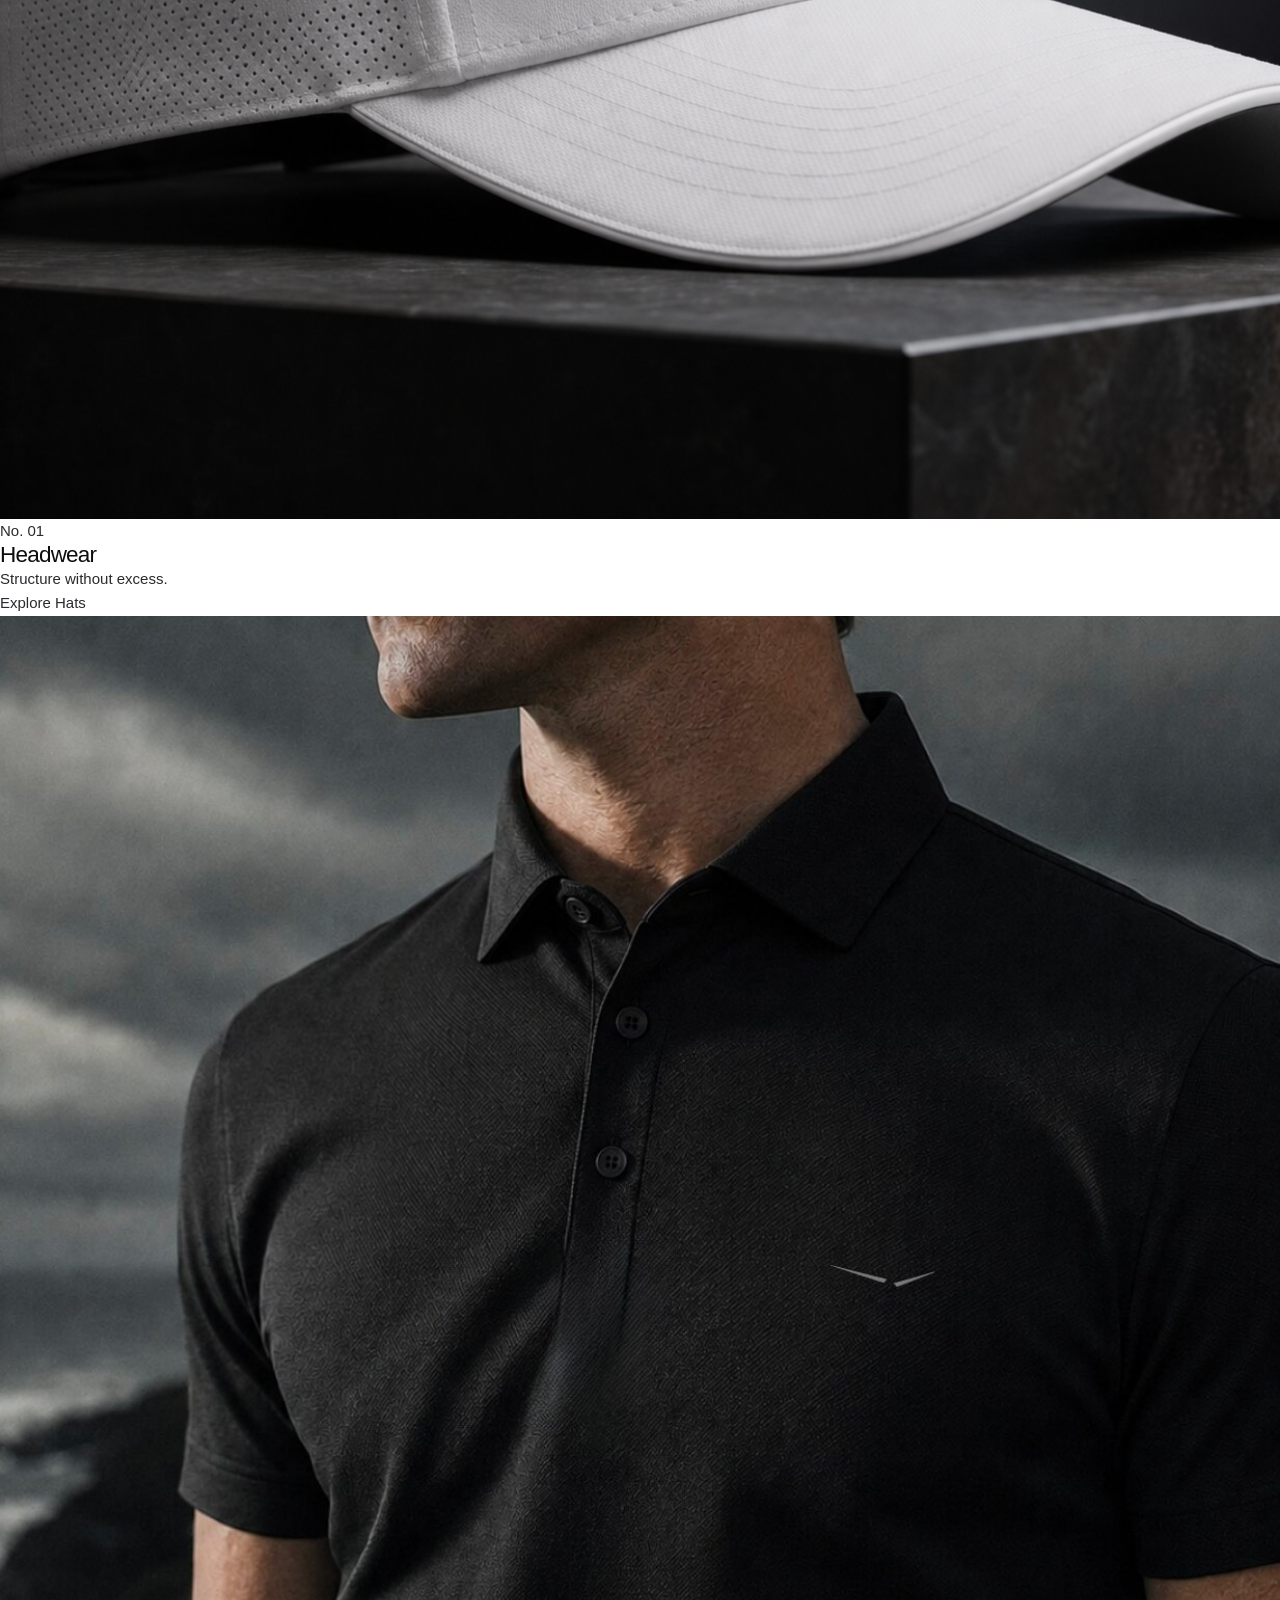
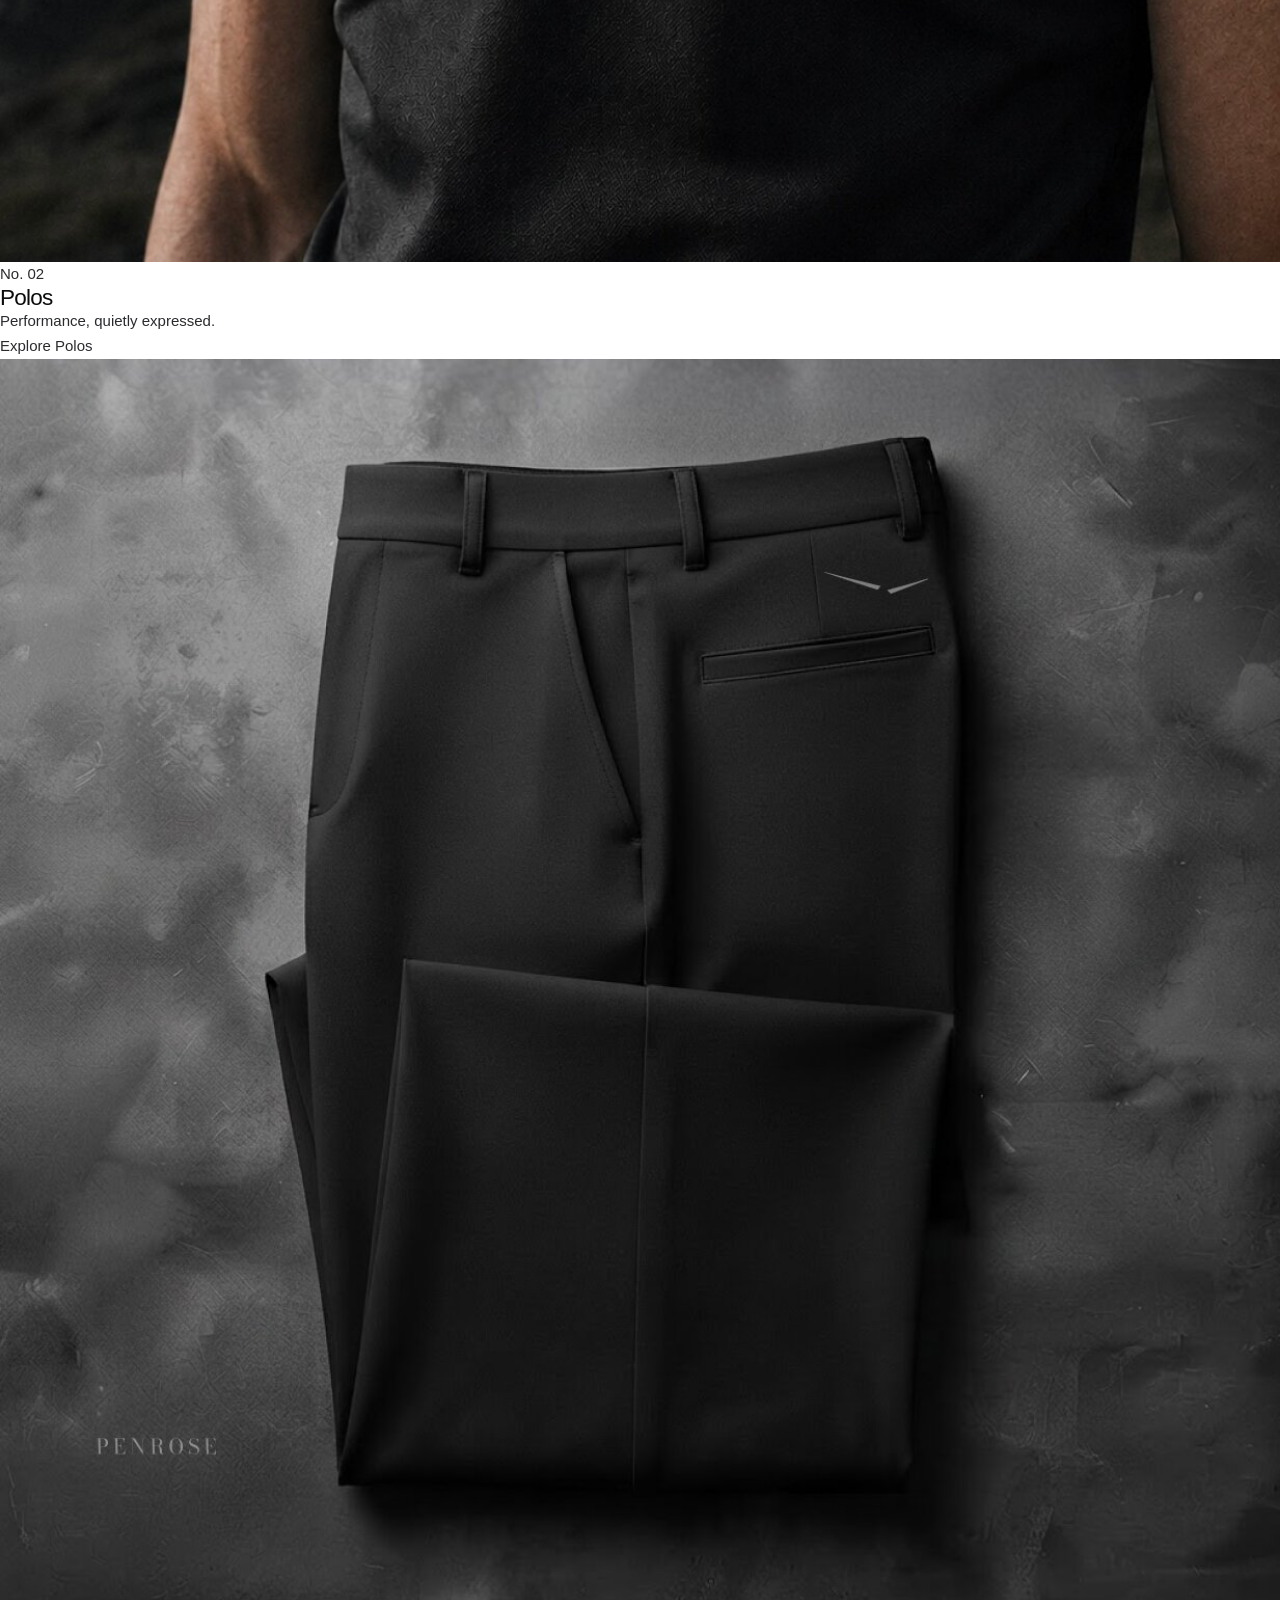
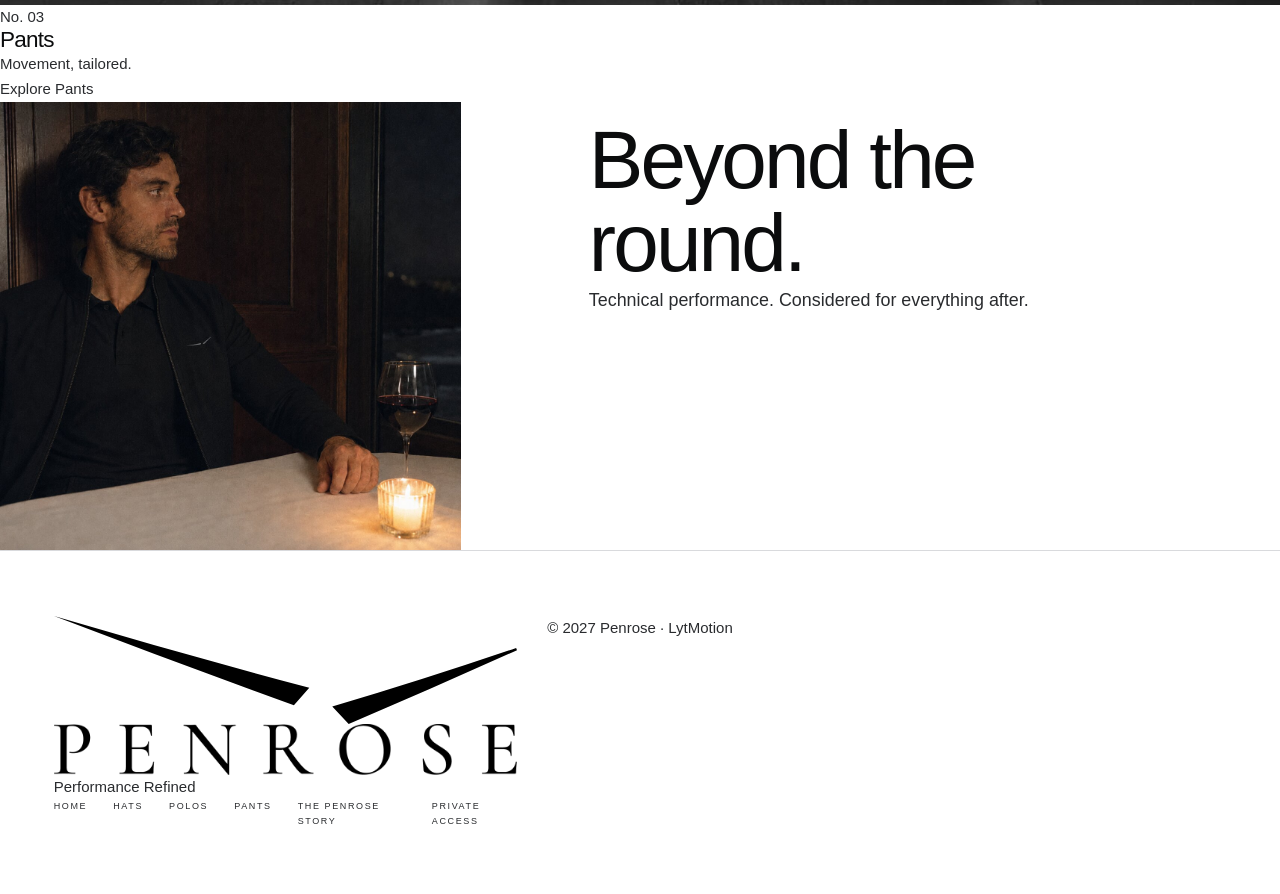
==== commit 5e8fc013: "concept: coastal editorial pages" ====
--- a/penrose-atelier-final/index.html
+++ b/penrose-atelier-final/index.html
@@ -1,11 +1,16 @@
-<!doctype html><html lang="en"><head><script>document.documentElement.classList.add("js")</script><meta charset="utf-8"><meta name="viewport" content="width=device-width,initial-scale=1"><title>PENROSE — Performance Refined</title><meta name="description" content="Zero-sheen golf apparel engineered for the course and considered for everything after. Private release March 2027."><link rel="stylesheet" href="assets/css/style.css"></head><body class="home">
-<div class="progress"></div><header class="site-header"><a class="brand" href="index.html"><img class="wing" src="assets/img/penrose-wing-master.svg" alt=""><img class="wordmark" src="assets/img/penrose-wordmark-master.png" alt="PENROSE"></a><button class="menu" aria-expanded="false">Menu</button><nav class="site-nav"><a class="active" href="index.html">House</a><a href="collection.html">Release 01</a><a href="course.html">Field Notes</a><a class="access-link" href="access.html">Private access</a><button class="theme-toggle" type="button" aria-label="Switch to dark mode">Dark</button></nav></header>
-<main>
-<section class="hero"><img src="assets/img/worn-polo.jpg" alt="Penrose player standing above a coastal links"><div class="hero-mark"><img class="wing" src="assets/img/penrose-wing-master.svg" alt=""><img class="wordmark" src="assets/img/penrose-wordmark-master.png" alt="PENROSE"><p>Performance refined</p></div><p class="hero-note">Private release · March 2027</p></section>
-<section class="chapter"><div class="chapter-inner statement reveal"><div><p class="label">The House / 001</p></div><div><h2>Designed to disappear.</h2><div class="rule"></div><div class="statement-copy"><p>Penrose makes technical golf apparel that refuses to look technical. No gloss. No noise. One wing, placed with restraint. Performance is discovered in motion and recognized only at close range.</p><p class="microcopy">Course to dinner · Zero distraction</p></div></div></div></section>
-<section class="black-panel product-story"><div class="product-visual"><img src="assets/img/hero.jpg" alt="Penrose golfer walking the links"></div><div class="product-content reveal"><p class="label">Release 01 / Core Performance Polo</p><h2>Optically dead.<br>Technically alive.</h2><p class="lead">A double-piqué performance knit with a matte face, a silky interior, and a collar engineered not to surrender its line.</p><div class="metric-list"><div class="metric"><span>Surface</span><span>≤ 5 gloss units</span></div><div class="metric"><span>Acoustic</span><span>&lt; 30 dBA at 3 ft</span></div><div class="metric"><span>Transport</span><span>OMMC ≥ 0.40</span></div><div class="metric"><span>Weight</span><span>Target 200 GSM</span></div></div><a class="cta" href="collection.html">Study Release 01</a></div></section>
-<section class="chapter"><div class="chapter-inner"><div class="statement reveal"><div><p class="label">Four anchors / Pass or fail</p></div><div><h2>Nothing ornamental.</h2><p class="statement-copy">Every claim is governed by a measurable standard. The product either passes or it does not.</p></div></div><div class="anchors reveal"><article class="anchor"><span class="num">01 / Visual</span><h3>Zero sheen</h3><p>No sparkle or specular hotspot under a phone-flash sweep.</p></article><article class="anchor"><span class="num">02 / Acoustic</span><h3>Silent shell</h3><p>No sharp swish, squeak, or crinkle during movement.</p></article><article class="anchor"><span class="num">03 / Tactile</span><h3>Phantom feel</h3><p>Dry, soft, cool, with mechanical moisture transport.</p></article><article class="anchor"><span class="num">04 / Structural</span><h3>Integrity</h3><p>Anti-torque construction and a collar that remains perfectly flat.</p></article></div></div></section>
-<section class="field-image"><img src="assets/img/wind.jpg" alt="Coastal grass bent by wind"><div class="field-quote reveal"><p class="label">Quiet obsession</p><h2>The conditions are not an interruption.</h2><a class="cta" href="course.html" style="color:#fff">Enter Field Notes</a></div></section>
-<section class="chapter access-section"><div class="chapter-inner access-grid reveal"><div><p class="label">Private allocation</p><h2>Before it opens.</h2></div><div><p>Release 01 will be deliberately short. The private list receives first allocation, fit guidance, and the first view of every piece.</p><a class="cta" href="access.html">Request access</a></div></div></section>
-</main>
-<footer><a class="footer-brand" href="index.html"><img class="wing" src="assets/img/penrose-wing-master.svg" alt=""><img class="wordmark" src="assets/img/penrose-wordmark-master.png" alt="PENROSE"></a><nav><a href="collection.html">Release 01</a><a href="course.html">Field Notes</a><a href="access.html">Access</a></nav><div class="footer-meta"><a href="mailto:inquire@penroseatelier.com">inquire@penroseatelier.com</a><p>Opening March 2027 · PENROSE™</p></div></footer><script src="assets/js/site.js"></script></body></html>
+<!doctype html><html lang="en"><head><script>document.documentElement.classList.add("js")</script><meta charset="utf-8"><meta name="viewport" content="width=device-width,initial-scale=1"><title>PENROSE — Made for the course. At home everywhere.</title><meta name="description" content="Luxury golf-performance apparel. Coastal European elegance, private-club restraint."><link rel="stylesheet" href="assets/css/style.css"></head><body><header class="nav"><div class="nav-inner"><a class="brand" href="index.html"><img class="wing" src="assets/img/penrose-wing-master.svg" alt=""><img class="wordmark" src="assets/img/penrose-wordmark-master.png" alt="PENROSE"></a><button class="menu-btn" aria-expanded="false">Menu</button><nav class="nav-links"><a href="hats.html">Hats</a><a href="polos.html">Polos</a><a href="pants.html">Pants</a><a href="story.html">The Penrose Story</a><a class="nav-access" href="access.html">Private Access</a></nav></div></header><main>
+<section class="banner"><img src="assets/img/editorial-model.jpg" alt="A Penrose golfer above a coastal links, standing to the right of frame">
+<div class="banner-copy"><p class="eyebrow">Penrose</p><h1>Made for the course.</h1><p>At home everywhere.</p>
+<a class="tlink" href="polos.html">Explore Release 01</a></div></section>
+<section class="access-strip"><div class="access-inner"><div><h2>Private Access</h2><p class="note">First releases, new colorways, and private previews—announced quietly.</p></div><form class="access-form" action="/api/access" method="post"><input type="email" name="email" placeholder="Email address" autocomplete="email" required aria-label="Email address"><button type="submit">Join</button></form></div></section>
+<section class="cats reveal">
+<a class="cat" href="hats.html"><figure><img src="assets/img/cap-white.png" alt="Penrose cap in white, studio still life"></figure>
+<div class="cat-body"><p class="eyebrow">No. 01</p><h2>Headwear</h2><p>Structure without excess.</p><span class="tlink">Explore Hats</span></div></a>
+<a class="cat" href="polos.html"><figure><img src="assets/img/detail-collar.jpg" alt="Penrose polo worn, collar detail" style="object-position:center 20%"></figure>
+<div class="cat-body"><p class="eyebrow">No. 02</p><h2>Polos</h2><p>Performance, quietly expressed.</p><span class="tlink">Explore Polos</span></div></a>
+<a class="cat" href="pants.html"><figure><img src="assets/img/trouser.jpg" alt="Penrose performance pant, folded still life"></figure>
+<div class="cat-body"><p class="eyebrow">No. 03</p><h2>Pants</h2><p>Movement, tailored.</p><span class="tlink">Explore Pants</span></div></a>
+</section>
+<section class="statement reveal"><img src="assets/img/dinner.jpg" alt="After the round — dinner at a coastal club" style="object-position:center 30%">
+<div class="statement-copy"><h2>Beyond the round.</h2><p>Technical performance. Considered for everything after.</p></div></section>
+</main><footer><div class="foot-inner"><div class="foot-brand"><img class="wing" src="assets/img/penrose-wing-master.svg" alt=""><img class="wordmark" src="assets/img/penrose-wordmark-master.png" alt="PENROSE"><p>Performance Refined</p></div><nav class="foot-nav"><a href="index.html">Home</a><a href="hats.html">Hats</a><a href="polos.html">Polos</a><a href="pants.html">Pants</a><a href="story.html">The Penrose Story</a><a href="access.html">Private Access</a></nav></div><p class="foot-legal">© 2027 Penrose · LytMotion</p></footer><script src="assets/js/site.js"></script></body></html>
--- a/penrose-atelier-final/assets/css/style.css
+++ b/penrose-atelier-final/assets/css/style.css
@@ -9,7 +9,7 @@
 .menu{display:none;color:inherit;background:none;border:0;font-size:9px;font-weight:500;letter-spacing:.2em;text-transform:uppercase;position:relative;z-index:52}
 
 .hero{position:relative;height:100svh;min-height:680px;background:#08090a;overflow:hidden}.hero>img{height:100%;object-fit:cover;object-position:center;filter:saturate(.58) brightness(.82);animation:hero 1.5s var(--ease) both}.hero:after{content:"";position:absolute;inset:0;background:linear-gradient(90deg,rgba(6,7,8,.45),transparent 56%),linear-gradient(0deg,rgba(6,7,8,.56),transparent 58%)}
-.hero-mark{position:absolute;z-index:2;top:23%;left:var(--pad);width:min(440px,36vw);text-align:center}.hero-mark .wing{width:150px;margin:0 auto 16px;filter:invert(1)}.hero-mark .wordmark{width:100%;filter:invert(1)}.hero-mark p{color:#fff;margin-top:17px;font-size:8px;font-weight:500;letter-spacing:.4em;text-transform:uppercase}
+.hero-mark{position:absolute;z-index:2;top:auto;bottom:9%;left:var(--pad);width:185px;text-align:left}.hero-mark .wing{width:58px;margin:0 0 11px;filter:invert(1)}.hero-mark .wordmark{width:100%;filter:invert(1)}.hero-mark p{color:#fff;margin-top:13px;font-size:6.5px;font-weight:500;letter-spacing:.3em;text-transform:uppercase;white-space:nowrap}
 .hero-note{position:absolute;z-index:2;right:var(--pad);bottom:48px;color:rgba(255,255,255,.6);writing-mode:vertical-rl;font-size:8px;letter-spacing:.24em;text-transform:uppercase}
 .page-hero{height:78svh;min-height:580px}.page-hero .hero-copy{position:absolute;z-index:2;left:var(--pad);bottom:70px;width:min(720px,80vw)}.page-hero h1{color:#fff;font-size:clamp(50px,7.5vw,110px)}.page-hero p:last-child{color:rgba(255,255,255,.75);margin-top:22px;max-width:520px}
 
@@ -19,7 +19,7 @@
 
 .anchors{display:grid;grid-template-columns:repeat(4,1fr);border-top:1px solid var(--line);border-left:1px solid var(--line);margin-top:80px}.anchor{padding:42px 30px 48px;border-right:1px solid var(--line);border-bottom:1px solid var(--line)}.anchor .num{color:var(--gold);font-size:10px;letter-spacing:.18em}.anchor h3{font-size:24px;margin:35px 0 16px}.anchor p{font-size:13px;color:var(--grey)}
 
-.collection-list{border-top:1px solid var(--line)}.collection-item{display:grid;grid-template-columns:90px 1fr 1fr auto;gap:36px;align-items:center;padding:28px 0;border-bottom:1px solid var(--line);transition:padding .35s,background .35s}.collection-item:hover{padding-left:18px;background:var(--chalk)}.collection-item .thumb{width:90px;height:112px;object-fit:cover;filter:saturate(.5)}.collection-item h3{font-size:clamp(27px,3vw,45px)}.collection-item p{max-width:450px;color:var(--grey);font-size:13px}.collection-item .arrow{font-size:24px;color:var(--gold)}
+.collection-list{border-top:1px solid var(--line)}.collection-item{display:grid;grid-template-columns:90px 1fr 1fr auto;gap:36px;align-items:center;padding:28px 0;border-bottom:1px solid var(--line);transition:padding .35s,background .35s}.collection-item:hover{padding-left:18px;background:var(--chalk)}.collection-item .thumb{width:90px;height:112px;object-fit:cover;filter:saturate(.5)}.collection-item h3{font-size:clamp(27px,3vw,45px)}.collection-item p{max-width:450px;color:var(--grey);font-size:13px}.collection-item .arrow{color:var(--gold);display:inline-flex}.arrow svg{width:17px;height:17px;display:block}
 
 .field-image{position:relative;height:88svh;min-height:620px;overflow:hidden}.field-image img{height:100%;object-fit:cover;filter:saturate(.55) brightness(.68)}.field-image:after{content:"";position:absolute;inset:0;background:linear-gradient(90deg,rgba(5,6,7,.7),transparent 65%)}.field-quote{position:absolute;z-index:2;left:var(--pad);top:50%;transform:translateY(-50%);max-width:820px}.field-quote h2{color:#fff;font-size:clamp(48px,7vw,100px)}
 
@@ -33,7 +33,21 @@
 html.js .reveal{opacity:0;transform:translateY(28px);transition:opacity .85s var(--ease),transform .85s var(--ease)}html.js .reveal.in{opacity:1;transform:none}.progress{position:fixed;z-index:80;top:0;left:0;width:0;height:2px;background:var(--gold)}@keyframes hero{from{opacity:.4;transform:scale(1.035)}to{opacity:1;transform:none}}
 @media(prefers-reduced-motion:reduce){*{scroll-behavior:auto!important;animation:none!important;transition:none!important}.reveal{opacity:1;transform:none}}
 @media(max-width:800px){
- .site-header{height:70px}.brand .wing{width:34px}.brand .wordmark{width:92px}html.js .menu{display:block}html.js .site-nav{position:fixed;inset:0;background:#fff;color:var(--ink);flex-direction:column;justify-content:center;gap:30px;opacity:0;visibility:hidden;transform:translateY(-10px);transition:.4s var(--ease)}html:not(.js) .site-nav{display:flex;gap:16px;flex-wrap:wrap;justify-content:flex-end}html.js body.locked .site-nav{opacity:1;visibility:visible;transform:none}.site-nav a{font-size:19px;font-family:Georgia,serif}.access-link{border:0}.site-header:not(.scrolled) body.locked .brand img{filter:none}
- .hero{min-height:700px}.hero>img{object-position:62% center}.hero-mark{top:25%;width:62%;left:20px}.hero-mark .wing{width:100px;margin-bottom:11px}.hero-note{display:none}.page-hero{height:76svh;min-height:600px}.page-hero .hero-copy{left:20px;bottom:48px;width:calc(100% - 40px)}.page-hero h1{font-size:50px}
+ .site-header{height:64px}.brand{gap:10px}.brand .wing{width:24px}.brand .wordmark{width:64px}html.js .menu{display:block;z-index:60}html.js .site-nav{position:fixed;inset:0;height:100vh;height:100dvh;align-self:auto;z-index:55;background:#fff;color:var(--ink);display:flex;flex-direction:column;align-items:center;justify-content:center;gap:30px;opacity:0;visibility:hidden;transform:translateY(-10px);transition:.4s var(--ease)}html:not(.js) .site-nav{display:flex;gap:16px;flex-wrap:wrap;justify-content:flex-end}html.js body.locked .site-nav{opacity:1;visibility:visible;transform:none}.site-nav a{font-size:19px;font-family:Georgia,serif}.access-link{border:0}.site-header:not(.scrolled) body.locked .brand img{filter:none}
+ .hero{min-height:700px}.hero>img{object-position:62% center}.hero-mark{top:auto;bottom:11%;width:150px;max-width:150px;left:20px}.hero-mark .wing{width:46px;margin:0 0 8px}.hero-mark p{font-size:6px;letter-spacing:.26em;white-space:nowrap}.hero-note{display:none}.page-hero{height:76svh;min-height:600px}.page-hero .hero-copy{left:20px;bottom:48px;width:calc(100% - 40px)}.page-hero h1{font-size:50px}
  .chapter{padding:88px 20px}.statement{grid-template-columns:1fr;gap:40px}.statement h2{font-size:51px}.product-story{grid-template-columns:1fr}.product-visual{position:relative;height:72svh}.product-content{padding:70px 20px}.anchors{grid-template-columns:1fr 1fr}.anchor{padding:30px 20px}.collection-item{grid-template-columns:68px 1fr auto;gap:18px}.collection-item .thumb{width:68px;height:84px}.collection-item p{display:none}.collection-item h3{font-size:25px}.product-detail{grid-template-columns:1fr;min-height:auto}.product-gallery{padding:35px 20px}.product-gallery img{max-height:68svh}.product-info{padding:68px 20px}.colorways{flex-wrap:wrap}.field-image{height:75svh}.field-quote{left:20px}.field-quote h2{font-size:50px}.split,.access-grid{grid-template-columns:1fr}.split>div{padding:75px 20px}footer{grid-template-columns:1fr}.footer-meta{text-align:left}
 }
+
+.theme-toggle{background:none;border:0;border-left:1px solid currentColor;padding:2px 0 2px 24px;margin-left:-4px;color:inherit;font-size:9px;font-weight:500;letter-spacing:.2em;text-transform:uppercase;cursor:pointer;opacity:.8}
+.theme-toggle:hover{opacity:1}
+html:not(.js) .theme-toggle{display:none}
+html[data-theme="dark"]{--white:#0b0c0e;--chalk:#15171a;--ink:#f2f3f4;--graphite:#a9acb1;--grey:#80838a;--line:#26282c;--gold:#9aa0a6}
+html[data-theme="dark"] .site-header.scrolled{background:rgba(11,12,14,.92);color:#f2f3f4;border-bottom:1px solid #26282c}
+html[data-theme="dark"] .site-header.scrolled .brand img{filter:invert(1)}
+html[data-theme="dark"] .black-panel{background:#101214}
+html[data-theme="dark"] .colorway{background:transparent}
+html[data-theme="dark"] .colorway:before{border-color:#4a4d52}
+html[data-theme="dark"] .submit{color:#0b0c0e}
+html[data-theme="dark"] input,html[data-theme="dark"] select{border-bottom-color:#3a3d42}
+html[data-theme="dark"] .footer-brand img{filter:invert(1)}
+@media(max-width:800px){html[data-theme="dark"] .site-nav{background:#0e0f11}.site-nav .theme-toggle{border-left:0;padding:14px 0 0;margin-left:0;opacity:.7}}
